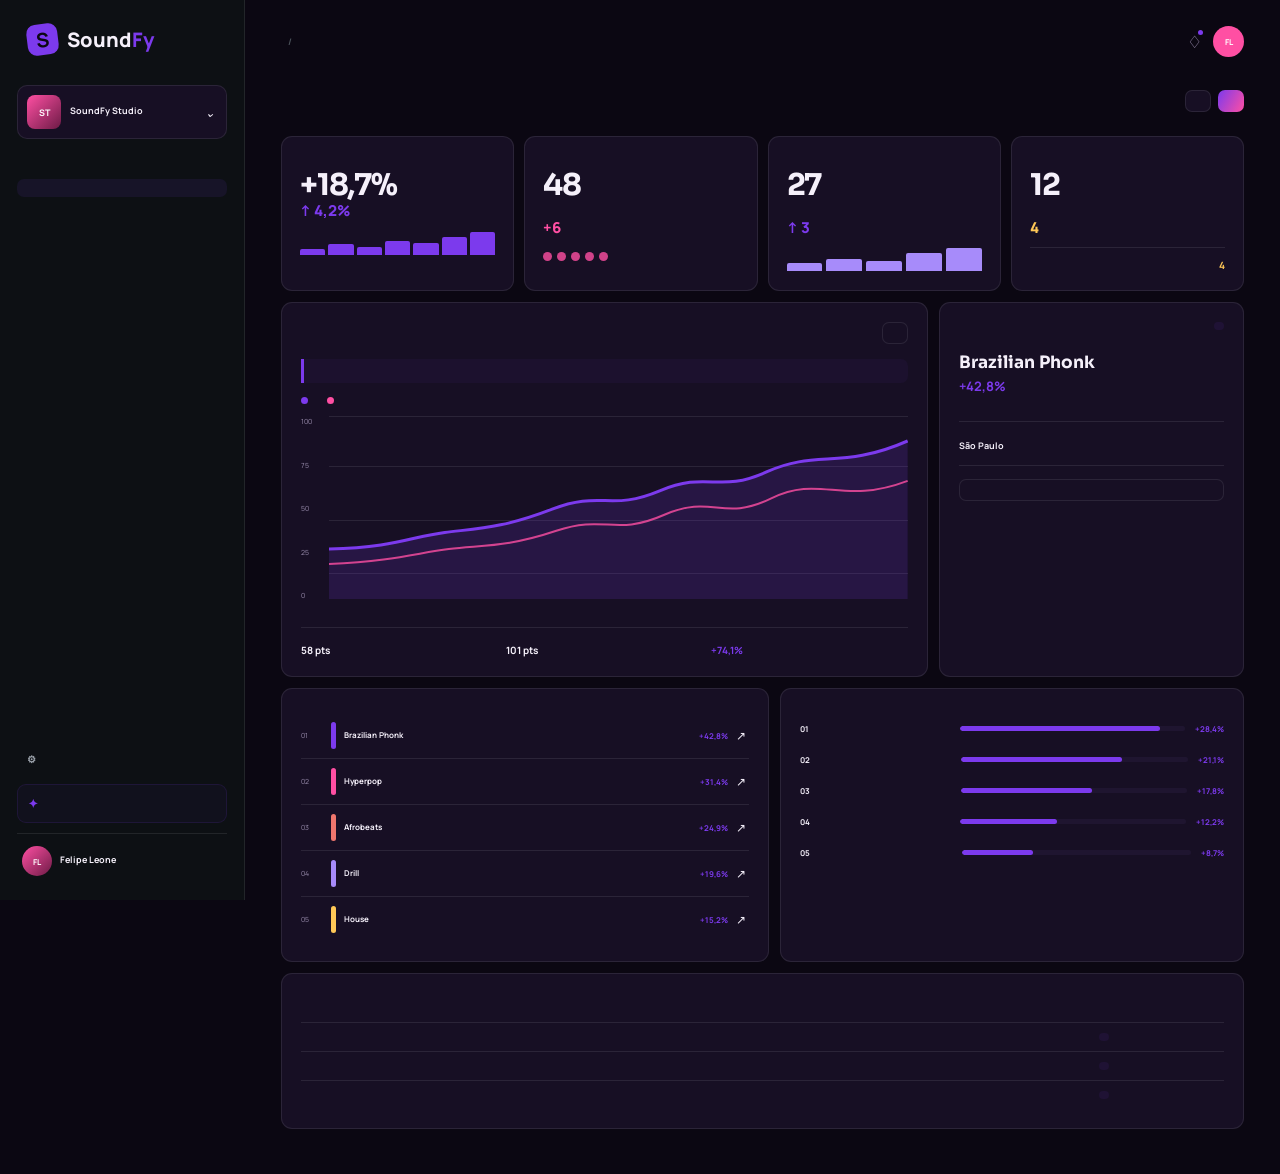
==== public/Pages/index.html @ bdd493a8 "Adicionei o mecanismo de tradução com a biblioteca do Init18next, já está funcionando no front" ====
<!DOCTYPE html>
<html lang="pt-BR">
<head>
    <meta charset="UTF-8">
    <meta name="viewport" content="width=device-width, initial-scale=1.0">
    <title data-i18n="index.title"></title>
    <link rel="stylesheet" href="../Style/style.css">
</head>

<body>
    <aside class="barra-lateral">
        <a class="logo" href="index.html">
            <b>S</b>
            <span>Sound<span>Fy</span></span>
        </a>

        <div class="espaco-trabalho">
            <b>ST</b>
            <div>
                <strong>SoundFy Studio</strong>
                <small data-i18n="workspace.professional"></small>
            </div>
            <i>⌄</i>
        </div>

        <nav>
            <label data-i18n="navigation.overview"></label>
            <a class="ativo" href="index.html">
                <span data-i18n="navigation.dashboard"></span>
            </a>
            <a href="#tendencias">
                <span data-i18n="navigation.trends"></span>
            </a>
            <a href="#generos">
                <span data-i18n="navigation.genres"></span>
            </a>
            <a href="#regioes">
                <span data-i18n="navigation.regions"></span>
            </a>

            <label data-i18n="navigation.producer"></label>
            <a href="agenda.html">
                <span data-i18n="navigation.schedule"></span>
            </a>

            <label data-i18n="navigation.analysis"></label>
            <a href="#relatorios">
                <span data-i18n="navigation.reports"></span>
            </a>
            <a href="#insights">
                <span data-i18n="navigation.insights"></span>
            </a>
        </nav>

        <div class="rodape-lateral">
            <a href="configuracoes.html">
                ⚙ <span data-i18n="navigation.settings"></span>
            </a>

            <div class="plano">
                <b>✦</b>
                <div>
                    <strong data-i18n="plan.pro"></strong>
                    <small data-i18n="plan.updated"></small>
                </div>
            </div>

            <div class="perfil">
                <b>FL</b>
                <div>
                    <strong>Felipe Leone</strong>
                    <small data-i18n="profile.producer"></small>
                </div>
            </div>
        </div>
    </aside>

    <main>
        <header>
            <button id="menu" class="menu-mobile">☰</button>

            <div class="trilha">
                <span data-i18n="workspace.name"></span>
                <b>/</b>
                <strong data-i18n="navigation.dashboard"></strong>
            </div>

            <div class="logo-mobile">
                Sound<span>Fy</span>
            </div>

            <div class="acoes">
                <button class="sino">♢<i></i></button>
                <b class="avatar-topo">FL</b>
            </div>
        </header>

        <section class="introducao">
            <div>
                <p data-i18n="index.date"></p>
                <h1 data-i18n="index.greeting"></h1>
                <span data-i18n="index.description"></span>
            </div>

            <div class="botoes-cabecalho">
                <button class="filtro" data-i18n="index.last30Days"></button>
                <a class="primario" href="agenda.html">
                    <span data-i18n="agenda.newAppointment"></span>
                </a>
            </div>
        </section>

        <section class="indicadores">
            <article>
                <div>
                    <b>
                        <span style="font-size: 20px;" data-i18n="index.growthIndex"></span>
                    </b>
                </div>
                <strong>+18,7%</strong>
                <small style="font-size: 15px;">
                    <em>↑ 4,2%</em>
                    <span data-i18n="index.vsPreviousPeriod"></span>
                </small>
                <div class="mini-grafico">
                    <i></i><i></i><i></i><i></i><i></i><i></i><i></i>
                </div>
            </article>

            <article>
                <div>
                    <b>
                        <span style="font-size: 20px;" data-i18n="index.monitoredGenres"></span>
                    </b>
                </div>
                <strong>48</strong>
                <br>
                <small style="font-size: 15px;">
                    <em class="texto-secundario">+6</em>
                    <span data-i18n="index.newThisMonth"></span>
                </small>
                <div class="pontos">
                    <i></i><i></i><i></i><i></i><i></i>
                </div>
            </article>

            <article>
                <div>
                    <b>
                        <span style="font-size: 20px;" data-i18n="index.analyzedRegions"></span>
                    </b>
                </div>
                <strong>27</strong>
                <br>
                <small style="font-size: 15px;">
                    <em>↑ 3</em>
                    <span data-i18n="index.newRegions"></span>
                </small>
                <div class="barras">
                    <i></i><i></i><i></i><i></i><i></i>
                </div>
            </article>

            <article>
                <div>
                    <b>
                        <span style="font-size: 20px;" data-i18n="index.detectedOpportunities"></span>
                    </b>
                </div>
                <strong>12</strong>
                <br>
                <small style="font-size: 15px;">
                    <em class="texto-alerta">4</em>
                    <span data-i18n="index.newLast48Hours"></span>
                </small>
                <div class="prioridade">
                    <span data-i18n="index.highPriority"></span>
                    <b>4</b>
                </div>
            </article>
        </section>

        <section class="grade" id="tendencias">
            <article class="painel painel-grafico">
                <div class="painel-cabecalho">
                    <div>
                        <p data-i18n="index.marketView"></p>
                        <h2 data-i18n="index.musicInterestTrend"></h2>
                    </div>
                    <button class="filtro" data-i18n="index.last5Weeks"></button>
                </div>

                <div class="explicacao-grafico">
                    <strong data-i18n="index.marketAccelerating"></strong>
                    <span data-i18n="index.marketExplanation"></span>
                </div>

                <div class="legenda">
                    <span>
                        <i class="ponto-primario"></i>
                        <span data-i18n="index.publicInterest"></span>
                    </span>
                    <span>
                        <i class="ponto-secundario"></i>
                        <span data-i18n="index.searches"></span>
                    </span>
                </div>

                <div class="grafico">
                    <div class="eixo">
                        <span>100</span>
                        <span>75</span>
                        <span>50</span>
                        <span>25</span>
                        <span>0</span>
                    </div>

                    <div class="grafico-area">
                        <div class="line l1"></div>
                        <div class="line l2"></div>
                        <div class="line l3"></div>
                        <div class="line l4"></div>

                        <svg viewBox="0 0 700 220" preserveAspectRatio="none" aria-label="Gráfico de tendência de interesse">
                            <path class="area" d="M0 160 C80 158 100 145 140 140 S210 135 270 112 S340 115 400 90 S470 94 530 67 S620 65 700 30 L700 220 L0 220Z"></path>
                            <path class="tendencia" d="M0 160 C80 158 100 145 140 140 S210 135 270 112 S340 115 400 90 S470 94 530 67 S620 65 700 30"></path>
                            <path class="tendencia linha-secundaria" d="M0 178 C80 174 105 165 145 160 S215 158 275 138 S345 145 405 119 S475 128 535 99 S620 108 700 78"></path>
                        </svg>

                        <div class="datas">
                            <span data-i18n="index.date30Jul"></span>
                            <span data-i18n="index.date06Aug"></span>
                            <span data-i18n="index.date13Aug"></span>
                            <span data-i18n="index.date20Aug"></span>
                            <span data-i18n="index.date27Aug"></span>
                        </div>
                    </div>
                </div>

                <div class="resumo-tendencia">
                    <div>
                        <span data-i18n="index.start"></span>
                        <strong>58 pts</strong>
                    </div>
                    <div>
                        <span data-i18n="index.now"></span>
                        <strong>101 pts</strong>
                    </div>
                    <div>
                        <span data-i18n="index.change"></span>
                        <strong class="texto-positivo">+74,1%</strong>
                    </div>
                </div>
            </article>

            <article class="painel insight" id="insights">
                <div class="painel-cabecalho">
                    <div>
                        <p style="font-size: 15px;" data-i18n="index.weeklyInsight"></p>
                        <h2>
                            <b data-i18n="index.newOpportunity"></b>
                        </h2>
                    </div>
                    <mark data-i18n="index.new"></mark>
                </div>

                <div class="corpo-insight">
                    <h3>Brazilian Phonk</h3>
                    <strong>
                        +42,8%
                        <small data-i18n="index.growth"></small>
                    </strong>
                    <p data-i18n="index.phonkDescription"></p>
                </div>

                <div class="meta">
                    <span>
                        <span data-i18n="index.highlightRegion"></span>
                        <strong>São Paulo</strong>
                    </span>
                    <span>
                        <span data-i18n="index.potential"></span>
                        <strong class="texto-positivo" data-i18n="index.high"></strong>
                    </span>
                </div>

                <button class="contorno" data-i18n="index.viewFullAnalysis"></button>
            </article>
        </section>

        <section class="grade inferior">
            <article class="painel" id="generos">
                <div class="painel-cabecalho">
                    <div>
                        <p data-i18n="index.ranking"></p>
                        <h2 data-i18n="index.trendingGenres"></h2>
                    </div>
                    <a href="#generos" data-i18n="index.viewAll"></a>
                </div>

                <div class="genero">
                    <span>01</span>
                    <i></i>
                    <div>
                        <strong>Brazilian Phonk</strong>
                        <small data-i18n="index.electronicSubgenre"></small>
                    </div>
                    <b>+42,8%</b>↗
                </div>

                <div class="genero">
                    <span>02</span>
                    <i></i>
                    <div>
                        <strong>Hyperpop</strong>
                        <small data-i18n="index.popSubgenre"></small>
                    </div>
                    <b>+31,4%</b>↗
                </div>

                <div class="genero">
                    <span>03</span>
                    <i></i>
                    <div>
                        <strong>Afrobeats</strong>
                        <small data-i18n="index.rnbGlobal"></small>
                    </div>
                    <b>+24,9%</b>↗
                </div>

                <div class="genero">
                    <span>04</span>
                    <i></i>
                    <div>
                        <strong>Drill</strong>
                        <small data-i18n="index.hipHopSubgenre"></small>
                    </div>
                    <b>+19,6%</b>↗
                </div>

                <div class="genero">
                    <span>05</span>
                    <i></i>
                    <div>
                        <strong>House</strong>
                        <small data-i18n="index.electronicDance"></small>
                    </div>
                    <b>+15,2%</b>↗
                </div>
            </article>

            <article class="painel" id="regioes">
                <div class="painel-cabecalho">
                    <div>
                        <p data-i18n="index.geography"></p>
                        <h2 data-i18n="index.regionsGrowth"></h2>
                    </div>
                </div>

                <div class="regiao">
                    <strong>01&nbsp; <span data-i18n="index.southeast"></span></strong>
                    <span><i style="width:89%"></i></span>
                    <b>+28,4%</b>
                </div>

                <div class="regiao">
                    <strong>02&nbsp; <span data-i18n="index.south"></span></strong>
                    <span><i style="width:71%"></i></span>
                    <b>+21,1%</b>
                </div>

                <div class="regiao">
                    <strong>03&nbsp; <span data-i18n="index.northeast"></span></strong>
                    <span><i style="width:58%"></i></span>
                    <b>+17,8%</b>
                </div>

                <div class="regiao">
                    <strong>04&nbsp; <span data-i18n="index.centralWest"></span></strong>
                    <span><i style="width:43%"></i></span>
                    <b>+12,2%</b>
                </div>

                <div class="regiao">
                    <strong>05&nbsp; <span data-i18n="index.north"></span></strong>
                    <span><i style="width:31%"></i></span>
                    <b>+8,7%</b>
                </div>
            </article>
        </section>

        <section class="painel relatorios" id="relatorios">
            <div class="painel-cabecalho">
                <div>
                    <p data-i18n="index.recentReports"></p>
                    <h2 data-i18n="index.workspaceQueries"></h2>
                </div>
                <a href="#relatorios" data-i18n="index.viewHistory"></a>
            </div>

            <div class="relatorio-cabecalho">
                <span data-i18n="index.report"></span>
                <span data-i18n="index.filter"></span>
                <span data-i18n="index.generatedAt"></span>
                <span data-i18n="index.status"></span>
            </div>

            <div class="relatorio">
                <strong data-i18n="index.electronicTrends"></strong>
                <span data-i18n="index.electronicBrazil"></span>
                <span data-i18n="index.today1432"></span>
                <em data-i18n="index.completed"></em>
            </div>

            <div class="relatorio">
                <strong data-i18n="index.festivalOpportunities"></strong>
                <span data-i18n="index.sp30Days"></span>
                <span data-i18n="index.yesterday1708"></span>
                <em data-i18n="index.completed"></em>
            </div>

            <div class="relatorio">
                <strong data-i18n="index.subgenreRadar"></strong>
                <span data-i18n="index.global90Days"></span>
                <span data-i18n="index.aug26"></span>
                <em data-i18n="index.completed"></em>
            </div>
        </section>
    </main>

   <script src="../JS/i18n.js"></script>
<script src="../JS/translate.js"></script>
<script src="../JS/script.js"></script>
</body>
</html>
---- public/Style/style.css ----
@import url('https://fonts.googleapis.com/css2?family=Manrope:wght@400;500;600;700;800&family=Sora:wght@500;600;700;800&display=swap');

:root {
    --fundo: #0b0712;
    --superficie: #170f24;
    --superficie-2: #1f1530;
    --texto: #f5f0fa;
    --cinza: #9c8fb0;
    --roxo: #7c3aed;
    --rosa: #ff4fa3;
    --roxo-claro: #a78bfa;
    --dourado: #ffc857;
    --borda: rgba(245,240,250,.09);
}

:root[data-theme="light"] {
    --fundo: #f5f2fa;
    --superficie: #ffffff;
    --superficie-2: #f1ecf9;
    --texto: #1f1530;
    --cinza: #6b6178;
    --roxo: #6d28d9;
    --rosa: #d6247e;
    --roxo-claro: #7c3aed;
    --dourado: #a8710a;
    --borda: rgba(31,21,48,.09);
}

* {
    box-sizing: border-box;
    margin: 0;
    padding: 0;
}

html {
    scroll-behavior: smooth;
}

body {
    background: var(--fundo);
    color: var(--texto);
    font: 12px Manrope, Arial, sans-serif;
    min-height: 100vh;
}

button,
input,
textarea,
select {
    font: inherit;
}

button,
.primario {
    border: 0;
    cursor: pointer;
}

a {
    text-decoration: none;
    color: inherit;
}

.barra-lateral {
    position: fixed;
    inset: 0 auto 0 0;
    width: 245px;
    padding: 24px 17px;
    background: #0d1014;
    border-right: 1px solid var(--borda);
    display: flex;
    flex-direction: column;
    z-index: 10;
}

.logo {
    display: flex;
    gap: 9px;
    align-items: center;
    margin: 0 10px 30px;
    font-size: 20px;
    font-weight: 800;
}

.logo > b {
    width: 31px;
    height: 31px;
    display: grid;
    place-items: center;
    background: var(--roxo);
    color: #0b0712;
    border-radius: 9px;
    transform: rotate(-7deg);
}

.logo > span > span,
.logo-mobile span {
    color: var(--roxo);
}

.logo small {
    display: block;
    color: var(--cinza);
    font-size: 6px;
    letter-spacing: .16em;
}

.espaco-trabalho {
    display: grid;
    grid-template-columns: 34px 1fr 12px;
    gap: 9px;
    align-items: center;
    padding: 9px;
    margin-bottom: 18px;
    border: 1px solid var(--borda);
    border-radius: 10px;
    background: var(--superficie);
}

.espaco-trabalho > b,
.perfil > b {
    display: grid;
    place-items: center;
    background: linear-gradient(135deg, var(--rosa), #6d1b46);
    color: white;
    border-radius: 8px;
}

.espaco-trabalho > b {
    width: 34px;
    height: 34px;
    font-size: 9px;
}

.espaco-trabalho strong,
.espaco-trabalho small,
.perfil strong,
.perfil small {
    display: block;
}

.espaco-trabalho strong,
.perfil strong {
    font-size: 9px;
}

.espaco-trabalho small,
.perfil small {
    margin-top: 3px;
    color: var(--cinza);
    font-size: 7px;
}

nav {
    display: grid;
    gap: 3px;
}

nav label {
    margin: 14px 10px 5px;
    color: #646b74;
    font-size: 7px;
    font-weight: 800;
    letter-spacing: .15em;
}

nav a {
    display: flex;
    align-items: center;
    gap: 11px;
    padding: 9px 10px;
    border-radius: 7px;
    color: #9aa1aa;
    font-weight: 600;
    font-size: 10px;
}

nav a:hover {
    background: var(--superficie-2);
    color: var(--texto);
}

nav a.ativo {
    background: rgba(124,58,237,.09);
    color: var(--roxo);
}

nav a:first-letter {
    font-size: 14px;
}

.rodape-lateral {
    margin-top: auto;
}

.rodape-lateral > a {
    display: flex;
    gap: 11px;
    padding: 9px 10px;
    margin-bottom: 9px;
    color: #9aa1aa;
    border-radius: 7px;
    font-size: 10px;
    font-weight: 600;
}

.rodape-lateral > a:hover,
.rodape-lateral > a.ativo {
    background: rgba(124,58,237,.09);
    color: var(--roxo);
}

.plano {
    display: flex;
    gap: 9px;
    align-items: center;
    padding: 10px;
    margin-bottom: 10px;
    background: rgba(124,58,237,.04);
    border: 1px solid rgba(124,58,237,.13);
    border-radius: 9px;
}

.plano > b {
    color: var(--roxo);
}

.plano strong,
.plano small {
    display: block;
}

.plano strong {
    font-size: 9px;
}

.plano small {
    color: var(--cinza);
    font-size: 7px;
    margin-top: 2px;
}

.perfil {
    display: flex;
    align-items: center;
    gap: 8px;
    border-top: 1px solid var(--borda);
    padding: 12px 5px 0;
}

.perfil > b {
    width: 30px;
    height: 30px;
    border-radius: 50%;
    font-size: 8px;
}

main {
    width: calc(100% - 245px);
    margin-left: 245px;
    padding: 20px 36px 45px;
}

header {
    height: 42px;
    display: flex;
    align-items: center;
    justify-content: space-between;
    margin-bottom: 28px;
}

.trilha {
    color: var(--cinza);
    font-size: 9px;
}

.trilha b {
    margin: 0 7px;
    color: #4c535b;
}

.trilha strong {
    color: var(--texto);
}

.acoes {
    display: flex;
    align-items: center;
    gap: 11px;
}


.sino {
    position: relative;
    background: none;
    color: var(--cinza);
    font-size: 17px;
}

.sino i {
    position: absolute;
    width: 5px;
    height: 5px;
    right: -1px;
    top: 0;
    background: var(--roxo);
    border-radius: 50%;
}

.avatar-topo {
    width: 31px;
    height: 31px;
    display: grid;
    place-items: center;
    border-radius: 50%;
    background: var(--rosa);
    color: white;
    font-size: 8px;
}

.menu-mobile,
.logo-mobile {
    display: none;
}

.introducao {
    display: flex;
    justify-content: space-between;
    align-items: end;
    gap: 20px;
    margin-bottom: 24px;
}

.introducao p,
.painel-cabecalho p,
.info-agenda p {
    color: var(--cinza);
    font-size: 7px;
    font-weight: 800;
    letter-spacing: .16em;
}

.introducao h1 {
    font-family: "Sora", sans-serif;
    font-size: 30px;
    letter-spacing: -.045em;
    margin: 6px 0;
}

.introducao span {
    color: var(--cinza);
    font-size: 10px;
}

.botoes-cabecalho {
    display: flex;
    gap: 7px;
}

.filtro,
.contorno {
    padding: 10px 12px;
    background: var(--superficie);
    color: var(--texto);
    border: 1px solid var(--borda);
    border-radius: 7px;
    font-size: 9px;
    font-weight: 700;
}

.primario {
    display: inline-flex;
    align-items: center;
    justify-content: center;
    padding: 10px 13px;
    background: linear-gradient(120deg, var(--roxo), var(--rosa));
    color: #fff;
    border-radius: 7px;
    font-size: 9px;
    font-weight: 800;
}

.indicadores {
    display: grid;
    grid-template-columns: repeat(4, 1fr);
    gap: 10px;
    margin-bottom: 11px;
}

.indicadores article {
    padding: 18px;
    background: var(--superficie);
    border: 1px solid var(--borda);
    border-radius: 11px;
}

.indicadores article > div:first-child {
    display: flex;
    justify-content: space-between;
    align-items: center;
    color: var(--cinza);
    font-size: 9px;
}

.icone {
    width: 28px;
    height: 28px;
    display: grid;
    place-items: center;
    border-radius: 7px;
}

.roxo {
    color: var(--roxo);
    background: rgba(124,58,237,.09);
}

.rosa {
    color: var(--rosa);
    background: rgba(255,79,163,.1);
}

.terciario {
    color: var(--roxo-claro);
    background: rgba(167,139,250,.1);
}

.dourado {
    color: var(--dourado);
    background: rgba(255,200,87,.1);
}

.indicadores article > strong {
    font-family: "Sora", sans-serif;
    display: block;
    font-size: 30px;
    line-height: 1;
    margin-top: 15px;
    letter-spacing: -.04em;
}

.indicadores small {
    color: var(--cinza);
    font-size: 8px;
}

.indicadores em {
    font-style: normal;
    color: var(--roxo);
    font-weight: 800;
}

.texto-secundario {
    color: var(--rosa) !important;
}

.texto-alerta {
    color: var(--dourado) !important;
}

.mini-grafico {
    height: 24px;
    display: flex;
    align-items: end;
    gap: 3px;
    margin-top: 10px;
}

.mini-grafico i {
    flex: 1;
    background: var(--roxo);
    border-radius: 2px 2px 0 0;
}

.mini-grafico i:nth-child(1) { height: 25%; }
.mini-grafico i:nth-child(2) { height: 45%; }
.mini-grafico i:nth-child(3) { height: 35%; }
.mini-grafico i:nth-child(4) { height: 60%; }
.mini-grafico i:nth-child(5) { height: 50%; }
.mini-grafico i:nth-child(6) { height: 76%; }
.mini-grafico i:nth-child(7) { height: 94%; }

.pontos {
    display: flex;
    gap: 5px;
    margin-top: 14px;
}

.pontos i {
    width: 9px;
    height: 9px;
    border-radius: 50%;
    background: var(--rosa);
    opacity: .8;
}

.barras {
    display: flex;
    align-items: end;
    height: 24px;
    gap: 4px;
    margin-top: 9px;
}

.barras i {
    flex: 1;
    background: var(--roxo-claro);
    border-radius: 2px 2px 0 0;
}

.barras i:nth-child(1) { height: 35%; }
.barras i:nth-child(2) { height: 52%; }
.barras i:nth-child(3) { height: 43%; }
.barras i:nth-child(4) { height: 75%; }
.barras i:nth-child(5) { height: 95%; }

.prioridade {
    display: flex;
    justify-content: space-between;
    padding-top: 10px;
    margin-top: 9px;
    border-top: 1px solid var(--borda);
    font-size: 8px;
    color: var(--cinza);
}

.prioridade b {
    color: var(--dourado);
    font-size: 10px;
}

.grade {
    display: grid;
    grid-template-columns: 1.8fr .85fr;
    gap: 11px;
    margin-bottom: 11px;
}

.painel {
    background: var(--superficie);
    border: 1px solid var(--borda);
    border-radius: 11px;
    padding: 19px;
}

.painel-cabecalho {
    display: flex;
    justify-content: space-between;
    align-items: start;
    gap: 10px;
}

.painel-cabecalho h2 {
    font-family: "Sora", sans-serif;
    font-size: 14px;
    margin-top: 5px;
    letter-spacing: -.025em;
}

.painel-cabecalho a {
    color: var(--cinza);
    font-size: 8px;
    font-weight: 700;
}

.explicacao-grafico {
    display: flex;
    flex-direction: column;
    gap: 4px;
    margin-top: 15px;
    padding: 10px 12px;
    border-left: 3px solid var(--roxo);
    background: rgba(124,58,237,.05);
    border-radius: 0 7px 7px 0;
}

.explicacao-grafico strong {
    font-size: 10px;
}

.explicacao-grafico span {
    color: var(--cinza);
    font-size: 8px;
}

.legenda {
    display: flex;
    gap: 14px;
    margin-top: 14px;
    color: var(--cinza);
    font-size: 8px;
}

.legenda span {
    display: flex;
    align-items: center;
    gap: 5px;
}

.ponto-primario,
.ponto-secundario {
    width: 7px;
    height: 7px;
    border-radius: 50%;
}

.ponto-primario {
    background: var(--roxo);
}

.ponto-secundario {
    background: var(--rosa);
}

.grafico {
    height: 215px;
    display: grid;
    grid-template-columns: 28px 1fr;
    margin-top: 8px;
}

.eixo {
    display: flex;
    flex-direction: column;
    justify-content: space-between;
    padding: 5px 0 27px;
    color: var(--cinza);
    font-size: 7px;
}

.grafico-area {
    position: relative;
}

.line {
    position: absolute;
    left: 0;
    right: 0;
    border-top: 1px solid var(--borda);
}

.l1 { top: 4px; }
.l2 { top: 25%; }
.l3 { top: 50%; }
.l4 { top: 75%; }

.grafico-area svg {
    position: absolute;
    inset: 4px 0 28px;
    width: 100%;
    height: calc(100% - 32px);
}

.area {
    fill: rgba(124,58,237,.16);
}

.tendencia {
    fill: none;
    stroke: var(--roxo);
    stroke-width: 3;
    vector-effect: non-scaling-stroke;
}

.linha-secundaria {
    stroke: var(--rosa);
    stroke-width: 2;
    opacity: .8;
}

.datas {
    position: absolute;
    bottom: 0;
    left: 0;
    right: 0;
    display: flex;
    justify-content: space-between;
    color: var(--cinza);
    font-size: 7px;
}

.resumo-tendencia {
    display: grid;
    grid-template-columns: repeat(3, 1fr);
    gap: 8px;
    padding-top: 12px;
    border-top: 1px solid var(--borda);
}

.resumo-tendencia div {
    display: flex;
    flex-direction: column;
    gap: 3px;
}

.resumo-tendencia span {
    color: var(--cinza);
    font-size: 7px;
}

.resumo-tendencia strong {
    font-size: 10px;
}

.insight mark {
    padding: 4px 5px;
    border-radius: 4px;
    background: rgba(124,58,237,.09);
    color: var(--roxo);
    font-size: 6px;
    font-weight: 800;
}

.corpo-insight {
    padding: 22px 0 15px;
}

.corpo-insight > b {
    display: grid;
    place-items: center;
    width: 36px;
    height: 36px;
    margin-bottom: 11px;
    border-radius: 9px;
    background: rgba(124,58,237,.09);
    color: var(--roxo);
    font-size: 18px;
}

.corpo-insight h3 {
    font-family: "Sora", sans-serif;
    font-size: 17px;
}

.corpo-insight > strong {
    display: block;
    margin-top: 4px;
    color: var(--roxo);
    font-size: 13px;
}

.corpo-insight small {
    color: var(--cinza);
    font-size: 7px;
    font-weight: 400;
}

.corpo-insight p {
    margin-top: 11px;
    color: var(--cinza);
    font-size: 8px;
    line-height: 1.55;
}

.meta {
    display: grid;
    grid-template-columns: 1fr 1fr;
    padding: 13px 0;
    border-top: 1px solid var(--borda);
    border-bottom: 1px solid var(--borda);
}

.meta span {
    color: var(--cinza);
    font-size: 7px;
}

.meta strong {
    display: block;
    margin-top: 4px;
    color: var(--texto);
    font-size: 9px;
}

.texto-positivo {
    color: var(--roxo) !important;
}

.insight .contorno {
    width: 100%;
    margin-top: 13px;
}

.inferior {
    grid-template-columns: 1.05fr 1fr;
}

.genero {
    display: grid;
    grid-template-columns: 22px 5px 1fr auto 13px;
    gap: 8px;
    align-items: center;
    padding: 9px 0;
    border-bottom: 1px solid var(--borda);
}

.genero:last-child {
    border-bottom: 0;
}

.genero > span {
    color: var(--cinza);
    font-size: 7px;
}

.genero > i {
    width: 5px;
    height: 27px;
    border-radius: 3px;
    background: var(--roxo);
}

.genero:nth-child(3) > i { background: var(--rosa); }
.genero:nth-child(4) > i { background: #ef766d; }
.genero:nth-child(5) > i { background: var(--roxo-claro); }
.genero:nth-child(6) > i { background: var(--dourado); }

.genero strong,
.genero small {
    display: block;
}

.genero strong {
    font-size: 8px;
}

.genero small {
    margin-top: 3px;
    color: var(--cinza);
    font-size: 7px;
}

.genero > b {
    color: var(--roxo);
    font-size: 8px;
}

.regiao {
    display: grid;
    grid-template-columns: 1fr 1.5fr auto;
    align-items: center;
    gap: 10px;
    padding: 10px 0;
}

.regiao strong {
    font-size: 8px;
}

.regiao > span {
    height: 5px;
    border-radius: 4px;
    background: var(--superficie-2);
    overflow: hidden;
}

.regiao > span i {
    display: block;
    height: 100%;
    background: var(--roxo);
    border-radius: inherit;
}

.regiao > b {
    color: var(--roxo);
    font-size: 8px;
}

.relatorios {
    margin-top: 0;
}

.relatorio-cabecalho,
.relatorio {
    display: grid;
    grid-template-columns: 1.5fr 1fr 1fr .55fr;
    gap: 15px;
    align-items: center;
}

.relatorio-cabecalho {
    margin-top: 16px;
    padding: 0 8px 8px;
    color: var(--cinza);
    font-size: 7px;
    text-transform: uppercase;
}

.relatorio {
    padding: 10px 8px;
    border-top: 1px solid var(--borda);
    font-size: 7px;
}

.relatorio strong {
    font-size: 8px;
}

.relatorio span {
    color: var(--cinza);
}

.relatorio em {
    font-style: normal;
    color: var(--roxo);
    background: rgba(124,58,237,.08);
    padding: 4px 5px;
    border-radius: 4px;
    font-size: 6px;
    width: max-content;
    font-weight: 800;
}

.layout-configuracoes {
    display: grid;
    grid-template-columns: 180px minmax(0, 760px);
    gap: 12px;
    align-items: start;
}

.nav-configuracoes {
    position: sticky;
    top: 20px;
    display: grid;
    gap: 3px;
    padding: 7px;
    background: var(--superficie);
    border: 1px solid var(--borda);
    border-radius: 10px;
}

.nav-configuracoes a {
    font-size: 9px;
    padding: 10px;
    border-radius: 7px;
}

.nav-configuracoes a.ativo {
    background: rgba(124,58,237,.09);
    color: var(--roxo);
}

.conteudo-configuracoes {
    display: grid;
    gap: 11px;
}

.cartao-configuracoes {
    padding: 20px;
}

.cartao-configuracoes .painel-cabecalho span {
    display: block;
    margin-top: 7px;
    color: var(--cinza);
    font-size: 8px;
}

.formulario {
    display: grid;
    grid-template-columns: 1fr 1fr;
    gap: 12px;
    margin-top: 19px;
}

.formulario label,
.modal-cartao label {
    display: grid;
    gap: 6px;
    color: var(--cinza);
    font-size: 8px;
    font-weight: 700;
}

.formulario .completo {
    grid-column: 1 / -1;
}

.formulario input,
.formulario textarea,
.modal-cartao input,
.modal-cartao textarea,
.modal-cartao select {
    width: 100%;
    border: 1px solid var(--borda);
    outline: 0;
    background: var(--superficie-2);
    color: var(--texto);
    border-radius: 7px;
    padding: 10px;
    font-size: 9px;
}

.formulario textarea {
    min-height: 80px;
    resize: vertical;
}

.salvar {
    display: flex;
    justify-content: flex-end;
    gap: 7px;
    margin-top: 18px;
}

.opcoes-tema {
    display: grid;
    grid-template-columns: 1fr 1fr;
    gap: 10px;
    margin-top: 18px;
}

.escolha-tema {
    display: grid;
    grid-template-columns: 65px 1fr;
    grid-template-rows: auto auto;
    gap: 3px 9px;
    text-align: left;
    padding: 9px;
    border: 1px solid var(--borda);
    border-radius: 8px;
    background: var(--superficie-2);
    color: var(--texto);
}

.escolha-tema.selecionado {
    border-color: rgba(124,58,237,.55);
}

.previa {
    grid-row: 1 / 3;
    width: 65px;
    height: 48px;
    border-radius: 5px;
    border: 1px solid var(--borda);
}

.previa-escura {
    background: linear-gradient(135deg, #0b0712 55%, #7c3aed);
}

.previa-clara {
    background: linear-gradient(135deg, #f5f2fa 55%, #6d28d9);
}

.escolha-tema strong {
    font-size: 8px;
    align-self: end;
}

.escolha-tema small {
    font-size: 7px;
    color: var(--cinza);
}

.configuracao {
    display: flex;
    justify-content: space-between;
    align-items: center;
    padding: 13px 0;
    border-bottom: 1px solid var(--borda);
}

.configuracao:last-child {
    border: 0;
    padding-bottom: 0;
}

.configuracao strong,
.configuracao small {
    display: block;
}

.configuracao strong {
    font-size: 8px;
}

.configuracao small {
    margin-top: 3px;
    color: var(--cinza);
    font-size: 7px;
}

.configuracao > em {
    font-style: normal;
    color: var(--roxo);
    background: rgba(124,58,237,.09);
    padding: 4px 6px;
    border-radius: 4px;
    font-size: 6px;
    font-weight: 800;
}

.alternador {
    position: relative;
    width: 34px;
    height: 19px;
}

.alternador input {
    opacity: 0;
    width: 0;
    height: 0;
}

.alternador i {
    position: absolute;
    inset: 0;
    background: var(--superficie-2);
    border-radius: 20px;
}

.alternador i::after {
    content: "";
    position: absolute;
    width: 13px;
    height: 13px;
    left: 3px;
    top: 3px;
    background: #89909a;
    border-radius: 50%;
    transition: .2s;
}

.alternador input:checked + i {
    background: rgba(124,58,237,.22);
}

.alternador input:checked + i::after {
    left: 18px;
    background: var(--roxo);
}

/* Agenda */

.layout-agenda {
    display: grid;
    grid-template-columns: 1.5fr .9fr;
    gap: 11px;
    margin-bottom: 11px;
}

.calendario-nav {
    display: flex;
    gap: 5px;
}

.calendario-nav .contorno {
    width: 31px;
    height: 31px;
    padding: 0;
}

.calendario-semana,
.calendario {
    display: grid;
    grid-template-columns: repeat(7, 1fr);
}

.calendario-semana {
    gap: 4px;
    margin-top: 20px;
}

.calendario-semana span {
    text-align: center;
    color: var(--cinza);
    font-size: 7px;
    font-weight: 800;
}

.calendario {
    gap: 4px;
    margin-top: 7px;
}

.calendario-dia {
    position: relative;
    min-height: 54px;
    padding: 8px;
    border: 1px solid var(--borda);
    border-radius: 7px;
    background: var(--superficie-2);
    color: var(--cinza);
}

.calendario-dia.mes-atual {
    color: var(--texto);
}

.calendario-dia.hoje {
    border-color: rgba(124,58,237,.7);
}

.calendario-dia.selecionado {
    background: rgba(124,58,237,.1);
}

.calendario-numero {
    font-size: 8px;
    font-weight: 700;
}

.calendario-ponto-evento {
    position: absolute;
    width: 5px;
    height: 5px;
    right: 7px;
    bottom: 7px;
    border-radius: 50%;
    background: var(--roxo);
}

.selo-contagem {
    display: grid;
    place-items: center;
    min-width: 24px;
    height: 24px;
    padding: 0 7px;
    border-radius: 12px;
    background: rgba(124,58,237,.09);
    color: var(--roxo);
    font-size: 8px;
    font-weight: 800;
}

.lista-compromissos {
    display: grid;
    gap: 7px;
    margin-top: 17px;
    max-height: 410px;
    overflow-y: auto;
    padding-right: 3px;
}

.compromisso {
    padding: 12px;
    border: 1px solid var(--borda);
    border-radius: 8px;
    background: var(--superficie-2);
}

.compromisso.cancelado {
    opacity: .6;
}

.compromisso.concluido {
    border-color: rgba(124,58,237,.28);
}

.compromisso-topo {
    display: flex;
    justify-content: space-between;
    gap: 8px;
}

.compromisso-titulo {
    font-size: 9px;
    font-weight: 800;
}

.compromisso-status {
    padding: 3px 5px;
    border-radius: 4px;
    font-size: 6px;
    font-weight: 800;
    background: rgba(124,58,237,.09);
    color: var(--roxo);
}

.compromisso-status.cancelado {
    background: rgba(255,200,87,.1);
    color: var(--dourado);
}

.compromisso-status.concluido {
    background: rgba(167,139,250,.1);
    color: var(--roxo-claro);
}

.compromisso-meta {
    display: flex;
    flex-wrap: wrap;
    gap: 7px;
    margin-top: 7px;
    color: var(--cinza);
    font-size: 7px;
}

.compromisso-nota {
    margin-top: 8px;
    color: var(--cinza);
    font-size: 7px;
    line-height: 1.4;
}

.compromisso-acoes {
    display: flex;
    gap: 5px;
    margin-top: 10px;
}

.acao-pequena {
    padding: 6px 8px;
    border: 1px solid var(--borda);
    border-radius: 6px;
    background: var(--superficie);
    color: var(--texto);
    font-size: 7px;
    font-weight: 700;
}

.acao-pequena.concluir {
    color: var(--roxo);
}

.acao-pequena.cancelar {
    color: var(--dourado);
}

.estado-vazio {
    padding: 30px 10px;
    text-align: center;
    color: var(--cinza);
    font-size: 8px;
}

.info-agenda {
    display: flex;
    justify-content: space-between;
    align-items: center;
    gap: 20px;
}

.info-agenda h2 {
    font-family: "Sora", sans-serif;
    margin-top: 5px;
    font-size: 14px;
}

.info-agenda > div:first-child span {
    display: block;
    margin-top: 7px;
    color: var(--cinza);
    font-size: 8px;
}

.estatisticas-agenda {
    display: flex;
    gap: 28px;
}

.estatisticas-agenda div {
    display: flex;
    flex-direction: column;
    gap: 3px;
}

.estatisticas-agenda strong {
    font-family: "Sora", sans-serif;
    font-size: 18px;
}

.estatisticas-agenda span {
    color: var(--cinza);
    font-size: 7px;
}

.modal {
    position: fixed;
    inset: 0;
    display: none;
    place-items: center;
    padding: 20px;
    background: rgba(0,0,0,.65);
    z-index: 30;
}

.modal.aberto {
    display: grid;
}

.modal-cartao {
    width: min(500px, 100%);
    max-height: 90vh;
    overflow-y: auto;
    padding: 20px;
    background: var(--superficie);
    border: 1px solid var(--borda);
    border-radius: 12px;
    box-shadow: 0 20px 60px rgba(0,0,0,.3);
}

.modal-cabecalho {
    display: flex;
    justify-content: space-between;
    align-items: start;
    margin-bottom: 20px;
}

.modal-cabecalho p {
    color: var(--cinza);
    font-size: 7px;
    font-weight: 800;
    letter-spacing: .16em;
}

.modal-cabecalho h2 {
    font-family: "Sora", sans-serif;
    margin-top: 5px;
    font-size: 15px;
}

.modal-fechar {
    width: 28px;
    height: 28px;
    border-radius: 50%;
    background: var(--superficie-2);
    color: var(--texto);
    font-size: 18px;
}

.modal-cartao form {
    display: grid;
    gap: 12px;
}

.linha-formulario {
    display: grid;
    grid-template-columns: 1fr 1fr;
    gap: 12px;
}

.modal-cartao textarea {
    min-height: 75px;
    resize: vertical;
}

.modal-acoes {
    display: flex;
    justify-content: flex-end;
    gap: 7px;
    margin-top: 5px;
}

/* Responsividade */

@media (max-width: 1100px) {
    .barra-lateral {
        width: 215px;
    }

    main {
        width: calc(100% - 215px);
        margin-left: 215px;
        padding-inline: 25px;
    }

    .indicadores {
        grid-template-columns: 1fr 1fr;
    }

    .grade,
    .layout-agenda {
        grid-template-columns: 1fr;
    }

    .layout-configuracoes {
        grid-template-columns: 180px minmax(0, 1fr);
    }
}

@media (max-width: 720px) {
    .barra-lateral {
        transform: translateX(-100%);
        transition: transform .2s ease;
    }

    .barra-lateral.mobile-aberto {
        transform: translateX(0);
    }

    main {
        width: 100%;
        margin: 0;
        padding: 14px 14px 35px;
    }

    .menu-mobile {
        display: block;
        background: none;
        color: var(--texto);
        font-size: 19px;
    }

    .logo-mobile {
        display: block;
        margin-right: auto;
        font-weight: 800;
        font-size: 14px;
    }

    .trilha,
    .sino,
    .avatar-topo {
        display: none;
    }

    header {
        margin-bottom: 21px;
    }

    .introducao {
        flex-direction: column;
        align-items: start;
    }

    .botoes-cabecalho {
        width: 100%;
    }

    .botoes-cabecalho > * {
        flex: 1;
    }

    .indicadores {
        grid-template-columns: 1fr 1fr;
    }

    .inferior {
        grid-template-columns: 1fr;
    }

    .layout-configuracoes {
        grid-template-columns: 1fr;
    }

    .nav-configuracoes {
        position: static;
        display: flex;
        overflow-x: auto;
    }

    .nav-configuracoes a {
        white-space: nowrap;
    }

    .relatorios {
        overflow: hidden;
    }

    .relatorio-cabecalho {
        display: none;
    }

    .relatorio {
        grid-template-columns: 1fr auto;
    }

    .relatorio span {
        display: none;
    }

    .relatorio em {
        justify-self: end;
    }

    .info-agenda {
        flex-direction: column;
        align-items: flex-start;
    }

    .estatisticas-agenda {
        width: 100%;
        justify-content: space-between;
    }

    .calendario-dia {
        min-height: 46px;
        padding: 6px;
    }
}

@media (max-width: 450px) {
    .indicadores {
        grid-template-columns: 1fr;
    }

    .introducao h1 {
        font-size: 27px;
    }

    .painel {
        padding: 15px;
    }

    .formulario,
    .opcoes-tema,
    .linha-formulario {
        grid-template-columns: 1fr;
    }

    .formulario .completo {
        grid-column: auto;
    }

    .salvar,
    .modal-acoes {
        flex-direction: column-reverse;
    }

    .salvar > *,
    .modal-acoes > * {
        width: 100%;
    }

    .grafico {
        height: 185px;
    }

    .resumo-tendencia {
        gap: 5px;
    }

    .regiao {
        grid-template-columns: 1fr auto;
    }

    .regiao > span {
        grid-column: 1;
    }

    .regiao > b {
        grid-column: 2;
        grid-row: 2;
    }

    .genero {
        grid-template-columns: 20px 5px 1fr auto;
    }

    .genero > span:last-child {
        display: none;
    }

    .calendario-semana span {
        font-size: 6px;
    }

    .calendario {
        gap: 2px;
    }

    .calendario-dia {
        min-height: 40px;
        padding: 5px;
    }

    .calendario-ponto-evento {
        width: 4px;
        height: 4px;
        right: 5px;
        bottom: 5px;
    }
}
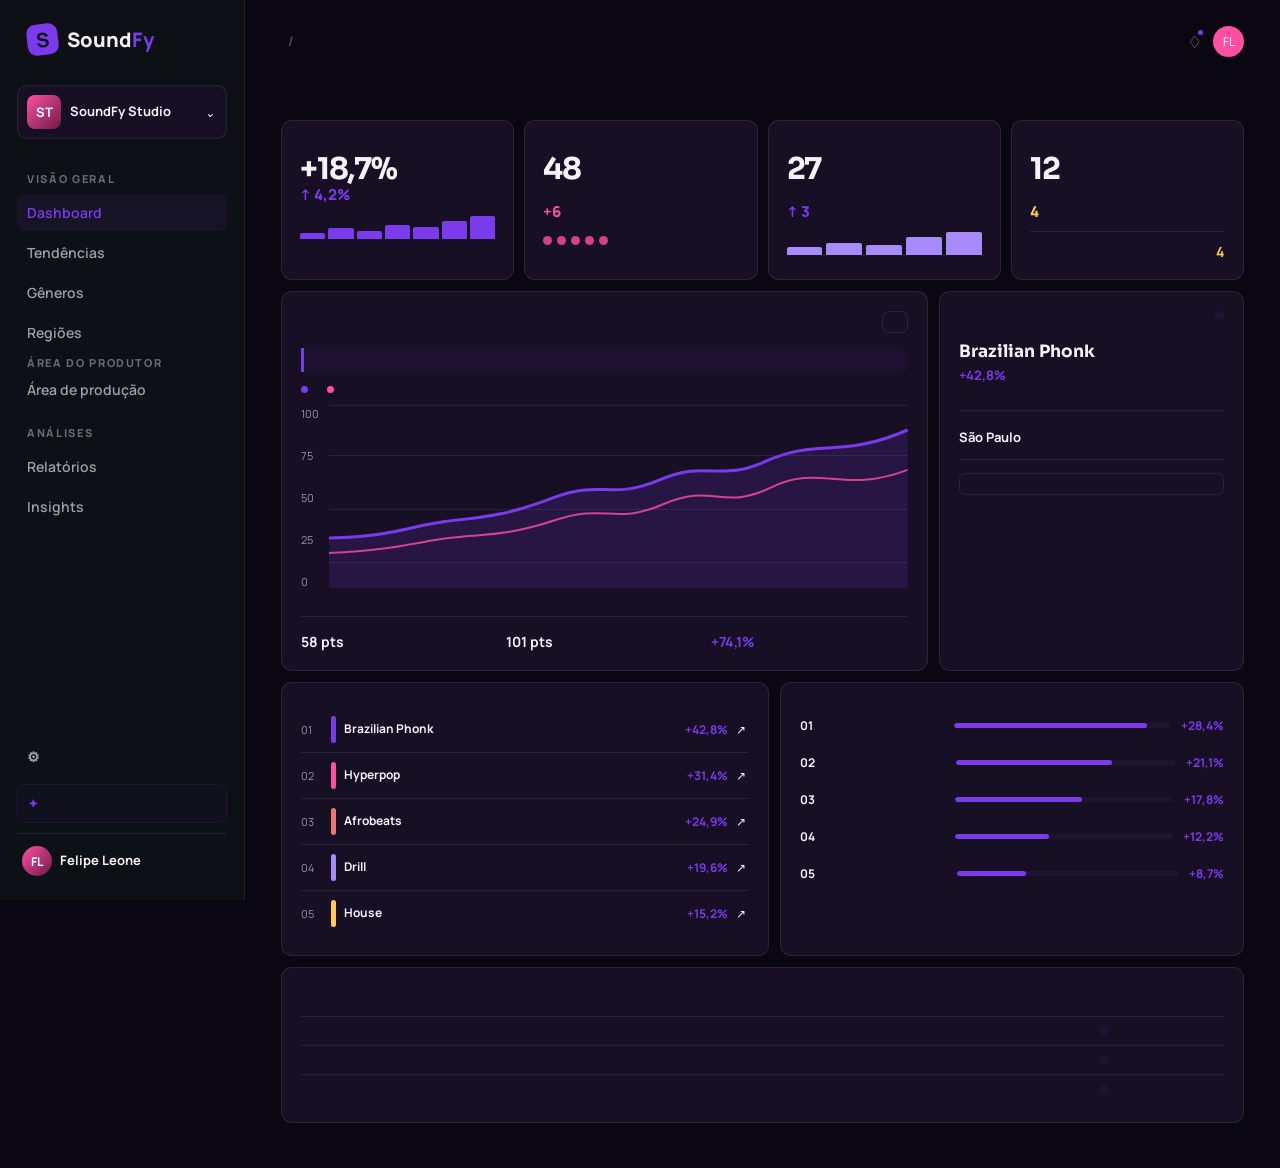
==== commit e09c11f9: "removi o agenda.html, que o grupo entrou em concenso que não queria mais e implementei novas funcion" ====
--- a/public/Pages/index.html
+++ b/public/Pages/index.html
@@ -23,34 +23,51 @@
             <i>⌄</i>
         </div>
 
-        <nav>
-            <label data-i18n="navigation.overview"></label>
-            <a class="ativo" href="index.html">
-                <span data-i18n="navigation.dashboard"></span>
-            </a>
-            <a href="#tendencias">
-                <span data-i18n="navigation.trends"></span>
-            </a>
-            <a href="#generos">
-                <span data-i18n="navigation.genres"></span>
-            </a>
-            <a href="#regioes">
-                <span data-i18n="navigation.regions"></span>
-            </a>
-
-            <label data-i18n="navigation.producer"></label>
-            <a href="agenda.html">
-                <span data-i18n="navigation.schedule"></span>
-            </a>
-
-            <label data-i18n="navigation.analysis"></label>
-            <a href="#relatorios">
-                <span data-i18n="navigation.reports"></span>
-            </a>
-            <a href="#insights">
-                <span data-i18n="navigation.insights"></span>
-            </a>
-        </nav>
+      <nav>
+    <label data-i18n="navigation.overview">VISÃO GERAL</label>
+
+    <a class="ativo" href="index.html">
+        <span data-i18n="navigation.dashboard">Dashboard</span>
+    </a>
+
+    <a href="#tendencias">
+        <span data-i18n="navigation.trends">Tendências</span>
+    </a>
+
+    <a href="#generos">
+        <span data-i18n="navigation.genres">Gêneros</span>
+    </a>
+
+    <a href="regioes.html">
+        <span data-i18n="navigation.regions">Regiões</span>
+    </a>
+
+    <div data-role-section="artist">
+        <label data-i18n="navigation.artistArea">ÁREA DO ARTISTA</label>
+
+        <a href="artista.html">
+            <span data-i18n="navigation.artistProfile">Meu perfil de artista</span>
+        </a>
+    </div>
+
+    <div data-role-section="producer">
+        <label data-i18n="navigation.producerArea">ÁREA DO PRODUTOR</label>
+
+        <a href="produtor.html">
+            <span data-i18n="navigation.production">Área de produção</span>
+        </a>
+    </div>
+
+    <label data-i18n="navigation.analysis">ANÁLISES</label>
+
+    <a href="#relatorios">
+        <span data-i18n="navigation.reports">Relatórios</span>
+    </a>
+
+    <a href="#insights">
+        <span data-i18n="navigation.insights">Insights</span>
+    </a>
+</nav>
 
         <div class="rodape-lateral">
             <a href="configuracoes.html">
@@ -89,10 +106,36 @@
                 Sound<span>Fy</span>
             </div>
 
-            <div class="acoes">
-                <button class="sino">♢<i></i></button>
-                <b class="avatar-topo">FL</b>
-            </div>
+       <div class="acoes">
+    <button class="sino">♢<i></i></button>
+
+    <div class="menu-perfil-container">
+        <button
+            class="avatar-topo"
+            id="perfil-menu-botao"
+            aria-label="Abrir menu do perfil"
+            aria-expanded="false"
+            aria-controls="perfil-menu"
+        >
+            FL
+        </button>
+
+        <div class="menu-perfil" id="perfil-menu" hidden>
+            <div class="menu-perfil-info">
+                <strong data-i18n="profile.name">Felipe Leone</strong>
+                <small data-i18n="profile.producer">Produtor</small>
+            </div>
+
+            <a href="configuracoes.html" data-i18n="navigation.settings">
+                Configurações
+            </a>
+
+            <button type="button" id="perfil-sair" data-i18n="profile.logout">
+                Sair
+            </button>
+        </div>
+    </div>
+</div>
         </header>
 
         <section class="introducao">
@@ -103,11 +146,9 @@
             </div>
 
             <div class="botoes-cabecalho">
-                <button class="filtro" data-i18n="index.last30Days"></button>
-                <a class="primario" href="agenda.html">
-                    <span data-i18n="agenda.newAppointment"></span>
-                </a>
-            </div>
+
+            </div>
+
         </section>
 
         <section class="indicadores">
@@ -431,5 +472,7 @@
    <script src="../JS/i18n.js"></script>
 <script src="../JS/translate.js"></script>
 <script src="../JS/script.js"></script>
+<script src="../JS/menu-perfil.js"></script>
+<script src="../JS/sidebar-perfil.js"></script>
 </body>
 </html>
--- a/public/Style/style.css
+++ b/public/Style/style.css
@@ -101,7 +101,7 @@
 .logo small {
     display: block;
     color: var(--cinza);
-    font-size: 6px;
+    font-size: 10px;
     letter-spacing: .16em;
 }
 
@@ -129,7 +129,7 @@
 .espaco-trabalho > b {
     width: 34px;
     height: 34px;
-    font-size: 9px;
+    font-size: 13px;
 }
 
 .espaco-trabalho strong,
@@ -141,14 +141,14 @@
 
 .espaco-trabalho strong,
 .perfil strong {
-    font-size: 9px;
+    font-size: 13px;
 }
 
 .espaco-trabalho small,
 .perfil small {
     margin-top: 3px;
     color: var(--cinza);
-    font-size: 7px;
+    font-size: 11px;
 }
 
 nav {
@@ -159,7 +159,7 @@
 nav label {
     margin: 14px 10px 5px;
     color: #646b74;
-    font-size: 7px;
+    font-size: 11px;
     font-weight: 800;
     letter-spacing: .15em;
 }
@@ -172,7 +172,7 @@
     border-radius: 7px;
     color: #9aa1aa;
     font-weight: 600;
-    font-size: 10px;
+    font-size: 14px;
 }
 
 nav a:hover {
@@ -200,7 +200,7 @@
     margin-bottom: 9px;
     color: #9aa1aa;
     border-radius: 7px;
-    font-size: 10px;
+    font-size: 14px;
     font-weight: 600;
 }
 
@@ -231,12 +231,12 @@
 }
 
 .plano strong {
-    font-size: 9px;
+    font-size: 13px;
 }
 
 .plano small {
     color: var(--cinza);
-    font-size: 7px;
+    font-size: 11px;
     margin-top: 2px;
 }
 
@@ -252,7 +252,7 @@
     width: 30px;
     height: 30px;
     border-radius: 50%;
-    font-size: 8px;
+    font-size: 12px;
 }
 
 main {
@@ -271,7 +271,7 @@
 
 .trilha {
     color: var(--cinza);
-    font-size: 9px;
+    font-size: 13px;
 }
 
 .trilha b {
@@ -315,7 +315,7 @@
     border-radius: 50%;
     background: var(--rosa);
     color: white;
-    font-size: 8px;
+    font-size: 12px;
 }
 
 .menu-mobile,
@@ -335,7 +335,7 @@
 .painel-cabecalho p,
 .info-agenda p {
     color: var(--cinza);
-    font-size: 7px;
+    font-size: 11px;
     font-weight: 800;
     letter-spacing: .16em;
 }
@@ -364,7 +364,7 @@
     color: var(--texto);
     border: 1px solid var(--borda);
     border-radius: 7px;
-    font-size: 9px;
+    font-size: 13px;
     font-weight: 700;
 }
 
@@ -376,7 +376,7 @@
     background: linear-gradient(120deg, var(--roxo), var(--rosa));
     color: #fff;
     border-radius: 7px;
-    font-size: 9px;
+    font-size: 13px;
     font-weight: 800;
 }
 
@@ -399,7 +399,7 @@
     justify-content: space-between;
     align-items: center;
     color: var(--cinza);
-    font-size: 9px;
+    font-size: 13px;
 }
 
 .icone {
@@ -441,7 +441,7 @@
 
 .indicadores small {
     color: var(--cinza);
-    font-size: 8px;
+    font-size: 12px;
 }
 
 .indicadores em {
@@ -520,13 +520,13 @@
     padding-top: 10px;
     margin-top: 9px;
     border-top: 1px solid var(--borda);
-    font-size: 8px;
+    font-size: 12px;
     color: var(--cinza);
 }
 
 .prioridade b {
     color: var(--dourado);
-    font-size: 10px;
+    font-size: 14px;
 }
 
 .grade {
@@ -559,7 +559,7 @@
 
 .painel-cabecalho a {
     color: var(--cinza);
-    font-size: 8px;
+    font-size: 12px;
     font-weight: 700;
 }
 
@@ -575,12 +575,12 @@
 }
 
 .explicacao-grafico strong {
-    font-size: 10px;
+    font-size: 14px;
 }
 
 .explicacao-grafico span {
     color: var(--cinza);
-    font-size: 8px;
+    font-size: 12px;
 }
 
 .legenda {
@@ -588,7 +588,7 @@
     gap: 14px;
     margin-top: 14px;
     color: var(--cinza);
-    font-size: 8px;
+    font-size: 12px;
 }
 
 .legenda span {
@@ -625,7 +625,7 @@
     justify-content: space-between;
     padding: 5px 0 27px;
     color: var(--cinza);
-    font-size: 7px;
+    font-size: 11px;
 }
 
 .grafico-area {
@@ -676,7 +676,7 @@
     display: flex;
     justify-content: space-between;
     color: var(--cinza);
-    font-size: 7px;
+    font-size: 11px;
 }
 
 .resumo-tendencia {
@@ -695,11 +695,11 @@
 
 .resumo-tendencia span {
     color: var(--cinza);
-    font-size: 7px;
+    font-size: 11px;
 }
 
 .resumo-tendencia strong {
-    font-size: 10px;
+    font-size: 14px;
 }
 
 .insight mark {
@@ -707,7 +707,7 @@
     border-radius: 4px;
     background: rgba(124,58,237,.09);
     color: var(--roxo);
-    font-size: 6px;
+    font-size: 10px;
     font-weight: 800;
 }
 
@@ -741,14 +741,14 @@
 
 .corpo-insight small {
     color: var(--cinza);
-    font-size: 7px;
+    font-size: 11px;
     font-weight: 400;
 }
 
 .corpo-insight p {
     margin-top: 11px;
     color: var(--cinza);
-    font-size: 8px;
+    font-size: 12px;
     line-height: 1.55;
 }
 
@@ -762,14 +762,14 @@
 
 .meta span {
     color: var(--cinza);
-    font-size: 7px;
+    font-size: 11px;
 }
 
 .meta strong {
     display: block;
     margin-top: 4px;
     color: var(--texto);
-    font-size: 9px;
+    font-size: 13px;
 }
 
 .texto-positivo {
@@ -800,7 +800,7 @@
 
 .genero > span {
     color: var(--cinza);
-    font-size: 7px;
+    font-size: 11px;
 }
 
 .genero > i {
@@ -821,18 +821,18 @@
 }
 
 .genero strong {
-    font-size: 8px;
+    font-size: 12px;
 }
 
 .genero small {
     margin-top: 3px;
     color: var(--cinza);
-    font-size: 7px;
+    font-size: 11px;
 }
 
 .genero > b {
     color: var(--roxo);
-    font-size: 8px;
+    font-size: 12px;
 }
 
 .regiao {
@@ -844,7 +844,7 @@
 }
 
 .regiao strong {
-    font-size: 8px;
+    font-size: 12px;
 }
 
 .regiao > span {
@@ -863,7 +863,51 @@
 
 .regiao > b {
     color: var(--roxo);
-    font-size: 8px;
+    font-size: 12px;
+}
+
+.busca-regiao {
+    display: flex;
+    flex-direction: column;
+    gap: 10px;
+    margin-bottom: 14px;
+}
+
+.busca-regiao > label {
+    color: var(--cinza);
+    font-size: 13px;
+    font-weight: 700;
+}
+
+.busca-regiao-linha {
+    display: flex;
+    gap: 10px;
+}
+
+.busca-regiao-linha input {
+    flex: 1;
+    border: 1px solid var(--borda);
+    outline: 0;
+    background: var(--superficie-2);
+    color: var(--texto);
+    border-radius: 7px;
+    padding: 10px 12px;
+    font-size: 14px;
+    font-family: "Manrope", sans-serif;
+}
+
+.indicadores-regiao {
+    grid-template-columns: repeat(5, 1fr);
+}
+
+@media (max-width: 900px) {
+    .indicadores-regiao {
+        grid-template-columns: repeat(2, 1fr);
+    }
+
+    .busca-regiao-linha {
+        flex-direction: column;
+    }
 }
 
 .relatorios {
@@ -882,18 +926,18 @@
     margin-top: 16px;
     padding: 0 8px 8px;
     color: var(--cinza);
-    font-size: 7px;
+    font-size: 11px;
     text-transform: uppercase;
 }
 
 .relatorio {
     padding: 10px 8px;
     border-top: 1px solid var(--borda);
-    font-size: 7px;
+    font-size: 11px;
 }
 
 .relatorio strong {
-    font-size: 8px;
+    font-size: 12px;
 }
 
 .relatorio span {
@@ -906,7 +950,7 @@
     background: rgba(124,58,237,.08);
     padding: 4px 5px;
     border-radius: 4px;
-    font-size: 6px;
+    font-size: 10px;
     width: max-content;
     font-weight: 800;
 }
@@ -930,7 +974,7 @@
 }
 
 .nav-configuracoes a {
-    font-size: 9px;
+    font-size: 13px;
     padding: 10px;
     border-radius: 7px;
 }
@@ -953,7 +997,7 @@
     display: block;
     margin-top: 7px;
     color: var(--cinza);
-    font-size: 8px;
+    font-size: 12px;
 }
 
 .formulario {
@@ -968,7 +1012,7 @@
     display: grid;
     gap: 6px;
     color: var(--cinza);
-    font-size: 8px;
+    font-size: 12px;
     font-weight: 700;
 }
 
@@ -988,7 +1032,7 @@
     color: var(--texto);
     border-radius: 7px;
     padding: 10px;
-    font-size: 9px;
+    font-size: 13px;
 }
 
 .formulario textarea {
@@ -1044,12 +1088,12 @@
 }
 
 .escolha-tema strong {
-    font-size: 8px;
+    font-size: 12px;
     align-self: end;
 }
 
 .escolha-tema small {
-    font-size: 7px;
+    font-size: 11px;
     color: var(--cinza);
 }
 
@@ -1072,13 +1116,13 @@
 }
 
 .configuracao strong {
-    font-size: 8px;
+    font-size: 12px;
 }
 
 .configuracao small {
     margin-top: 3px;
     color: var(--cinza);
-    font-size: 7px;
+    font-size: 11px;
 }
 
 .configuracao > em {
@@ -1087,7 +1131,7 @@
     background: rgba(124,58,237,.09);
     padding: 4px 6px;
     border-radius: 4px;
-    font-size: 6px;
+    font-size: 10px;
     font-weight: 800;
 }
 
@@ -1165,7 +1209,7 @@
 .calendario-semana span {
     text-align: center;
     color: var(--cinza);
-    font-size: 7px;
+    font-size: 11px;
     font-weight: 800;
 }
 
@@ -1197,7 +1241,7 @@
 }
 
 .calendario-numero {
-    font-size: 8px;
+    font-size: 12px;
     font-weight: 700;
 }
 
@@ -1220,7 +1264,7 @@
     border-radius: 12px;
     background: rgba(124,58,237,.09);
     color: var(--roxo);
-    font-size: 8px;
+    font-size: 12px;
     font-weight: 800;
 }
 
@@ -1255,14 +1299,14 @@
 }
 
 .compromisso-titulo {
-    font-size: 9px;
+    font-size: 13px;
     font-weight: 800;
 }
 
 .compromisso-status {
     padding: 3px 5px;
     border-radius: 4px;
-    font-size: 6px;
+    font-size: 10px;
     font-weight: 800;
     background: rgba(124,58,237,.09);
     color: var(--roxo);
@@ -1284,13 +1328,13 @@
     gap: 7px;
     margin-top: 7px;
     color: var(--cinza);
-    font-size: 7px;
+    font-size: 11px;
 }
 
 .compromisso-nota {
     margin-top: 8px;
     color: var(--cinza);
-    font-size: 7px;
+    font-size: 11px;
     line-height: 1.4;
 }
 
@@ -1306,7 +1350,7 @@
     border-radius: 6px;
     background: var(--superficie);
     color: var(--texto);
-    font-size: 7px;
+    font-size: 11px;
     font-weight: 700;
 }
 
@@ -1322,7 +1366,7 @@
     padding: 30px 10px;
     text-align: center;
     color: var(--cinza);
-    font-size: 8px;
+    font-size: 12px;
 }
 
 .info-agenda {
@@ -1342,7 +1386,7 @@
     display: block;
     margin-top: 7px;
     color: var(--cinza);
-    font-size: 8px;
+    font-size: 12px;
 }
 
 .estatisticas-agenda {
@@ -1363,7 +1407,7 @@
 
 .estatisticas-agenda span {
     color: var(--cinza);
-    font-size: 7px;
+    font-size: 11px;
 }
 
 .modal {
@@ -1400,7 +1444,7 @@
 
 .modal-cabecalho p {
     color: var(--cinza);
-    font-size: 7px;
+    font-size: 11px;
     font-weight: 800;
     letter-spacing: .16em;
 }
@@ -1644,7 +1688,7 @@
     }
 
     .calendario-semana span {
-        font-size: 6px;
+        font-size: 10px;
     }
 
     .calendario {
@@ -1663,3 +1707,139 @@
         bottom: 5px;
     }
 }
+
+.menu-perfil-container {
+    position: relative;
+}
+
+button.avatar-topo {
+    cursor: pointer;
+    font: inherit;
+}
+
+button.avatar-topo:focus-visible {
+    outline: 2px solid var(--roxo-claro);
+    outline-offset: 3px;
+}
+
+.menu-perfil {
+    position: absolute;
+    top: calc(100% + 12px);
+    right: 0;
+    z-index: 1000;
+    width: 220px;
+    padding: 8px;
+    background: var(--superficie);
+    border: 1px solid var(--borda);
+    border-radius: 12px;
+    box-shadow: 0 12px 35px rgba(0, 0, 0, 0.3);
+}
+
+.menu-perfil[hidden] {
+    display: none;
+}
+
+.menu-perfil-info {
+    display: flex;
+    flex-direction: column;
+    gap: 5px;
+    padding: 12px;
+    border-bottom: 1px solid var(--borda);
+    margin-bottom: 6px;
+}
+
+.menu-perfil-info strong {
+    color: var(--texto);
+    font-size: 13px;
+}
+
+.menu-perfil-info small {
+    color: var(--cinza);
+    font-size: 12px;
+}
+
+.menu-perfil a,
+.menu-perfil > button {
+    display: block;
+    width: 100%;
+    padding: 11px 12px;
+    color: var(--texto);
+    background: transparent;
+    border: none;
+    border-radius: 8px;
+    text-align: left;
+    text-decoration: none;
+    font: inherit;
+    font-size: 13px;
+    cursor: pointer;
+}
+
+.menu-perfil a:hover,
+.menu-perfil > button:hover {
+    background: var(--superficie-2);
+}
+
+.menu-perfil > button {
+    color: #fb7185;
+}
+
+nav [data-role-section][hidden] {
+    display: none !important;
+}
+
+.idioma-select {
+    width: 180px;
+    min-width: 150px;
+    padding: 12px 40px 12px 14px;
+
+    color: var(--texto);
+    background-color: var(--superficie-2);
+
+    border: 1px solid var(--borda);
+    border-radius: 10px;
+
+    font-family: inherit;
+    font-size: 13px;
+    font-weight: 600;
+
+    cursor: pointer;
+    outline: none;
+
+    appearance: none;
+    -webkit-appearance: none;
+
+    background-image: url("data:image/svg+xml,%3Csvg xmlns='http://www.w3.org/2000/svg' width='16' height='16' viewBox='0 0 24 24' fill='none' stroke='%23a78bfa' stroke-width='2' stroke-linecap='round' stroke-linejoin='round'%3E%3Cpath d='m6 9 6 6 6-6'/%3E%3C/svg%3E");
+
+    background-repeat: no-repeat;
+    background-position: right 14px center;
+
+    transition:
+        border-color 0.2s ease,
+        box-shadow 0.2s ease,
+        background-color 0.2s ease;
+}
+
+.idioma-select:hover {
+    border-color: var(--roxo-claro);
+}
+
+.idioma-select:focus-visible {
+    border-color: var(--roxo);
+    box-shadow: 0 0 0 3px rgba(124, 58, 237, 0.2);
+}
+
+.idioma-select option {
+    color: var(--texto);
+    background-color: var(--superficie);
+}
+
+:root[data-theme="light"] .idioma-select {
+    background-color: var(--superficie);
+}
+
+@media (max-width: 600px) {
+    .idioma-select {
+        width: 100%;
+        min-width: 0;
+    }
+}
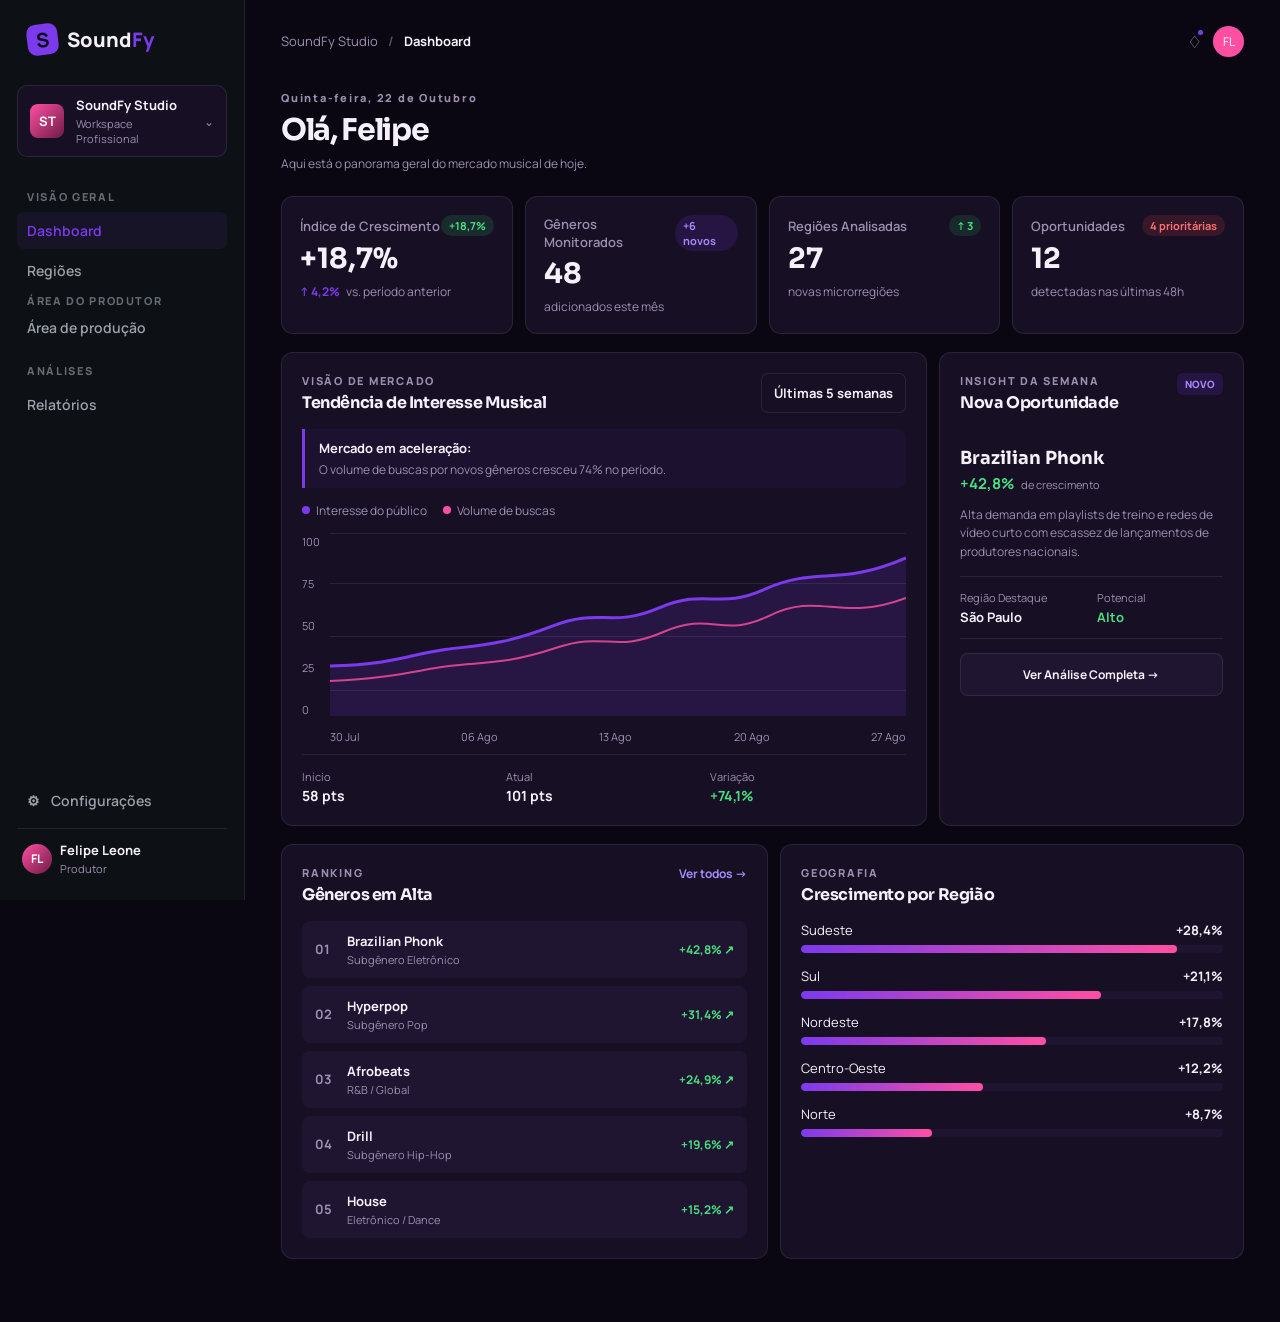
==== commit 65b74d7f: "feature: adicionar novas implementações e mudanças com artista e produtor" ====
--- a/public/Pages/index.html
+++ b/public/Pages/index.html
@@ -1,9 +1,10 @@
 <!DOCTYPE html>
 <html lang="pt-BR">
+
 <head>
     <meta charset="UTF-8">
     <meta name="viewport" content="width=device-width, initial-scale=1.0">
-    <title data-i18n="index.title"></title>
+    <title data-i18n="index.title">SoundFy — Dashboard</title>
     <link rel="stylesheet" href="../Style/style.css">
 </head>
 
@@ -18,75 +19,55 @@
             <b>ST</b>
             <div>
                 <strong>SoundFy Studio</strong>
-                <small data-i18n="workspace.professional"></small>
+                <small data-i18n="workspace.professional">Workspace Profissional</small>
             </div>
             <i>⌄</i>
         </div>
 
-      <nav>
-    <label data-i18n="navigation.overview">VISÃO GERAL</label>
-
-    <a class="ativo" href="index.html">
-        <span data-i18n="navigation.dashboard">Dashboard</span>
-    </a>
-
-    <a href="#tendencias">
-        <span data-i18n="navigation.trends">Tendências</span>
-    </a>
-
-    <a href="#generos">
-        <span data-i18n="navigation.genres">Gêneros</span>
-    </a>
-
-    <a href="regioes.html">
-        <span data-i18n="navigation.regions">Regiões</span>
-    </a>
-
-    <div data-role-section="artist">
-        <label data-i18n="navigation.artistArea">ÁREA DO ARTISTA</label>
-
-        <a href="artista.html">
-            <span data-i18n="navigation.artistProfile">Meu perfil de artista</span>
-        </a>
-    </div>
-
-    <div data-role-section="producer">
-        <label data-i18n="navigation.producerArea">ÁREA DO PRODUTOR</label>
-
-        <a href="produtor.html">
-            <span data-i18n="navigation.production">Área de produção</span>
-        </a>
-    </div>
-
-    <label data-i18n="navigation.analysis">ANÁLISES</label>
-
-    <a href="#relatorios">
-        <span data-i18n="navigation.reports">Relatórios</span>
-    </a>
-
-    <a href="#insights">
-        <span data-i18n="navigation.insights">Insights</span>
-    </a>
-</nav>
+        <nav>
+            <label data-i18n="navigation.overview">VISÃO GERAL</label>
+
+            <a class="ativo" href="index.html">
+                <span data-i18n="navigation.dashboard">Dashboard</span>
+            </a>
+
+            <a href="regioes.html">
+                <span data-i18n="navigation.regions">Regiões</span>
+            </a>
+
+            <div data-role-section="artist">
+                <label data-i18n="navigation.artistArea">ÁREA DO ARTISTA</label>
+                <a href="artista.html">
+                    <span data-i18n="navigation.artistProfile">Meu perfil de artista</span>
+                </a>
+            </div>
+
+            <div data-role-section="producer">
+                <label data-i18n="navigation.producerArea">ÁREA DO PRODUTOR</label>
+                <a href="produtor.html">
+                    <span data-i18n="navigation.production">Área de produção</span>
+                </a>
+            </div>
+
+            <label data-i18n="navigation.analysis">ANÁLISES</label>
+
+            <a href="relatorios.html">
+                <span data-i18n="navigation.reports">Relatórios</span>
+            </a>
+        </nav>
+
+
 
         <div class="rodape-lateral">
             <a href="configuracoes.html">
-                ⚙ <span data-i18n="navigation.settings"></span>
+                ⚙ <span data-i18n="navigation.settings">Configurações</span>
             </a>
-
-            <div class="plano">
-                <b>✦</b>
-                <div>
-                    <strong data-i18n="plan.pro"></strong>
-                    <small data-i18n="plan.updated"></small>
-                </div>
-            </div>
 
             <div class="perfil">
                 <b>FL</b>
                 <div>
                     <strong>Felipe Leone</strong>
-                    <small data-i18n="profile.producer"></small>
+                    <small data-i18n="profile.producer">Produtor</small>
                 </div>
             </div>
         </div>
@@ -97,127 +78,94 @@
             <button id="menu" class="menu-mobile">☰</button>
 
             <div class="trilha">
-                <span data-i18n="workspace.name"></span>
+                <span data-i18n="workspace.name">SoundFy Studio</span>
                 <b>/</b>
-                <strong data-i18n="navigation.dashboard"></strong>
+                <strong data-i18n="navigation.dashboard">Dashboard</strong>
             </div>
 
             <div class="logo-mobile">
                 Sound<span>Fy</span>
             </div>
 
-       <div class="acoes">
-    <button class="sino">♢<i></i></button>
-
-    <div class="menu-perfil-container">
-        <button
-            class="avatar-topo"
-            id="perfil-menu-botao"
-            aria-label="Abrir menu do perfil"
-            aria-expanded="false"
-            aria-controls="perfil-menu"
-        >
-            FL
-        </button>
-
-        <div class="menu-perfil" id="perfil-menu" hidden>
-            <div class="menu-perfil-info">
-                <strong data-i18n="profile.name">Felipe Leone</strong>
-                <small data-i18n="profile.producer">Produtor</small>
-            </div>
-
-            <a href="configuracoes.html" data-i18n="navigation.settings">
-                Configurações
-            </a>
-
-            <button type="button" id="perfil-sair" data-i18n="profile.logout">
-                Sair
-            </button>
-        </div>
-    </div>
-</div>
+            <div class="acoes">
+                <button class="sino" aria-label="Notificações">♢<i></i></button>
+
+                <div class="menu-perfil-container">
+                    <button class="avatar-topo" id="perfil-menu-botao" aria-label="Abrir menu do perfil"
+                        aria-expanded="false" aria-controls="perfil-menu">
+                        FL
+                    </button>
+
+                    <div class="menu-perfil" id="perfil-menu" hidden>
+                        <div class="menu-perfil-info">
+                            <strong data-i18n="profile.name">Felipe Leone</strong>
+                            <small data-i18n="profile.producer">Produtor</small>
+                        </div>
+
+                        <a href="configuracoes.html" data-i18n="navigation.settings">
+                            Configurações
+                        </a>
+
+                        <button type="button" id="perfil-sair" data-i18n="profile.logout">
+                            Sair
+                        </button>
+                    </div>
+                </div>
+            </div>
         </header>
 
         <section class="introducao">
             <div>
-                <p data-i18n="index.date"></p>
-                <h1 data-i18n="index.greeting"></h1>
-                <span data-i18n="index.description"></span>
-            </div>
-
-            <div class="botoes-cabecalho">
-
-            </div>
-
+                <p data-i18n="index.date">Quinta-feira, 22 de Outubro</p>
+                <h1 data-i18n="index.greeting">Olá, Felipe</h1>
+                <span data-i18n="index.description">Aqui está o panorama geral do mercado musical de hoje.</span>
+            </div>
         </section>
 
         <section class="indicadores">
-            <article>
-                <div>
-                    <b>
-                        <span style="font-size: 20px;" data-i18n="index.growthIndex"></span>
-                    </b>
-                </div>
-                <strong>+18,7%</strong>
-                <small style="font-size: 15px;">
+            <article class="kpi-card">
+                <div class="kpi-header">
+                    <span data-i18n="index.growthIndex">Índice de Crescimento</span>
+                    <span class="kpi-badge positivo">+18,7%</span>
+                </div>
+                <strong class="kpi-valor">+18,7%</strong>
+                <small class="kpi-meta">
                     <em>↑ 4,2%</em>
-                    <span data-i18n="index.vsPreviousPeriod"></span>
+                    <span data-i18n="index.vsPreviousPeriod">vs. período anterior</span>
                 </small>
-                <div class="mini-grafico">
-                    <i></i><i></i><i></i><i></i><i></i><i></i><i></i>
-                </div>
-            </article>
-
-            <article>
-                <div>
-                    <b>
-                        <span style="font-size: 20px;" data-i18n="index.monitoredGenres"></span>
-                    </b>
-                </div>
-                <strong>48</strong>
-                <br>
-                <small style="font-size: 15px;">
-                    <em class="texto-secundario">+6</em>
-                    <span data-i18n="index.newThisMonth"></span>
+            </article>
+
+            <article class="kpi-card">
+                <div class="kpi-header">
+                    <span data-i18n="index.monitoredGenres">Gêneros Monitorados</span>
+                    <span class="kpi-badge neutro">+6 novos</span>
+                </div>
+                <strong class="kpi-valor">48</strong>
+                <small class="kpi-meta">
+                    <span data-i18n="index.newThisMonth">adicionados este mês</span>
                 </small>
-                <div class="pontos">
-                    <i></i><i></i><i></i><i></i><i></i>
-                </div>
-            </article>
-
-            <article>
-                <div>
-                    <b>
-                        <span style="font-size: 20px;" data-i18n="index.analyzedRegions"></span>
-                    </b>
-                </div>
-                <strong>27</strong>
-                <br>
-                <small style="font-size: 15px;">
-                    <em>↑ 3</em>
-                    <span data-i18n="index.newRegions"></span>
+            </article>
+
+            <article class="kpi-card">
+                <div class="kpi-header">
+                    <span data-i18n="index.analyzedRegions">Regiões Analisadas</span>
+                    <span class="kpi-badge positivo">↑ 3</span>
+                </div>
+                <strong class="kpi-valor">27</strong>
+                <small class="kpi-meta">
+                    <span data-i18n="index.newRegions">novas microrregiões</span>
                 </small>
-                <div class="barras">
-                    <i></i><i></i><i></i><i></i><i></i>
-                </div>
-            </article>
-
-            <article>
-                <div>
-                    <b>
-                        <span style="font-size: 20px;" data-i18n="index.detectedOpportunities"></span>
-                    </b>
-                </div>
-                <strong>12</strong>
-                <br>
-                <small style="font-size: 15px;">
-                    <em class="texto-alerta">4</em>
-                    <span data-i18n="index.newLast48Hours"></span>
+            </article>
+
+            <article class="kpi-card">
+                <div class="kpi-header">
+                    <span data-i18n="index.detectedOpportunities">Oportunidades</span>
+                    <span class="kpi-badge alerta">4 prioritárias</span>
+                </div>
+                <strong class="kpi-valor">12</strong>
+                <small class="kpi-meta">
+                    <span data-i18n="index.newLast48Hours">detectadas nas últimas 48h</span>
                 </small>
-                <div class="prioridade">
-                    <span data-i18n="index.highPriority"></span>
-                    <b>4</b>
-                </div>
             </article>
         </section>
 
@@ -225,25 +173,26 @@
             <article class="painel painel-grafico">
                 <div class="painel-cabecalho">
                     <div>
-                        <p data-i18n="index.marketView"></p>
-                        <h2 data-i18n="index.musicInterestTrend"></h2>
-                    </div>
-                    <button class="filtro" data-i18n="index.last5Weeks"></button>
+                        <p data-i18n="index.marketView">VISÃO DE MERCADO</p>
+                        <h2 data-i18n="index.musicInterestTrend">Tendência de Interesse Musical</h2>
+                    </div>
+                    <button class="filtro" data-i18n="index.last5Weeks">Últimas 5 semanas</button>
                 </div>
 
                 <div class="explicacao-grafico">
-                    <strong data-i18n="index.marketAccelerating"></strong>
-                    <span data-i18n="index.marketExplanation"></span>
+                    <strong data-i18n="index.marketAccelerating">Mercado em aceleração:</strong>
+                    <span data-i18n="index.marketExplanation">O volume de buscas por novos gêneros cresceu 74% no
+                        período.</span>
                 </div>
 
                 <div class="legenda">
                     <span>
                         <i class="ponto-primario"></i>
-                        <span data-i18n="index.publicInterest"></span>
+                        <span data-i18n="index.publicInterest">Interesse do público</span>
                     </span>
                     <span>
                         <i class="ponto-secundario"></i>
-                        <span data-i18n="index.searches"></span>
+                        <span data-i18n="index.searches">Volume de buscas</span>
                     </span>
                 </div>
 
@@ -262,33 +211,40 @@
                         <div class="line l3"></div>
                         <div class="line l4"></div>
 
-                        <svg viewBox="0 0 700 220" preserveAspectRatio="none" aria-label="Gráfico de tendência de interesse">
-                            <path class="area" d="M0 160 C80 158 100 145 140 140 S210 135 270 112 S340 115 400 90 S470 94 530 67 S620 65 700 30 L700 220 L0 220Z"></path>
-                            <path class="tendencia" d="M0 160 C80 158 100 145 140 140 S210 135 270 112 S340 115 400 90 S470 94 530 67 S620 65 700 30"></path>
-                            <path class="tendencia linha-secundaria" d="M0 178 C80 174 105 165 145 160 S215 158 275 138 S345 145 405 119 S475 128 535 99 S620 108 700 78"></path>
+                        <svg viewBox="0 0 700 220" preserveAspectRatio="none"
+                            aria-label="Gráfico de tendência de interesse">
+                            <path class="area"
+                                d="M0 160 C80 158 100 145 140 140 S210 135 270 112 S340 115 400 90 S470 94 530 67 S620 65 700 30 L700 220 L0 220Z">
+                            </path>
+                            <path class="tendencia"
+                                d="M0 160 C80 158 100 145 140 140 S210 135 270 112 S340 115 400 90 S470 94 530 67 S620 65 700 30">
+                            </path>
+                            <path class="tendencia linha-secundaria"
+                                d="M0 178 C80 174 105 165 145 160 S215 158 275 138 S345 145 405 119 S475 128 535 99 S620 108 700 78">
+                            </path>
                         </svg>
 
                         <div class="datas">
-                            <span data-i18n="index.date30Jul"></span>
-                            <span data-i18n="index.date06Aug"></span>
-                            <span data-i18n="index.date13Aug"></span>
-                            <span data-i18n="index.date20Aug"></span>
-                            <span data-i18n="index.date27Aug"></span>
+                            <span data-i18n="index.date30Jul">30 Jul</span>
+                            <span data-i18n="index.date06Aug">06 Ago</span>
+                            <span data-i18n="index.date13Aug">13 Ago</span>
+                            <span data-i18n="index.date20Aug">20 Ago</span>
+                            <span data-i18n="index.date27Aug">27 Ago</span>
                         </div>
                     </div>
                 </div>
 
                 <div class="resumo-tendencia">
                     <div>
-                        <span data-i18n="index.start"></span>
+                        <span data-i18n="index.start">Início</span>
                         <strong>58 pts</strong>
                     </div>
                     <div>
-                        <span data-i18n="index.now"></span>
+                        <span data-i18n="index.now">Atual</span>
                         <strong>101 pts</strong>
                     </div>
                     <div>
-                        <span data-i18n="index.change"></span>
+                        <span data-i18n="index.change">Variação</span>
                         <strong class="texto-positivo">+74,1%</strong>
                     </div>
                 </div>
@@ -297,35 +253,34 @@
             <article class="painel insight" id="insights">
                 <div class="painel-cabecalho">
                     <div>
-                        <p style="font-size: 15px;" data-i18n="index.weeklyInsight"></p>
-                        <h2>
-                            <b data-i18n="index.newOpportunity"></b>
-                        </h2>
-                    </div>
-                    <mark data-i18n="index.new"></mark>
+                        <p data-i18n="index.weeklyInsight">INSIGHT DA SEMANA</p>
+                        <h2><b data-i18n="index.newOpportunity">Nova Oportunidade</b></h2>
+                    </div>
+                    <mark data-i18n="index.new">NOVO</mark>
                 </div>
 
                 <div class="corpo-insight">
                     <h3>Brazilian Phonk</h3>
-                    <strong>
-                        +42,8%
-                        <small data-i18n="index.growth"></small>
-                    </strong>
-                    <p data-i18n="index.phonkDescription"></p>
+                    <div class="crescimento-tag">
+                        <strong>+42,8%</strong>
+                        <small data-i18n="index.growth">de crescimento</small>
+                    </div>
+                    <p data-i18n="index.phonkDescription">Alta demanda em playlists de treino e redes de vídeo curto com
+                        escassez de lançamentos de produtores nacionais.</p>
                 </div>
 
                 <div class="meta">
-                    <span>
-                        <span data-i18n="index.highlightRegion"></span>
+                    <div>
+                        <span data-i18n="index.highlightRegion">Região Destaque</span>
                         <strong>São Paulo</strong>
-                    </span>
-                    <span>
-                        <span data-i18n="index.potential"></span>
-                        <strong class="texto-positivo" data-i18n="index.high"></strong>
-                    </span>
-                </div>
-
-                <button class="contorno" data-i18n="index.viewFullAnalysis"></button>
+                    </div>
+                    <div>
+                        <span data-i18n="index.potential">Potencial</span>
+                        <strong class="texto-positivo" data-i18n="index.high">Alto</strong>
+                    </div>
+                </div>
+
+                <button class="botao-acao" data-i18n="index.viewFullAnalysis">Ver Análise Completa →</button>
             </article>
         </section>
 
@@ -333,146 +288,129 @@
             <article class="painel" id="generos">
                 <div class="painel-cabecalho">
                     <div>
-                        <p data-i18n="index.ranking"></p>
-                        <h2 data-i18n="index.trendingGenres"></h2>
-                    </div>
-                    <a href="#generos" data-i18n="index.viewAll"></a>
-                </div>
-
-                <div class="genero">
-                    <span>01</span>
-                    <i></i>
-                    <div>
-                        <strong>Brazilian Phonk</strong>
-                        <small data-i18n="index.electronicSubgenre"></small>
-                    </div>
-                    <b>+42,8%</b>↗
-                </div>
-
-                <div class="genero">
-                    <span>02</span>
-                    <i></i>
-                    <div>
-                        <strong>Hyperpop</strong>
-                        <small data-i18n="index.popSubgenre"></small>
-                    </div>
-                    <b>+31,4%</b>↗
-                </div>
-
-                <div class="genero">
-                    <span>03</span>
-                    <i></i>
-                    <div>
-                        <strong>Afrobeats</strong>
-                        <small data-i18n="index.rnbGlobal"></small>
-                    </div>
-                    <b>+24,9%</b>↗
-                </div>
-
-                <div class="genero">
-                    <span>04</span>
-                    <i></i>
-                    <div>
-                        <strong>Drill</strong>
-                        <small data-i18n="index.hipHopSubgenre"></small>
-                    </div>
-                    <b>+19,6%</b>↗
-                </div>
-
-                <div class="genero">
-                    <span>05</span>
-                    <i></i>
-                    <div>
-                        <strong>House</strong>
-                        <small data-i18n="index.electronicDance"></small>
-                    </div>
-                    <b>+15,2%</b>↗
+                        <p data-i18n="index.ranking">RANKING</p>
+                        <h2 data-i18n="index.trendingGenres">Gêneros em Alta</h2>
+                    </div>
+                    <a class="link-ver-mais" href="#generos" data-i18n="index.viewAll">Ver todos →</a>
+                </div>
+
+                <div class="lista-rank">
+                    <div class="item-rank">
+                        <span class="posicao">01</span>
+                        <div class="info">
+                            <strong>Brazilian Phonk</strong>
+                            <small data-i18n="index.electronicSubgenre">Subgênero Eletrônico</small>
+                        </div>
+                        <span class="variacao positivo">+42,8% ↗</span>
+                    </div>
+
+                    <div class="item-rank">
+                        <span class="posicao">02</span>
+                        <div class="info">
+                            <strong>Hyperpop</strong>
+                            <small data-i18n="index.popSubgenre">Subgênero Pop</small>
+                        </div>
+                        <span class="variacao positivo">+31,4% ↗</span>
+                    </div>
+
+                    <div class="item-rank">
+                        <span class="posicao">03</span>
+                        <div class="info">
+                            <strong>Afrobeats</strong>
+                            <small data-i18n="index.rnbGlobal">R&B / Global</small>
+                        </div>
+                        <span class="variacao positivo">+24,9% ↗</span>
+                    </div>
+
+                    <div class="item-rank">
+                        <span class="posicao">04</span>
+                        <div class="info">
+                            <strong>Drill</strong>
+                            <small data-i18n="index.hipHopSubgenre">Subgênero Hip-Hop</small>
+                        </div>
+                        <span class="variacao positivo">+19,6% ↗</span>
+                    </div>
+
+                    <div class="item-rank">
+                        <span class="posicao">05</span>
+                        <div class="info">
+                            <strong>House</strong>
+                            <small data-i18n="index.electronicDance">Eletrônico / Dance</small>
+                        </div>
+                        <span class="variacao positivo">+15,2% ↗</span>
+                    </div>
                 </div>
             </article>
 
             <article class="painel" id="regioes">
                 <div class="painel-cabecalho">
                     <div>
-                        <p data-i18n="index.geography"></p>
-                        <h2 data-i18n="index.regionsGrowth"></h2>
-                    </div>
-                </div>
-
-                <div class="regiao">
-                    <strong>01&nbsp; <span data-i18n="index.southeast"></span></strong>
-                    <span><i style="width:89%"></i></span>
-                    <b>+28,4%</b>
-                </div>
-
-                <div class="regiao">
-                    <strong>02&nbsp; <span data-i18n="index.south"></span></strong>
-                    <span><i style="width:71%"></i></span>
-                    <b>+21,1%</b>
-                </div>
-
-                <div class="regiao">
-                    <strong>03&nbsp; <span data-i18n="index.northeast"></span></strong>
-                    <span><i style="width:58%"></i></span>
-                    <b>+17,8%</b>
-                </div>
-
-                <div class="regiao">
-                    <strong>04&nbsp; <span data-i18n="index.centralWest"></span></strong>
-                    <span><i style="width:43%"></i></span>
-                    <b>+12,2%</b>
-                </div>
-
-                <div class="regiao">
-                    <strong>05&nbsp; <span data-i18n="index.north"></span></strong>
-                    <span><i style="width:31%"></i></span>
-                    <b>+8,7%</b>
-                </div>
-            </article>
-        </section>
-
-        <section class="painel relatorios" id="relatorios">
-            <div class="painel-cabecalho">
-                <div>
-                    <p data-i18n="index.recentReports"></p>
-                    <h2 data-i18n="index.workspaceQueries"></h2>
-                </div>
-                <a href="#relatorios" data-i18n="index.viewHistory"></a>
-            </div>
-
-            <div class="relatorio-cabecalho">
-                <span data-i18n="index.report"></span>
-                <span data-i18n="index.filter"></span>
-                <span data-i18n="index.generatedAt"></span>
-                <span data-i18n="index.status"></span>
-            </div>
-
-            <div class="relatorio">
-                <strong data-i18n="index.electronicTrends"></strong>
-                <span data-i18n="index.electronicBrazil"></span>
-                <span data-i18n="index.today1432"></span>
-                <em data-i18n="index.completed"></em>
-            </div>
-
-            <div class="relatorio">
-                <strong data-i18n="index.festivalOpportunities"></strong>
-                <span data-i18n="index.sp30Days"></span>
-                <span data-i18n="index.yesterday1708"></span>
-                <em data-i18n="index.completed"></em>
-            </div>
-
-            <div class="relatorio">
-                <strong data-i18n="index.subgenreRadar"></strong>
-                <span data-i18n="index.global90Days"></span>
-                <span data-i18n="index.aug26"></span>
-                <em data-i18n="index.completed"></em>
-            </div>
+                        <p data-i18n="index.geography">GEOGRAFIA</p>
+                        <h2 data-i18n="index.regionsGrowth">Crescimento por Região</h2>
+                    </div>
+                </div>
+
+                <div class="lista-regioes">
+                    <div class="item-regiao">
+                        <div class="regiao-info">
+                            <span data-i18n="index.southeast">Sudeste</span>
+                            <strong>+28,4%</strong>
+                        </div>
+                        <div class="barra-fundo">
+                            <div class="barra-progresso" style="width: 89%;"></div>
+                        </div>
+                    </div>
+
+                    <div class="item-regiao">
+                        <div class="regiao-info">
+                            <span data-i18n="index.south">Sul</span>
+                            <strong>+21,1%</strong>
+                        </div>
+                        <div class="barra-fundo">
+                            <div class="barra-progresso" style="width: 71%;"></div>
+                        </div>
+                    </div>
+
+                    <div class="item-regiao">
+                        <div class="regiao-info">
+                            <span data-i18n="index.northeast">Nordeste</span>
+                            <strong>+17,8%</strong>
+                        </div>
+                        <div class="barra-fundo">
+                            <div class="barra-progresso" style="width: 58%;"></div>
+                        </div>
+                    </div>
+
+                    <div class="item-regiao">
+                        <div class="regiao-info">
+                            <span data-i18n="index.centralWest">Centro-Oeste</span>
+                            <strong>+12,2%</strong>
+                        </div>
+                        <div class="barra-fundo">
+                            <div class="barra-progresso" style="width: 43%;"></div>
+                        </div>
+                    </div>
+
+                    <div class="item-regiao">
+                        <div class="regiao-info">
+                            <span data-i18n="index.north">Norte</span>
+                            <strong>+8,7%</strong>
+                        </div>
+                        <div class="barra-fundo">
+                            <div class="barra-progresso" style="width: 31%;"></div>
+                        </div>
+                    </div>
+                </div>
+            </article>
         </section>
     </main>
 
-   <script src="../JS/i18n.js"></script>
-<script src="../JS/translate.js"></script>
-<script src="../JS/script.js"></script>
-<script src="../JS/menu-perfil.js"></script>
-<script src="../JS/sidebar-perfil.js"></script>
+    <script src="../JS/sessao.js"></script>
+    <script src="../JS/i18n.js"></script>
+    <script src="../JS/translate.js"></script>
+    <script src="../JS/script.js"></script>
+    <script src="../JS/menu-perfil.js"></script>
+    <script src="../JS/sidebar-perfil.js"></script>
 </body>
+
 </html>
--- a/public/Style/style.css
+++ b/public/Style/style.css
@@ -61,6 +61,7 @@
     color: inherit;
 }
 
+/* Barra Lateral */
 .barra-lateral {
     position: fixed;
     inset: 0 auto 0 0;
@@ -105,12 +106,12 @@
     letter-spacing: .16em;
 }
 
+/* Espaço de Trabalho */
 .espaco-trabalho {
-    display: grid;
-    grid-template-columns: 34px 1fr 12px;
-    gap: 9px;
+    display: flex;
     align-items: center;
-    padding: 9px;
+    gap: 12px;
+    padding: 10px 12px;
     margin-bottom: 18px;
     border: 1px solid var(--borda);
     border-radius: 10px;
@@ -119,36 +120,38 @@
 
 .espaco-trabalho > b,
 .perfil > b {
-    display: grid;
-    place-items: center;
+    display: flex;
+    align-items: center;
+    justify-content: center;
+    width: 34px;
+    height: 34px;
     background: linear-gradient(135deg, var(--rosa), #6d1b46);
     color: white;
     border-radius: 8px;
-}
-
-.espaco-trabalho > b {
-    width: 34px;
-    height: 34px;
-    font-size: 13px;
-}
-
-.espaco-trabalho strong,
-.espaco-trabalho small,
-.perfil strong,
+    font-weight: 700;
+    font-size: 13px;
+    flex-shrink: 0;
+}
+
+.espaco-trabalho div strong,
+.perfil strong {
+    display: block;
+    font-size: 13px;
+    color: var(--texto);
+}
+
+.espaco-trabalho div small,
 .perfil small {
     display: block;
-}
-
-.espaco-trabalho strong,
-.perfil strong {
-    font-size: 13px;
-}
-
-.espaco-trabalho small,
-.perfil small {
-    margin-top: 3px;
-    color: var(--cinza);
-    font-size: 11px;
+    margin-top: 2px;
+    color: var(--cinza);
+    font-size: 11px;
+}
+
+.espaco-trabalho i {
+    margin-left: auto;
+    color: var(--cinza);
+    font-style: normal;
 }
 
 nav {
@@ -185,10 +188,6 @@
     color: var(--roxo);
 }
 
-nav a:first-letter {
-    font-size: 14px;
-}
-
 .rodape-lateral {
     margin-top: auto;
 }
@@ -225,16 +224,13 @@
     color: var(--roxo);
 }
 
-.plano strong,
+.plano strong {
+    display: block;
+    font-size: 13px;
+}
+
 .plano small {
     display: block;
-}
-
-.plano strong {
-    font-size: 13px;
-}
-
-.plano small {
     color: var(--cinza);
     font-size: 11px;
     margin-top: 2px;
@@ -255,6 +251,7 @@
     font-size: 12px;
 }
 
+/* Área Principal */
 main {
     width: calc(100% - 245px);
     margin-left: 245px;
@@ -288,7 +285,6 @@
     align-items: center;
     gap: 11px;
 }
-
 
 .sino {
     position: relative;
@@ -326,7 +322,7 @@
 .introducao {
     display: flex;
     justify-content: space-between;
-    align-items: end;
+    align-items: flex-end;
     gap: 20px;
     margin-bottom: 24px;
 }
@@ -349,7 +345,7 @@
 
 .introducao span {
     color: var(--cinza);
-    font-size: 10px;
+    font-size: 12px;
 }
 
 .botoes-cabecalho {
@@ -380,185 +376,105 @@
     font-weight: 800;
 }
 
+/* KPIs / Indicadores Atualizados */
 .indicadores {
     display: grid;
-    grid-template-columns: repeat(4, 1fr);
-    gap: 10px;
-    margin-bottom: 11px;
-}
-
+    grid-template-columns: repeat(auto-fit, minmax(220px, 1fr));
+    gap: 12px;
+    margin-bottom: 18px;
+}
+
+.kpi-card,
 .indicadores article {
-    padding: 18px;
     background: var(--superficie);
     border: 1px solid var(--borda);
-    border-radius: 11px;
-}
-
-.indicadores article > div:first-child {
-    display: flex;
+    border-radius: 12px;
+    padding: 18px;
+    display: flex;
+    flex-direction: column;
+    gap: 8px;
+    transition: transform 0.2s ease, border-color 0.2s ease;
+}
+
+.kpi-card:hover,
+.indicadores article:hover {
+    border-color: rgba(124, 58, 237, 0.3);
+    transform: translateY(-2px);
+}
+
+.kpi-header {
+    display: flex;
+    align-items: center;
     justify-content: space-between;
-    align-items: center;
-    color: var(--cinza);
-    font-size: 13px;
-}
-
-.icone {
-    width: 28px;
-    height: 28px;
-    display: grid;
-    place-items: center;
-    border-radius: 7px;
-}
-
-.roxo {
+    font-size: 13px;
+    color: var(--cinza);
+    font-weight: 600;
+}
+
+.kpi-badge {
+    padding: 3px 8px;
+    border-radius: 20px;
+    font-size: 11px;
+    font-weight: 700;
+}
+
+.kpi-badge.positivo { background: rgba(34, 197, 94, 0.15); color: #4ade80; }
+.kpi-badge.neutro { background: rgba(124, 58, 237, 0.15); color: var(--roxo-claro); }
+.kpi-badge.alerta { background: rgba(239, 68, 68, 0.15); color: #f87171; }
+
+.kpi-valor {
+    font-size: 28px;
+    font-weight: 700;
+    color: var(--texto);
+    font-family: "Sora", sans-serif;
+    line-height: 1.1;
+}
+
+.kpi-meta {
+    font-size: 12px;
+    color: var(--cinza);
+}
+
+.kpi-meta em {
     color: var(--roxo);
-    background: rgba(124,58,237,.09);
-}
-
-.rosa {
-    color: var(--rosa);
-    background: rgba(255,79,163,.1);
-}
-
-.terciario {
-    color: var(--roxo-claro);
-    background: rgba(167,139,250,.1);
-}
-
-.dourado {
-    color: var(--dourado);
-    background: rgba(255,200,87,.1);
-}
-
-.indicadores article > strong {
-    font-family: "Sora", sans-serif;
-    display: block;
-    font-size: 30px;
-    line-height: 1;
-    margin-top: 15px;
-    letter-spacing: -.04em;
-}
-
-.indicadores small {
-    color: var(--cinza);
-    font-size: 12px;
-}
-
-.indicadores em {
     font-style: normal;
-    color: var(--roxo);
-    font-weight: 800;
-}
-
-.texto-secundario {
-    color: var(--rosa) !important;
-}
-
-.texto-alerta {
-    color: var(--dourado) !important;
-}
-
-.mini-grafico {
-    height: 24px;
-    display: flex;
-    align-items: end;
-    gap: 3px;
-    margin-top: 10px;
-}
-
-.mini-grafico i {
-    flex: 1;
-    background: var(--roxo);
-    border-radius: 2px 2px 0 0;
-}
-
-.mini-grafico i:nth-child(1) { height: 25%; }
-.mini-grafico i:nth-child(2) { height: 45%; }
-.mini-grafico i:nth-child(3) { height: 35%; }
-.mini-grafico i:nth-child(4) { height: 60%; }
-.mini-grafico i:nth-child(5) { height: 50%; }
-.mini-grafico i:nth-child(6) { height: 76%; }
-.mini-grafico i:nth-child(7) { height: 94%; }
-
-.pontos {
-    display: flex;
-    gap: 5px;
-    margin-top: 14px;
-}
-
-.pontos i {
-    width: 9px;
-    height: 9px;
-    border-radius: 50%;
-    background: var(--rosa);
-    opacity: .8;
-}
-
-.barras {
-    display: flex;
-    align-items: end;
-    height: 24px;
-    gap: 4px;
-    margin-top: 9px;
-}
-
-.barras i {
-    flex: 1;
-    background: var(--roxo-claro);
-    border-radius: 2px 2px 0 0;
-}
-
-.barras i:nth-child(1) { height: 35%; }
-.barras i:nth-child(2) { height: 52%; }
-.barras i:nth-child(3) { height: 43%; }
-.barras i:nth-child(4) { height: 75%; }
-.barras i:nth-child(5) { height: 95%; }
-
-.prioridade {
-    display: flex;
-    justify-content: space-between;
-    padding-top: 10px;
-    margin-top: 9px;
-    border-top: 1px solid var(--borda);
-    font-size: 12px;
-    color: var(--cinza);
-}
-
-.prioridade b {
-    color: var(--dourado);
-    font-size: 14px;
-}
-
+    font-weight: 700;
+    margin-right: 4px;
+}
+
+/* Painéis e Gráficos */
 .grade {
     display: grid;
     grid-template-columns: 1.8fr .85fr;
-    gap: 11px;
-    margin-bottom: 11px;
+    gap: 12px;
+    margin-bottom: 18px;
 }
 
 .painel {
     background: var(--superficie);
     border: 1px solid var(--borda);
-    border-radius: 11px;
-    padding: 19px;
+    border-radius: 12px;
+    padding: 20px;
 }
 
 .painel-cabecalho {
     display: flex;
     justify-content: space-between;
-    align-items: start;
+    align-items: flex-start;
     gap: 10px;
+    margin-bottom: 16px;
 }
 
 .painel-cabecalho h2 {
     font-family: "Sora", sans-serif;
-    font-size: 14px;
-    margin-top: 5px;
+    font-size: 16px;
+    margin-top: 4px;
     letter-spacing: -.025em;
+    color: var(--texto);
 }
 
 .painel-cabecalho a {
-    color: var(--cinza);
+    color: var(--roxo-claro);
     font-size: 12px;
     font-weight: 700;
 }
@@ -567,15 +483,16 @@
     display: flex;
     flex-direction: column;
     gap: 4px;
-    margin-top: 15px;
-    padding: 10px 12px;
+    margin-top: 12px;
+    padding: 10px 14px;
     border-left: 3px solid var(--roxo);
     background: rgba(124,58,237,.05);
-    border-radius: 0 7px 7px 0;
+    border-radius: 0 8px 8px 0;
 }
 
 .explicacao-grafico strong {
-    font-size: 14px;
+    font-size: 13px;
+    color: var(--texto);
 }
 
 .explicacao-grafico span {
@@ -585,7 +502,7 @@
 
 .legenda {
     display: flex;
-    gap: 14px;
+    gap: 16px;
     margin-top: 14px;
     color: var(--cinza);
     font-size: 12px;
@@ -594,29 +511,24 @@
 .legenda span {
     display: flex;
     align-items: center;
-    gap: 5px;
+    gap: 6px;
 }
 
 .ponto-primario,
 .ponto-secundario {
-    width: 7px;
-    height: 7px;
+    width: 8px;
+    height: 8px;
     border-radius: 50%;
 }
 
-.ponto-primario {
-    background: var(--roxo);
-}
-
-.ponto-secundario {
-    background: var(--rosa);
-}
+.ponto-primario { background: var(--roxo); }
+.ponto-secundario { background: var(--rosa); }
 
 .grafico {
     height: 215px;
     display: grid;
     grid-template-columns: 28px 1fr;
-    margin-top: 8px;
+    margin-top: 10px;
 }
 
 .eixo {
@@ -651,9 +563,7 @@
     height: calc(100% - 32px);
 }
 
-.area {
-    fill: rgba(124,58,237,.16);
-}
+.area { fill: rgba(124,58,237,.16); }
 
 .tendencia {
     fill: none;
@@ -683,14 +593,15 @@
     display: grid;
     grid-template-columns: repeat(3, 1fr);
     gap: 8px;
-    padding-top: 12px;
+    padding-top: 14px;
+    margin-top: 10px;
     border-top: 1px solid var(--borda);
 }
 
 .resumo-tendencia div {
     display: flex;
     flex-direction: column;
-    gap: 3px;
+    gap: 2px;
 }
 
 .resumo-tendencia span {
@@ -700,53 +611,48 @@
 
 .resumo-tendencia strong {
     font-size: 14px;
-}
-
+    color: var(--texto);
+}
+
+/* Insight Card */
 .insight mark {
-    padding: 4px 5px;
-    border-radius: 4px;
-    background: rgba(124,58,237,.09);
-    color: var(--roxo);
+    padding: 4px 8px;
+    border-radius: 6px;
+    background: rgba(124,58,237,.15);
+    color: var(--roxo-claro);
     font-size: 10px;
     font-weight: 800;
 }
 
 .corpo-insight {
-    padding: 22px 0 15px;
-}
-
-.corpo-insight > b {
-    display: grid;
-    place-items: center;
-    width: 36px;
-    height: 36px;
-    margin-bottom: 11px;
-    border-radius: 9px;
-    background: rgba(124,58,237,.09);
-    color: var(--roxo);
-    font-size: 18px;
+    padding: 18px 0 14px;
 }
 
 .corpo-insight h3 {
     font-family: "Sora", sans-serif;
-    font-size: 17px;
-}
-
-.corpo-insight > strong {
-    display: block;
+    font-size: 18px;
+    color: var(--texto);
+}
+
+.corpo-insight .crescimento-tag {
+    display: flex;
+    align-items: baseline;
+    gap: 6px;
     margin-top: 4px;
-    color: var(--roxo);
-    font-size: 13px;
-}
-
-.corpo-insight small {
-    color: var(--cinza);
-    font-size: 11px;
-    font-weight: 400;
+}
+
+.corpo-insight .crescimento-tag strong {
+    color: #4ade80;
+    font-size: 15px;
+}
+
+.corpo-insight .crescimento-tag small {
+    color: var(--cinza);
+    font-size: 11px;
 }
 
 .corpo-insight p {
-    margin-top: 11px;
+    margin-top: 12px;
     color: var(--cinza);
     font-size: 12px;
     line-height: 1.55;
@@ -755,7 +661,8 @@
 .meta {
     display: grid;
     grid-template-columns: 1fr 1fr;
-    padding: 13px 0;
+    gap: 12px;
+    padding: 12px 0;
     border-top: 1px solid var(--borda);
     border-bottom: 1px solid var(--borda);
 }
@@ -767,105 +674,176 @@
 
 .meta strong {
     display: block;
-    margin-top: 4px;
+    margin-top: 2px;
     color: var(--texto);
     font-size: 13px;
 }
 
 .texto-positivo {
-    color: var(--roxo) !important;
-}
-
+    color: #4ade80 !important;
+}
+
+.botao-acao,
 .insight .contorno {
     width: 100%;
-    margin-top: 13px;
-}
-
+    margin-top: 14px;
+    padding: 12px;
+    background: var(--superficie-2);
+    border: 1px solid var(--borda);
+    color: var(--texto);
+    border-radius: 8px;
+    font-weight: 700;
+    cursor: pointer;
+    transition: background 0.2s ease, border-color 0.2s ease;
+}
+
+.botao-acao:hover,
+.insight .contorno:hover {
+    background: rgba(124, 58, 237, 0.15);
+    border-color: var(--roxo);
+}
+
+/* Rankings de Gêneros e Regiões */
 .inferior {
     grid-template-columns: 1.05fr 1fr;
 }
 
+.lista-rank {
+    display: flex;
+    flex-direction: column;
+    gap: 8px;
+}
+
+.item-rank,
 .genero {
-    display: grid;
-    grid-template-columns: 22px 5px 1fr auto 13px;
-    gap: 8px;
+    display: flex;
     align-items: center;
-    padding: 9px 0;
-    border-bottom: 1px solid var(--borda);
-}
-
-.genero:last-child {
-    border-bottom: 0;
-}
-
-.genero > span {
-    color: var(--cinza);
-    font-size: 11px;
-}
-
-.genero > i {
-    width: 5px;
-    height: 27px;
-    border-radius: 3px;
-    background: var(--roxo);
-}
-
-.genero:nth-child(3) > i { background: var(--rosa); }
-.genero:nth-child(4) > i { background: #ef766d; }
-.genero:nth-child(5) > i { background: var(--roxo-claro); }
-.genero:nth-child(6) > i { background: var(--dourado); }
-
-.genero strong,
+    gap: 12px;
+    padding: 10px 12px;
+    background: var(--superficie-2);
+    border-radius: 8px;
+    border: 1px solid transparent;
+    transition: background 0.2s ease;
+}
+
+.item-rank:hover,
+.genero:hover {
+    border-color: var(--borda);
+}
+
+.posicao {
+    font-size: 13px;
+    font-weight: 700;
+    color: var(--cinza);
+    width: 20px;
+}
+
+.item-rank .info,
+.genero div {
+    flex: 1;
+}
+
+.item-rank .info strong,
+.genero strong {
+    display: block;
+    font-size: 13px;
+    color: var(--texto);
+}
+
+.item-rank .info small,
 .genero small {
     display: block;
-}
-
-.genero strong {
-    font-size: 12px;
-}
-
-.genero small {
-    margin-top: 3px;
-    color: var(--cinza);
-    font-size: 11px;
-}
-
-.genero > b {
-    color: var(--roxo);
-    font-size: 12px;
-}
-
-.regiao {
-    display: grid;
-    grid-template-columns: 1fr 1.5fr auto;
-    align-items: center;
-    gap: 10px;
-    padding: 10px 0;
-}
-
-.regiao strong {
-    font-size: 12px;
-}
-
-.regiao > span {
-    height: 5px;
+    margin-top: 2px;
+    color: var(--cinza);
+    font-size: 11px;
+}
+
+.variacao.positivo {
+    font-size: 12px;
+    font-weight: 700;
+    color: #4ade80;
+}
+
+.lista-regioes {
+    display: flex;
+    flex-direction: column;
+    gap: 14px;
+}
+
+.item-regiao {
+    display: flex;
+    flex-direction: column;
+    gap: 6px;
+}
+
+.regiao-info {
+    display: flex;
+    justify-content: space-between;
+    font-size: 13px;
+    color: var(--texto);
+}
+
+.barra-fundo {
+    width: 100%;
+    height: 8px;
+    background: var(--superficie-2);
     border-radius: 4px;
-    background: var(--superficie-2);
     overflow: hidden;
 }
 
-.regiao > span i {
-    display: block;
+.barra-progresso {
     height: 100%;
-    background: var(--roxo);
-    border-radius: inherit;
-}
-
-.regiao > b {
-    color: var(--roxo);
-    font-size: 12px;
-}
-
+    background: linear-gradient(90deg, var(--roxo), var(--rosa));
+    border-radius: 4px;
+}
+
+/* Tabelas e Relatórios */
+.tabela-container {
+    width: 100%;
+    overflow-x: auto;
+}
+
+.tabela-relatorios {
+    width: 100%;
+    border-collapse: collapse;
+    text-align: left;
+    font-size: 12px;
+}
+
+.tabela-relatorios th {
+    padding: 10px 12px;
+    color: var(--cinza);
+    font-size: 11px;
+    font-weight: 800;
+    letter-spacing: .05em;
+    border-bottom: 1px solid var(--borda);
+}
+
+.tabela-relatorios td {
+    padding: 14px 12px;
+    color: var(--cinza);
+    border-bottom: 1px solid var(--borda);
+}
+
+.tabela-relatorios tr:last-child td {
+    border-bottom: none;
+}
+
+.tabela-relatorios td strong {
+    color: var(--texto);
+}
+
+.tag-status.concluido {
+    display: inline-block;
+    padding: 4px 8px;
+    background: rgba(34, 197, 94, 0.1);
+    color: #4ade80;
+    border-radius: 6px;
+    font-size: 10px;
+    font-weight: 800;
+}
+
+/* Busca e Regiões */
 .busca-regiao {
     display: flex;
     flex-direction: column;
@@ -900,61 +878,7 @@
     grid-template-columns: repeat(5, 1fr);
 }
 
-@media (max-width: 900px) {
-    .indicadores-regiao {
-        grid-template-columns: repeat(2, 1fr);
-    }
-
-    .busca-regiao-linha {
-        flex-direction: column;
-    }
-}
-
-.relatorios {
-    margin-top: 0;
-}
-
-.relatorio-cabecalho,
-.relatorio {
-    display: grid;
-    grid-template-columns: 1.5fr 1fr 1fr .55fr;
-    gap: 15px;
-    align-items: center;
-}
-
-.relatorio-cabecalho {
-    margin-top: 16px;
-    padding: 0 8px 8px;
-    color: var(--cinza);
-    font-size: 11px;
-    text-transform: uppercase;
-}
-
-.relatorio {
-    padding: 10px 8px;
-    border-top: 1px solid var(--borda);
-    font-size: 11px;
-}
-
-.relatorio strong {
-    font-size: 12px;
-}
-
-.relatorio span {
-    color: var(--cinza);
-}
-
-.relatorio em {
-    font-style: normal;
-    color: var(--roxo);
-    background: rgba(124,58,237,.08);
-    padding: 4px 5px;
-    border-radius: 4px;
-    font-size: 10px;
-    width: max-content;
-    font-weight: 800;
-}
-
+/* Configurações */
 .layout-configuracoes {
     display: grid;
     grid-template-columns: 180px minmax(0, 760px);
@@ -1007,8 +931,7 @@
     margin-top: 19px;
 }
 
-.formulario label,
-.modal-cartao label {
+.formulario label {
     display: grid;
     gap: 6px;
     color: var(--cinza);
@@ -1021,10 +944,7 @@
 }
 
 .formulario input,
-.formulario textarea,
-.modal-cartao input,
-.modal-cartao textarea,
-.modal-cartao select {
+.formulario textarea {
     width: 100%;
     border: 1px solid var(--borda);
     outline: 0;
@@ -1175,539 +1095,7 @@
     background: var(--roxo);
 }
 
-/* Agenda */
-
-.layout-agenda {
-    display: grid;
-    grid-template-columns: 1.5fr .9fr;
-    gap: 11px;
-    margin-bottom: 11px;
-}
-
-.calendario-nav {
-    display: flex;
-    gap: 5px;
-}
-
-.calendario-nav .contorno {
-    width: 31px;
-    height: 31px;
-    padding: 0;
-}
-
-.calendario-semana,
-.calendario {
-    display: grid;
-    grid-template-columns: repeat(7, 1fr);
-}
-
-.calendario-semana {
-    gap: 4px;
-    margin-top: 20px;
-}
-
-.calendario-semana span {
-    text-align: center;
-    color: var(--cinza);
-    font-size: 11px;
-    font-weight: 800;
-}
-
-.calendario {
-    gap: 4px;
-    margin-top: 7px;
-}
-
-.calendario-dia {
-    position: relative;
-    min-height: 54px;
-    padding: 8px;
-    border: 1px solid var(--borda);
-    border-radius: 7px;
-    background: var(--superficie-2);
-    color: var(--cinza);
-}
-
-.calendario-dia.mes-atual {
-    color: var(--texto);
-}
-
-.calendario-dia.hoje {
-    border-color: rgba(124,58,237,.7);
-}
-
-.calendario-dia.selecionado {
-    background: rgba(124,58,237,.1);
-}
-
-.calendario-numero {
-    font-size: 12px;
-    font-weight: 700;
-}
-
-.calendario-ponto-evento {
-    position: absolute;
-    width: 5px;
-    height: 5px;
-    right: 7px;
-    bottom: 7px;
-    border-radius: 50%;
-    background: var(--roxo);
-}
-
-.selo-contagem {
-    display: grid;
-    place-items: center;
-    min-width: 24px;
-    height: 24px;
-    padding: 0 7px;
-    border-radius: 12px;
-    background: rgba(124,58,237,.09);
-    color: var(--roxo);
-    font-size: 12px;
-    font-weight: 800;
-}
-
-.lista-compromissos {
-    display: grid;
-    gap: 7px;
-    margin-top: 17px;
-    max-height: 410px;
-    overflow-y: auto;
-    padding-right: 3px;
-}
-
-.compromisso {
-    padding: 12px;
-    border: 1px solid var(--borda);
-    border-radius: 8px;
-    background: var(--superficie-2);
-}
-
-.compromisso.cancelado {
-    opacity: .6;
-}
-
-.compromisso.concluido {
-    border-color: rgba(124,58,237,.28);
-}
-
-.compromisso-topo {
-    display: flex;
-    justify-content: space-between;
-    gap: 8px;
-}
-
-.compromisso-titulo {
-    font-size: 13px;
-    font-weight: 800;
-}
-
-.compromisso-status {
-    padding: 3px 5px;
-    border-radius: 4px;
-    font-size: 10px;
-    font-weight: 800;
-    background: rgba(124,58,237,.09);
-    color: var(--roxo);
-}
-
-.compromisso-status.cancelado {
-    background: rgba(255,200,87,.1);
-    color: var(--dourado);
-}
-
-.compromisso-status.concluido {
-    background: rgba(167,139,250,.1);
-    color: var(--roxo-claro);
-}
-
-.compromisso-meta {
-    display: flex;
-    flex-wrap: wrap;
-    gap: 7px;
-    margin-top: 7px;
-    color: var(--cinza);
-    font-size: 11px;
-}
-
-.compromisso-nota {
-    margin-top: 8px;
-    color: var(--cinza);
-    font-size: 11px;
-    line-height: 1.4;
-}
-
-.compromisso-acoes {
-    display: flex;
-    gap: 5px;
-    margin-top: 10px;
-}
-
-.acao-pequena {
-    padding: 6px 8px;
-    border: 1px solid var(--borda);
-    border-radius: 6px;
-    background: var(--superficie);
-    color: var(--texto);
-    font-size: 11px;
-    font-weight: 700;
-}
-
-.acao-pequena.concluir {
-    color: var(--roxo);
-}
-
-.acao-pequena.cancelar {
-    color: var(--dourado);
-}
-
-.estado-vazio {
-    padding: 30px 10px;
-    text-align: center;
-    color: var(--cinza);
-    font-size: 12px;
-}
-
-.info-agenda {
-    display: flex;
-    justify-content: space-between;
-    align-items: center;
-    gap: 20px;
-}
-
-.info-agenda h2 {
-    font-family: "Sora", sans-serif;
-    margin-top: 5px;
-    font-size: 14px;
-}
-
-.info-agenda > div:first-child span {
-    display: block;
-    margin-top: 7px;
-    color: var(--cinza);
-    font-size: 12px;
-}
-
-.estatisticas-agenda {
-    display: flex;
-    gap: 28px;
-}
-
-.estatisticas-agenda div {
-    display: flex;
-    flex-direction: column;
-    gap: 3px;
-}
-
-.estatisticas-agenda strong {
-    font-family: "Sora", sans-serif;
-    font-size: 18px;
-}
-
-.estatisticas-agenda span {
-    color: var(--cinza);
-    font-size: 11px;
-}
-
-.modal {
-    position: fixed;
-    inset: 0;
-    display: none;
-    place-items: center;
-    padding: 20px;
-    background: rgba(0,0,0,.65);
-    z-index: 30;
-}
-
-.modal.aberto {
-    display: grid;
-}
-
-.modal-cartao {
-    width: min(500px, 100%);
-    max-height: 90vh;
-    overflow-y: auto;
-    padding: 20px;
-    background: var(--superficie);
-    border: 1px solid var(--borda);
-    border-radius: 12px;
-    box-shadow: 0 20px 60px rgba(0,0,0,.3);
-}
-
-.modal-cabecalho {
-    display: flex;
-    justify-content: space-between;
-    align-items: start;
-    margin-bottom: 20px;
-}
-
-.modal-cabecalho p {
-    color: var(--cinza);
-    font-size: 11px;
-    font-weight: 800;
-    letter-spacing: .16em;
-}
-
-.modal-cabecalho h2 {
-    font-family: "Sora", sans-serif;
-    margin-top: 5px;
-    font-size: 15px;
-}
-
-.modal-fechar {
-    width: 28px;
-    height: 28px;
-    border-radius: 50%;
-    background: var(--superficie-2);
-    color: var(--texto);
-    font-size: 18px;
-}
-
-.modal-cartao form {
-    display: grid;
-    gap: 12px;
-}
-
-.linha-formulario {
-    display: grid;
-    grid-template-columns: 1fr 1fr;
-    gap: 12px;
-}
-
-.modal-cartao textarea {
-    min-height: 75px;
-    resize: vertical;
-}
-
-.modal-acoes {
-    display: flex;
-    justify-content: flex-end;
-    gap: 7px;
-    margin-top: 5px;
-}
-
-/* Responsividade */
-
-@media (max-width: 1100px) {
-    .barra-lateral {
-        width: 215px;
-    }
-
-    main {
-        width: calc(100% - 215px);
-        margin-left: 215px;
-        padding-inline: 25px;
-    }
-
-    .indicadores {
-        grid-template-columns: 1fr 1fr;
-    }
-
-    .grade,
-    .layout-agenda {
-        grid-template-columns: 1fr;
-    }
-
-    .layout-configuracoes {
-        grid-template-columns: 180px minmax(0, 1fr);
-    }
-}
-
-@media (max-width: 720px) {
-    .barra-lateral {
-        transform: translateX(-100%);
-        transition: transform .2s ease;
-    }
-
-    .barra-lateral.mobile-aberto {
-        transform: translateX(0);
-    }
-
-    main {
-        width: 100%;
-        margin: 0;
-        padding: 14px 14px 35px;
-    }
-
-    .menu-mobile {
-        display: block;
-        background: none;
-        color: var(--texto);
-        font-size: 19px;
-    }
-
-    .logo-mobile {
-        display: block;
-        margin-right: auto;
-        font-weight: 800;
-        font-size: 14px;
-    }
-
-    .trilha,
-    .sino,
-    .avatar-topo {
-        display: none;
-    }
-
-    header {
-        margin-bottom: 21px;
-    }
-
-    .introducao {
-        flex-direction: column;
-        align-items: start;
-    }
-
-    .botoes-cabecalho {
-        width: 100%;
-    }
-
-    .botoes-cabecalho > * {
-        flex: 1;
-    }
-
-    .indicadores {
-        grid-template-columns: 1fr 1fr;
-    }
-
-    .inferior {
-        grid-template-columns: 1fr;
-    }
-
-    .layout-configuracoes {
-        grid-template-columns: 1fr;
-    }
-
-    .nav-configuracoes {
-        position: static;
-        display: flex;
-        overflow-x: auto;
-    }
-
-    .nav-configuracoes a {
-        white-space: nowrap;
-    }
-
-    .relatorios {
-        overflow: hidden;
-    }
-
-    .relatorio-cabecalho {
-        display: none;
-    }
-
-    .relatorio {
-        grid-template-columns: 1fr auto;
-    }
-
-    .relatorio span {
-        display: none;
-    }
-
-    .relatorio em {
-        justify-self: end;
-    }
-
-    .info-agenda {
-        flex-direction: column;
-        align-items: flex-start;
-    }
-
-    .estatisticas-agenda {
-        width: 100%;
-        justify-content: space-between;
-    }
-
-    .calendario-dia {
-        min-height: 46px;
-        padding: 6px;
-    }
-}
-
-@media (max-width: 450px) {
-    .indicadores {
-        grid-template-columns: 1fr;
-    }
-
-    .introducao h1 {
-        font-size: 27px;
-    }
-
-    .painel {
-        padding: 15px;
-    }
-
-    .formulario,
-    .opcoes-tema,
-    .linha-formulario {
-        grid-template-columns: 1fr;
-    }
-
-    .formulario .completo {
-        grid-column: auto;
-    }
-
-    .salvar,
-    .modal-acoes {
-        flex-direction: column-reverse;
-    }
-
-    .salvar > *,
-    .modal-acoes > * {
-        width: 100%;
-    }
-
-    .grafico {
-        height: 185px;
-    }
-
-    .resumo-tendencia {
-        gap: 5px;
-    }
-
-    .regiao {
-        grid-template-columns: 1fr auto;
-    }
-
-    .regiao > span {
-        grid-column: 1;
-    }
-
-    .regiao > b {
-        grid-column: 2;
-        grid-row: 2;
-    }
-
-    .genero {
-        grid-template-columns: 20px 5px 1fr auto;
-    }
-
-    .genero > span:last-child {
-        display: none;
-    }
-
-    .calendario-semana span {
-        font-size: 10px;
-    }
-
-    .calendario {
-        gap: 2px;
-    }
-
-    .calendario-dia {
-        min-height: 40px;
-        padding: 5px;
-    }
-
-    .calendario-ponto-evento {
-        width: 4px;
-        height: 4px;
-        right: 5px;
-        bottom: 5px;
-    }
-}
-
+/* Menu do Perfil & Seletor de Idioma */
 .menu-perfil-container {
     position: relative;
 }
@@ -1791,32 +1179,21 @@
     width: 180px;
     min-width: 150px;
     padding: 12px 40px 12px 14px;
-
     color: var(--texto);
     background-color: var(--superficie-2);
-
     border: 1px solid var(--borda);
     border-radius: 10px;
-
     font-family: inherit;
     font-size: 13px;
     font-weight: 600;
-
     cursor: pointer;
     outline: none;
-
     appearance: none;
     -webkit-appearance: none;
-
     background-image: url("data:image/svg+xml,%3Csvg xmlns='http://www.w3.org/2000/svg' width='16' height='16' viewBox='0 0 24 24' fill='none' stroke='%23a78bfa' stroke-width='2' stroke-linecap='round' stroke-linejoin='round'%3E%3Cpath d='m6 9 6 6 6-6'/%3E%3C/svg%3E");
-
     background-repeat: no-repeat;
     background-position: right 14px center;
-
-    transition:
-        border-color 0.2s ease,
-        box-shadow 0.2s ease,
-        background-color 0.2s ease;
+    transition: border-color 0.2s ease, box-shadow 0.2s ease, background-color 0.2s ease;
 }
 
 .idioma-select:hover {
@@ -1837,9 +1214,66 @@
     background-color: var(--superficie);
 }
 
-@media (max-width: 600px) {
-    .idioma-select {
+/* Responsividade */
+@media (max-width: 1100px) {
+    .barra-lateral { width: 215px; }
+    main {
+        width: calc(100% - 215px);
+        margin-left: 215px;
+        padding-inline: 25px;
+    }
+    .indicadores { grid-template-columns: 1fr 1fr; }
+    .grade { grid-template-columns: 1fr; }
+    .layout-configuracoes { grid-template-columns: 180px minmax(0, 1fr); }
+}
+
+@media (max-width: 720px) {
+    .barra-lateral {
+        transform: translateX(-100%);
+        transition: transform .2s ease;
+    }
+    .barra-lateral.mobile-aberto { transform: translateX(0); }
+    main {
         width: 100%;
-        min-width: 0;
+        margin: 0;
+        padding: 14px 14px 35px;
     }
+    .menu-mobile {
+        display: block;
+        background: none;
+        color: var(--texto);
+        font-size: 19px;
+    }
+    .logo-mobile {
+        display: block;
+        margin-right: auto;
+        font-weight: 800;
+        font-size: 14px;
+    }
+    .trilha, .sino, .avatar-topo { display: none; }
+    header { margin-bottom: 21px; }
+    .introducao { flex-direction: column; align-items: start; }
+    .botoes-cabecalho { width: 100%; }
+    .botoes-cabecalho > * { flex: 1; }
+    .indicadores { grid-template-columns: 1fr 1fr; }
+    .inferior { grid-template-columns: 1fr; }
+    .layout-configuracoes { grid-template-columns: 1fr; }
+    .nav-configuracoes {
+        position: static;
+        display: flex;
+        overflow-x: auto;
+    }
+    .nav-configuracoes a { white-space: nowrap; }
+    .tabela-relatorios th:nth-child(2),
+    .tabela-relatorios td:nth-child(2) { display: none; }
+}
+
+@media (max-width: 450px) {
+    .indicadores { grid-template-columns: 1fr; }
+    .introducao h1 { font-size: 27px; }
+    .painel { padding: 15px; }
+    .formulario, .opcoes-tema { grid-template-columns: 1fr; }
+    .salvar { flex-direction: column-reverse; }
+    .salvar > * { width: 100%; }
+    .grafico { height: 185px; }
 }
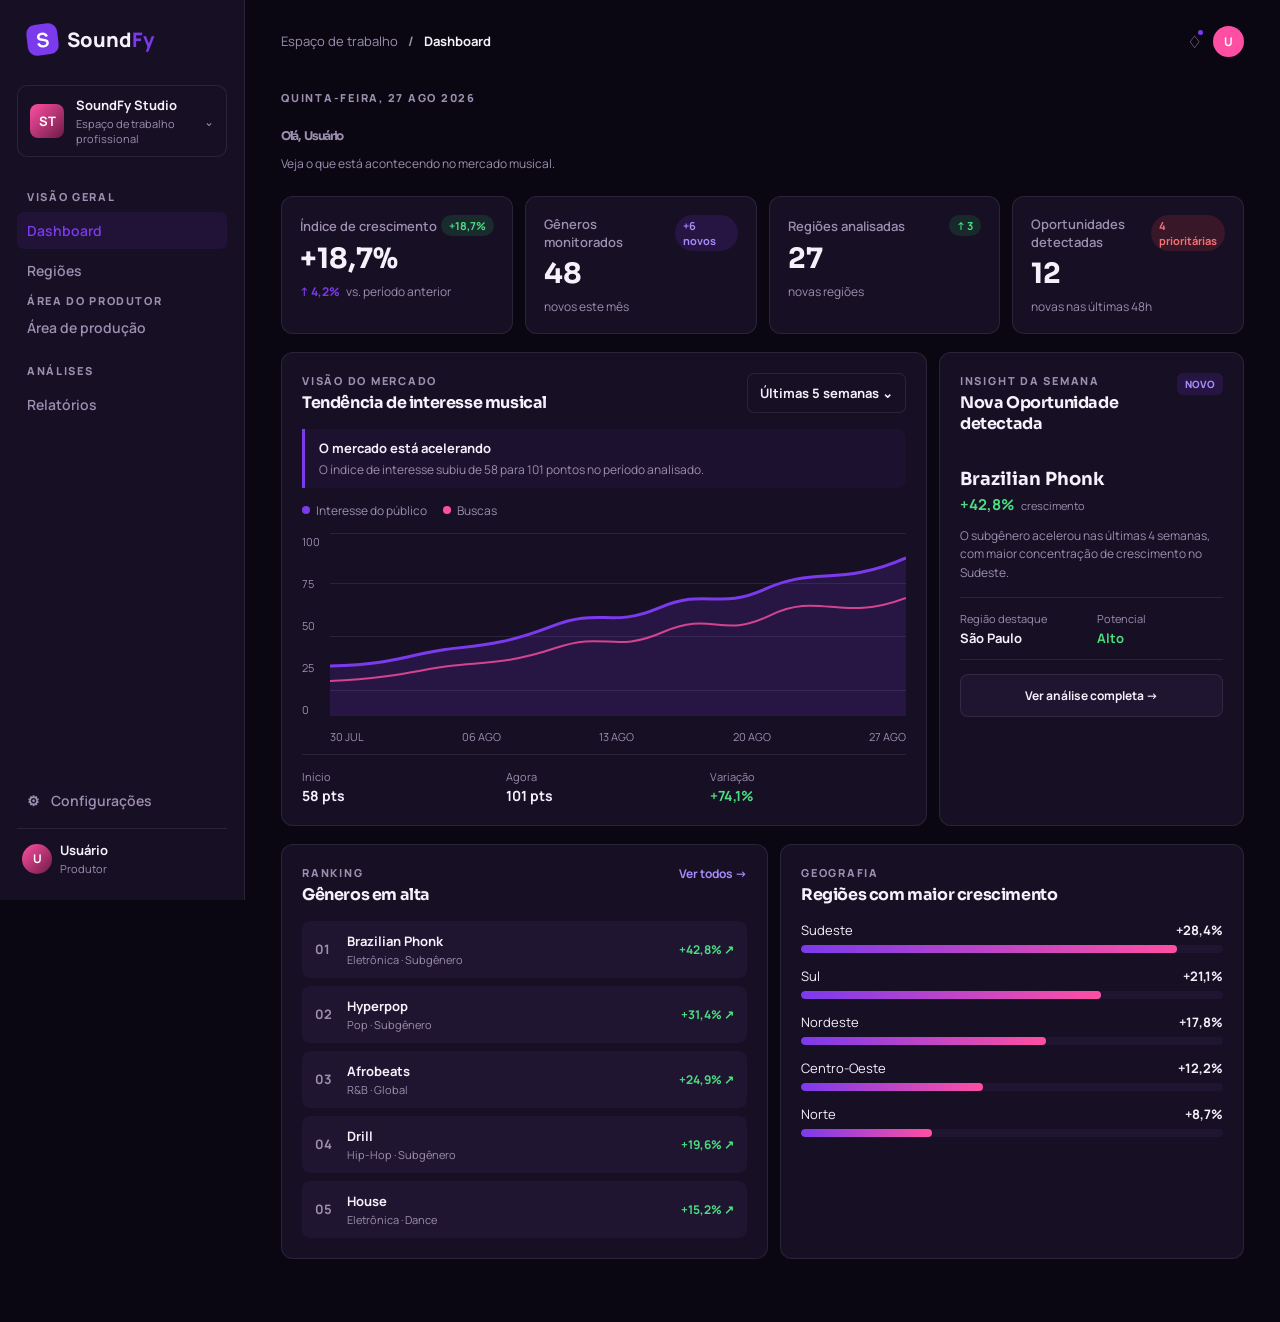
==== commit 5e85fe91: "feature/fix: Adicionei o logout do usuário, corrigi a internacionalização, melhorei o light mode e d" ====
--- a/public/Pages/index.html
+++ b/public/Pages/index.html
@@ -64,9 +64,9 @@
             </a>
 
             <div class="perfil">
-                <b>FL</b>
+                <b data-user-initials>U</b>
                 <div>
-                    <strong>Felipe Leone</strong>
+                    <strong data-user-name>Usuário</strong>
                     <small data-i18n="profile.producer">Produtor</small>
                 </div>
             </div>
@@ -93,12 +93,12 @@
                 <div class="menu-perfil-container">
                     <button class="avatar-topo" id="perfil-menu-botao" aria-label="Abrir menu do perfil"
                         aria-expanded="false" aria-controls="perfil-menu">
-                        FL
+                        <b data-user-initials>U</b>
                     </button>
 
                     <div class="menu-perfil" id="perfil-menu" hidden>
                         <div class="menu-perfil-info">
-                            <strong data-i18n="profile.name">Felipe Leone</strong>
+                            <strong data-user-name>Usuário</strong>
                             <small data-i18n="profile.producer">Produtor</small>
                         </div>
 
@@ -117,7 +117,10 @@
         <section class="introducao">
             <div>
                 <p data-i18n="index.date">Quinta-feira, 22 de Outubro</p>
-                <h1 data-i18n="index.greeting">Olá, Felipe</h1>
+                <h1>
+    <span data-i18n="index.greeting">Olá,</span>
+    <span id="nome-usuario-greeting">Usuário</span>
+</h1>
                 <span data-i18n="index.description">Aqui está o panorama geral do mercado musical de hoje.</span>
             </div>
         </section>
--- a/public/Style/style.css
+++ b/public/Style/style.css
@@ -61,13 +61,33 @@
     color: inherit;
 }
 
+input,
+textarea,
+select {
+    color: var(--texto);
+    background-color: var(--superficie-2);
+    border-color: var(--borda);
+}
+
+input::placeholder,
+textarea::placeholder {
+    color: var(--cinza);
+}
+
+input:focus-visible,
+textarea:focus-visible,
+select:focus-visible {
+    outline: 2px solid var(--roxo);
+    outline-offset: 2px;
+}
+
 /* Barra Lateral */
 .barra-lateral {
     position: fixed;
     inset: 0 auto 0 0;
     width: 245px;
     padding: 24px 17px;
-    background: #0d1014;
+    background: var(--superficie);
     border-right: 1px solid var(--borda);
     display: flex;
     flex-direction: column;
@@ -89,7 +109,7 @@
     display: grid;
     place-items: center;
     background: var(--roxo);
-    color: #0b0712;
+    color: #ffffff;
     border-radius: 9px;
     transform: rotate(-7deg);
 }
@@ -161,7 +181,7 @@
 
 nav label {
     margin: 14px 10px 5px;
-    color: #646b74;
+    color: var(--cinza);
     font-size: 11px;
     font-weight: 800;
     letter-spacing: .15em;
@@ -173,7 +193,7 @@
     gap: 11px;
     padding: 9px 10px;
     border-radius: 7px;
-    color: #9aa1aa;
+    color: var(--cinza);
     font-weight: 600;
     font-size: 14px;
 }
@@ -197,7 +217,7 @@
     gap: 11px;
     padding: 9px 10px;
     margin-bottom: 9px;
-    color: #9aa1aa;
+    color: var(--cinza);
     border-radius: 7px;
     font-size: 14px;
     font-weight: 600;
@@ -273,7 +293,7 @@
 
 .trilha b {
     margin: 0 7px;
-    color: #4c535b;
+    color: var(--cinza);
 }
 
 .trilha strong {
@@ -989,6 +1009,7 @@
 
 .escolha-tema.selecionado {
     border-color: rgba(124,58,237,.55);
+    background: var(--superficie);
 }
 
 .previa {
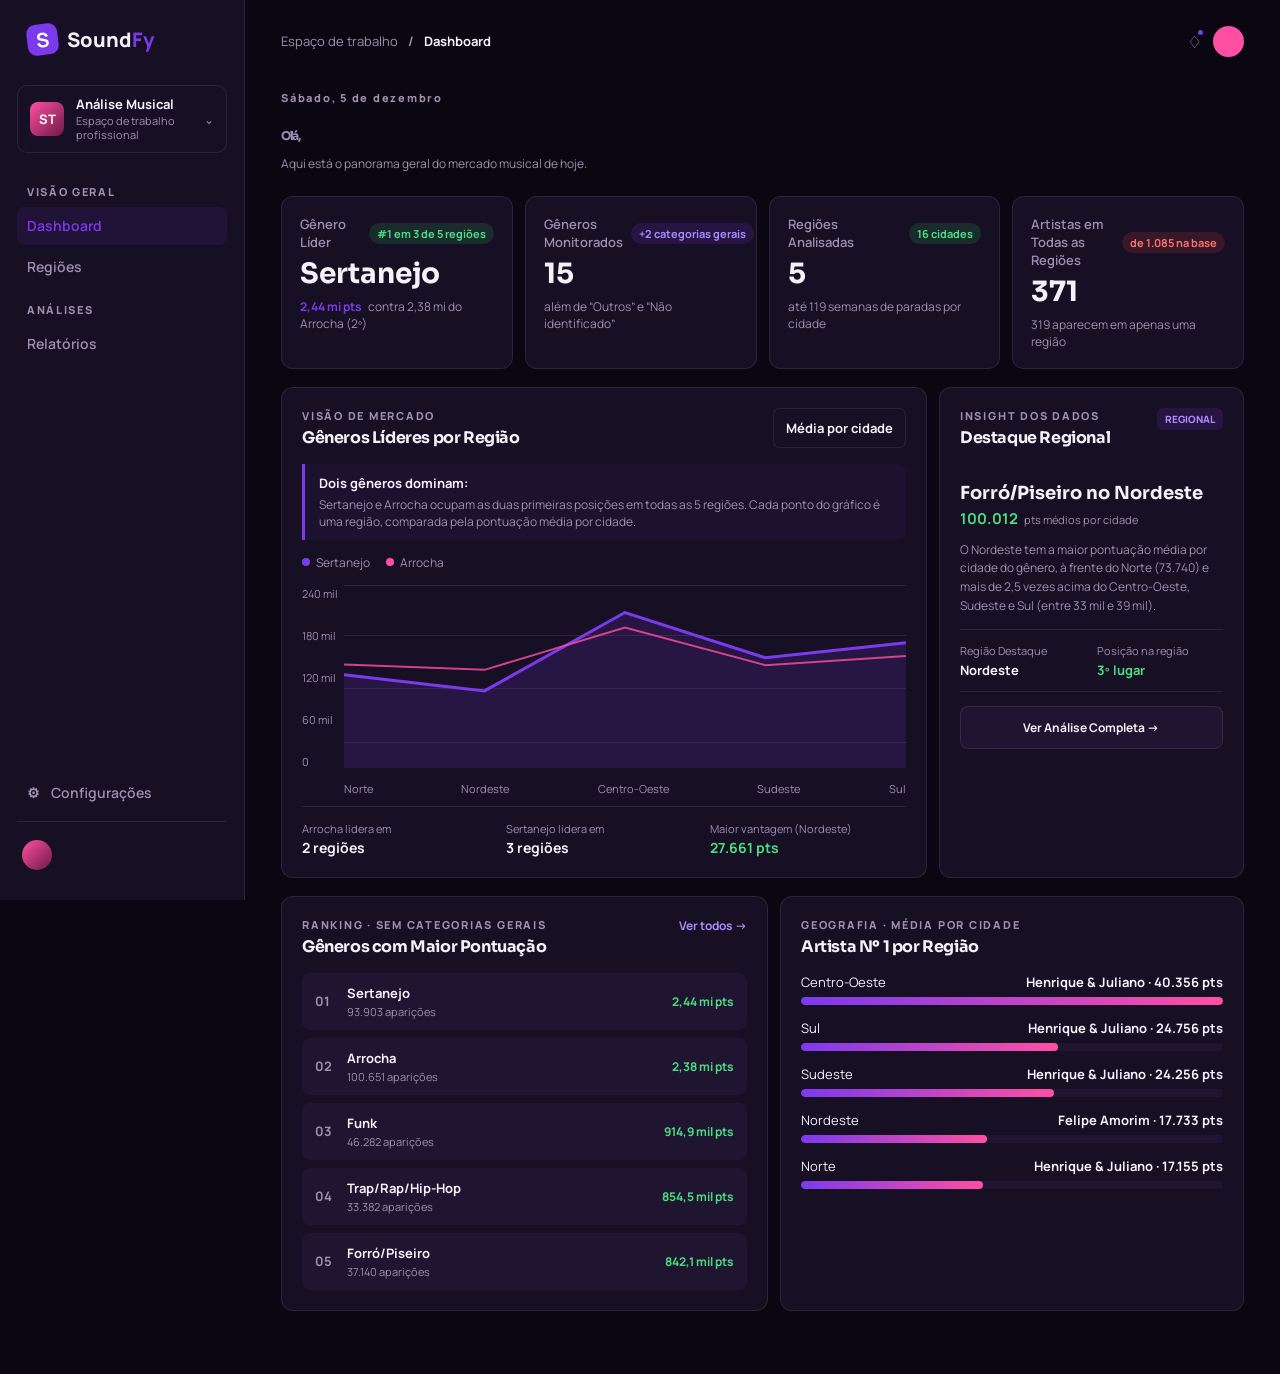
==== commit bf7a9d11: "feat: atualiza funcionalidades e interface do projeto" ====
--- a/public/Pages/index.html
+++ b/public/Pages/index.html
@@ -6,6 +6,7 @@
     <meta name="viewport" content="width=device-width, initial-scale=1.0">
     <title data-i18n="index.title">SoundFy — Dashboard</title>
     <link rel="stylesheet" href="../Style/style.css">
+    <script src="../JS/sidebar-perfil.js"></script>
 </head>
 
 <body>
@@ -18,8 +19,8 @@
         <div class="espaco-trabalho">
             <b>ST</b>
             <div>
-                <strong>SoundFy Studio</strong>
-                <small data-i18n="workspace.professional">Workspace Profissional</small>
+                <strong data-i18n="workspace.title">Análise Musical</strong>
+                <small data-i18n="workspace.professional">Espaço de trabalho profissional</small>
             </div>
             <i>⌄</i>
         </div>
@@ -37,16 +38,18 @@
 
             <div data-role-section="artist">
                 <label data-i18n="navigation.artistArea">ÁREA DO ARTISTA</label>
-                <a href="artista.html">
-                    <span data-i18n="navigation.artistProfile">Meu perfil de artista</span>
-                </a>
+
+            <a href="artista.html">
+                <span data-i18n="navigation.artistProfile">Meu perfil de artista</span>
+            </a>
             </div>
 
             <div data-role-section="producer">
                 <label data-i18n="navigation.producerArea">ÁREA DO PRODUTOR</label>
-                <a href="produtor.html">
-                    <span data-i18n="navigation.production">Área de produção</span>
-                </a>
+
+            <a href="produtor.html">
+                <span data-i18n="navigation.production">Área de produção</span>
+            </a>
             </div>
 
             <label data-i18n="navigation.analysis">ANÁLISES</label>
@@ -56,18 +59,15 @@
             </a>
         </nav>
 
-
-
         <div class="rodape-lateral">
-            <a href="configuracoes.html">
-                ⚙ <span data-i18n="navigation.settings">Configurações</span>
-            </a>
+            <a href="configuracoes.html">⚙ <span data-i18n="navigation.settings">Configurações</span></a>
 
             <div class="perfil">
                 <b data-user-initials>U</b>
                 <div>
                     <strong data-user-name>Usuário</strong>
-                    <small data-i18n="profile.producer">Produtor</small>
+                    <small data-role-section="artist" data-i18n="profile.artist">Artista</small>
+                    <small data-role-section="producer" data-i18n="profile.producer">Produtor</small>
                 </div>
             </div>
         </div>
@@ -88,10 +88,10 @@
             </div>
 
             <div class="acoes">
-                <button class="sino" aria-label="Notificações">♢<i></i></button>
+                <button class="sino" aria-label="Notificações" data-i18n-aria-label="configuracoes.notifications">♢<i></i></button>
 
                 <div class="menu-perfil-container">
-                    <button class="avatar-topo" id="perfil-menu-botao" aria-label="Abrir menu do perfil"
+                    <button class="avatar-topo" id="perfil-menu-botao" aria-label="Abrir menu do perfil" data-i18n-aria-label="profile.openMenu"
                         aria-expanded="false" aria-controls="perfil-menu">
                         <b data-user-initials>U</b>
                     </button>
@@ -99,7 +99,8 @@
                     <div class="menu-perfil" id="perfil-menu" hidden>
                         <div class="menu-perfil-info">
                             <strong data-user-name>Usuário</strong>
-                            <small data-i18n="profile.producer">Produtor</small>
+                            <small data-role-section="artist" data-i18n="profile.artist">Artista</small>
+                            <small data-role-section="producer" data-i18n="profile.producer">Produtor</small>
                         </div>
 
                         <a href="configuracoes.html" data-i18n="navigation.settings">
@@ -116,7 +117,7 @@
 
         <section class="introducao">
             <div>
-                <p data-i18n="index.date">Quinta-feira, 22 de Outubro</p>
+                <p data-i18n-date></p>
                 <h1>
     <span data-i18n="index.greeting">Olá,</span>
     <span id="nome-usuario-greeting">Usuário</span>
@@ -128,46 +129,46 @@
         <section class="indicadores">
             <article class="kpi-card">
                 <div class="kpi-header">
-                    <span data-i18n="index.growthIndex">Índice de Crescimento</span>
-                    <span class="kpi-badge positivo">+18,7%</span>
-                </div>
-                <strong class="kpi-valor">+18,7%</strong>
+                    <span data-i18n="index.leadGenre">Gênero Líder</span>
+                    <span class="kpi-badge positivo" data-i18n="index.leadGenreBadge">#1 em 3 de 5 regiões</span>
+                </div>
+                <strong class="kpi-valor">Sertanejo</strong>
                 <small class="kpi-meta">
-                    <em>↑ 4,2%</em>
-                    <span data-i18n="index.vsPreviousPeriod">vs. período anterior</span>
+                    <em data-i18n="common.millionPts" data-i18n-params='{"n":2.44}'>2,44 mi pts</em>
+                    <span data-i18n="index.leadGenreMeta">contra 2,38 mi do Arrocha (2º)</span>
                 </small>
             </article>
 
             <article class="kpi-card">
                 <div class="kpi-header">
                     <span data-i18n="index.monitoredGenres">Gêneros Monitorados</span>
-                    <span class="kpi-badge neutro">+6 novos</span>
-                </div>
-                <strong class="kpi-valor">48</strong>
+                    <span class="kpi-badge neutro" data-i18n="index.genresBadge">+2 categorias gerais</span>
+                </div>
+                <strong class="kpi-valor">15</strong>
                 <small class="kpi-meta">
-                    <span data-i18n="index.newThisMonth">adicionados este mês</span>
+                    <span data-i18n="index.genresMeta">além de “Outros” e “Não identificado”</span>
                 </small>
             </article>
 
             <article class="kpi-card">
                 <div class="kpi-header">
                     <span data-i18n="index.analyzedRegions">Regiões Analisadas</span>
-                    <span class="kpi-badge positivo">↑ 3</span>
-                </div>
-                <strong class="kpi-valor">27</strong>
+                    <span class="kpi-badge positivo" data-i18n="index.regionsBadge">16 cidades</span>
+                </div>
+                <strong class="kpi-valor">5</strong>
                 <small class="kpi-meta">
-                    <span data-i18n="index.newRegions">novas microrregiões</span>
+                    <span data-i18n="index.regionsMeta">até 119 semanas de paradas por cidade</span>
                 </small>
             </article>
 
             <article class="kpi-card">
                 <div class="kpi-header">
-                    <span data-i18n="index.detectedOpportunities">Oportunidades</span>
-                    <span class="kpi-badge alerta">4 prioritárias</span>
-                </div>
-                <strong class="kpi-valor">12</strong>
+                    <span data-i18n="index.nationalArtists">Artistas em Todas as Regiões</span>
+                    <span class="kpi-badge alerta" data-i18n="index.artistsBadge">de 1.085 na base</span>
+                </div>
+                <strong class="kpi-valor">371</strong>
                 <small class="kpi-meta">
-                    <span data-i18n="index.newLast48Hours">detectadas nas últimas 48h</span>
+                    <span data-i18n="index.artistsMeta">319 aparecem em apenas uma região</span>
                 </small>
             </article>
         </section>
@@ -177,34 +178,35 @@
                 <div class="painel-cabecalho">
                     <div>
                         <p data-i18n="index.marketView">VISÃO DE MERCADO</p>
-                        <h2 data-i18n="index.musicInterestTrend">Tendência de Interesse Musical</h2>
-                    </div>
-                    <button class="filtro" data-i18n="index.last5Weeks">Últimas 5 semanas</button>
+                        <h2 data-i18n="index.leadGenresByRegion">Gêneros Líderes por Região</h2>
+                    </div>
+                    <button class="filtro" data-i18n="index.avgPerCity">Média por cidade</button>
                 </div>
 
                 <div class="explicacao-grafico">
-                    <strong data-i18n="index.marketAccelerating">Mercado em aceleração:</strong>
-                    <span data-i18n="index.marketExplanation">O volume de buscas por novos gêneros cresceu 74% no
-                        período.</span>
+                    <strong data-i18n="index.twoGenresLead">Dois gêneros dominam:</strong>
+                    <span data-i18n="index.twoGenresExplanation">Sertanejo e Arrocha ocupam as duas primeiras posições
+                        em todas as 5 regiões. Cada ponto do gráfico é uma região, comparada pela pontuação média por
+                        cidade.</span>
                 </div>
 
                 <div class="legenda">
                     <span>
                         <i class="ponto-primario"></i>
-                        <span data-i18n="index.publicInterest">Interesse do público</span>
+                        <span data-i18n="index.legendSertanejo">Sertanejo</span>
                     </span>
                     <span>
                         <i class="ponto-secundario"></i>
-                        <span data-i18n="index.searches">Volume de buscas</span>
+                        <span data-i18n="index.legendArrocha">Arrocha</span>
                     </span>
                 </div>
 
                 <div class="grafico">
                     <div class="eixo">
-                        <span>100</span>
-                        <span>75</span>
-                        <span>50</span>
-                        <span>25</span>
+                        <span data-i18n="index.axisThousands" data-i18n-params='{"n":240}'>240 mil</span>
+                        <span data-i18n="index.axisThousands" data-i18n-params='{"n":180}'>180 mil</span>
+                        <span data-i18n="index.axisThousands" data-i18n-params='{"n":120}'>120 mil</span>
+                        <span data-i18n="index.axisThousands" data-i18n-params='{"n":60}'>60 mil</span>
                         <span>0</span>
                     </div>
 
@@ -215,40 +217,41 @@
                         <div class="line l4"></div>
 
                         <svg viewBox="0 0 700 220" preserveAspectRatio="none"
-                            aria-label="Gráfico de tendência de interesse">
+                            aria-label="Gráfico da pontuação média por cidade de Sertanejo e Arrocha em cada região"
+                            data-i18n-aria-label="index.chartAria">
                             <path class="area"
-                                d="M0 160 C80 158 100 145 140 140 S210 135 270 112 S340 115 400 90 S470 94 530 67 S620 65 700 30 L700 220 L0 220Z">
+                                d="M0 107.8 L175 127.3 L350 33.1 L525 87.5 L700 69.3 L700 220 L0 220Z">
                             </path>
                             <path class="tendencia"
-                                d="M0 160 C80 158 100 145 140 140 S210 135 270 112 S340 115 400 90 S470 94 530 67 S620 65 700 30">
+                                d="M0 107.8 L175 127.3 L350 33.1 L525 87.5 L700 69.3">
                             </path>
                             <path class="tendencia linha-secundaria"
-                                d="M0 178 C80 174 105 165 145 160 S215 158 275 138 S345 145 405 119 S475 128 535 99 S620 108 700 78">
+                                d="M0 95.5 L175 102.0 L350 51.0 L525 96.4 L700 85.3">
                             </path>
                         </svg>
 
                         <div class="datas">
-                            <span data-i18n="index.date30Jul">30 Jul</span>
-                            <span data-i18n="index.date06Aug">06 Ago</span>
-                            <span data-i18n="index.date13Aug">13 Ago</span>
-                            <span data-i18n="index.date20Aug">20 Ago</span>
-                            <span data-i18n="index.date27Aug">27 Ago</span>
+                            <span data-i18n="index.north">Norte</span>
+                            <span data-i18n="index.northeast">Nordeste</span>
+                            <span data-i18n="index.centralWest">Centro-Oeste</span>
+                            <span data-i18n="index.southeast">Sudeste</span>
+                            <span data-i18n="index.south">Sul</span>
                         </div>
                     </div>
                 </div>
 
                 <div class="resumo-tendencia">
                     <div>
-                        <span data-i18n="index.start">Início</span>
-                        <strong>58 pts</strong>
-                    </div>
-                    <div>
-                        <span data-i18n="index.now">Atual</span>
-                        <strong>101 pts</strong>
-                    </div>
-                    <div>
-                        <span data-i18n="index.change">Variação</span>
-                        <strong class="texto-positivo">+74,1%</strong>
+                        <span data-i18n="index.arrochaLeads">Arrocha lidera em</span>
+                        <strong data-i18n="index.regionsCount" data-i18n-params='{"n":2}'>2 regiões</strong>
+                    </div>
+                    <div>
+                        <span data-i18n="index.sertanejoLeads">Sertanejo lidera em</span>
+                        <strong data-i18n="index.regionsCount" data-i18n-params='{"n":3}'>3 regiões</strong>
+                    </div>
+                    <div>
+                        <span data-i18n="index.biggestGap">Maior vantagem (Nordeste)</span>
+                        <strong class="texto-positivo" data-i18n="common.pts" data-i18n-params='{"n":27661}'>27.661 pts</strong>
                     </div>
                 </div>
             </article>
@@ -256,30 +259,31 @@
             <article class="painel insight" id="insights">
                 <div class="painel-cabecalho">
                     <div>
-                        <p data-i18n="index.weeklyInsight">INSIGHT DA SEMANA</p>
-                        <h2><b data-i18n="index.newOpportunity">Nova Oportunidade</b></h2>
-                    </div>
-                    <mark data-i18n="index.new">NOVO</mark>
+                        <p data-i18n="index.dataInsight">INSIGHT DOS DADOS</p>
+                        <h2><b data-i18n="index.regionalHighlight">Destaque Regional</b></h2>
+                    </div>
+                    <mark data-i18n="index.regional">REGIONAL</mark>
                 </div>
 
                 <div class="corpo-insight">
-                    <h3>Brazilian Phonk</h3>
+                    <h3 data-i18n="index.forroTitle">Forró/Piseiro no Nordeste</h3>
                     <div class="crescimento-tag">
-                        <strong>+42,8%</strong>
-                        <small data-i18n="index.growth">de crescimento</small>
-                    </div>
-                    <p data-i18n="index.phonkDescription">Alta demanda em playlists de treino e redes de vídeo curto com
-                        escassez de lançamentos de produtores nacionais.</p>
+                        <strong data-i18n-number="100012">100.012</strong>
+                        <small data-i18n="index.avgPtsPerCity">pts médios por cidade</small>
+                    </div>
+                    <p data-i18n="index.forroDescription">O Nordeste tem a maior pontuação média por cidade do gênero,
+                        à frente do Norte (73.740) e mais de 2,5 vezes acima do Centro-Oeste, Sudeste e Sul
+                        (entre 33 mil e 39 mil).</p>
                 </div>
 
                 <div class="meta">
                     <div>
                         <span data-i18n="index.highlightRegion">Região Destaque</span>
-                        <strong>São Paulo</strong>
-                    </div>
-                    <div>
-                        <span data-i18n="index.potential">Potencial</span>
-                        <strong class="texto-positivo" data-i18n="index.high">Alto</strong>
+                        <strong data-i18n="index.northeast">Nordeste</strong>
+                    </div>
+                    <div>
+                        <span data-i18n="index.genreRank">Posição na região</span>
+                        <strong class="texto-positivo" data-i18n="index.thirdPlace">3º lugar</strong>
                     </div>
                 </div>
 
@@ -291,8 +295,8 @@
             <article class="painel" id="generos">
                 <div class="painel-cabecalho">
                     <div>
-                        <p data-i18n="index.ranking">RANKING</p>
-                        <h2 data-i18n="index.trendingGenres">Gêneros em Alta</h2>
+                        <p data-i18n="index.rankingNoGeneral">RANKING · SEM CATEGORIAS GERAIS</p>
+                        <h2 data-i18n="index.topGenresByScore">Gêneros com Maior Pontuação</h2>
                     </div>
                     <a class="link-ver-mais" href="#generos" data-i18n="index.viewAll">Ver todos →</a>
                 </div>
@@ -301,46 +305,46 @@
                     <div class="item-rank">
                         <span class="posicao">01</span>
                         <div class="info">
-                            <strong>Brazilian Phonk</strong>
-                            <small data-i18n="index.electronicSubgenre">Subgênero Eletrônico</small>
-                        </div>
-                        <span class="variacao positivo">+42,8% ↗</span>
+                            <strong>Sertanejo</strong>
+                            <small data-i18n="common.appearances" data-i18n-params='{"n":93903}'>93.903 aparições</small>
+                        </div>
+                        <span class="variacao positivo" data-i18n="common.millionPts" data-i18n-params='{"n":2.44}'>2,44 mi pts</span>
                     </div>
 
                     <div class="item-rank">
                         <span class="posicao">02</span>
                         <div class="info">
-                            <strong>Hyperpop</strong>
-                            <small data-i18n="index.popSubgenre">Subgênero Pop</small>
-                        </div>
-                        <span class="variacao positivo">+31,4% ↗</span>
+                            <strong>Arrocha</strong>
+                            <small data-i18n="common.appearances" data-i18n-params='{"n":100651}'>100.651 aparições</small>
+                        </div>
+                        <span class="variacao positivo" data-i18n="common.millionPts" data-i18n-params='{"n":2.38}'>2,38 mi pts</span>
                     </div>
 
                     <div class="item-rank">
                         <span class="posicao">03</span>
                         <div class="info">
-                            <strong>Afrobeats</strong>
-                            <small data-i18n="index.rnbGlobal">R&B / Global</small>
-                        </div>
-                        <span class="variacao positivo">+24,9% ↗</span>
+                            <strong>Funk</strong>
+                            <small data-i18n="common.appearances" data-i18n-params='{"n":46282}'>46.282 aparições</small>
+                        </div>
+                        <span class="variacao positivo" data-i18n="common.thousandPts" data-i18n-params='{"n":914.9}'>914,9 mil pts</span>
                     </div>
 
                     <div class="item-rank">
                         <span class="posicao">04</span>
                         <div class="info">
-                            <strong>Drill</strong>
-                            <small data-i18n="index.hipHopSubgenre">Subgênero Hip-Hop</small>
-                        </div>
-                        <span class="variacao positivo">+19,6% ↗</span>
+                            <strong>Trap/Rap/Hip-Hop</strong>
+                            <small data-i18n="common.appearances" data-i18n-params='{"n":33382}'>33.382 aparições</small>
+                        </div>
+                        <span class="variacao positivo" data-i18n="common.thousandPts" data-i18n-params='{"n":854.5}'>854,5 mil pts</span>
                     </div>
 
                     <div class="item-rank">
                         <span class="posicao">05</span>
                         <div class="info">
-                            <strong>House</strong>
-                            <small data-i18n="index.electronicDance">Eletrônico / Dance</small>
-                        </div>
-                        <span class="variacao positivo">+15,2% ↗</span>
+                            <strong>Forró/Piseiro</strong>
+                            <small data-i18n="common.appearances" data-i18n-params='{"n":37140}'>37.140 aparições</small>
+                        </div>
+                        <span class="variacao positivo" data-i18n="common.thousandPts" data-i18n-params='{"n":842.1}'>842,1 mil pts</span>
                     </div>
                 </div>
             </article>
@@ -348,59 +352,59 @@
             <article class="painel" id="regioes">
                 <div class="painel-cabecalho">
                     <div>
-                        <p data-i18n="index.geography">GEOGRAFIA</p>
-                        <h2 data-i18n="index.regionsGrowth">Crescimento por Região</h2>
+                        <p data-i18n="index.geographyAvg">GEOGRAFIA · MÉDIA POR CIDADE</p>
+                        <h2 data-i18n="index.topArtistByRegion">Artista Nº 1 por Região</h2>
                     </div>
                 </div>
 
                 <div class="lista-regioes">
                     <div class="item-regiao">
                         <div class="regiao-info">
-                            <span data-i18n="index.southeast">Sudeste</span>
-                            <strong>+28,4%</strong>
+                            <span data-i18n="index.centralWest">Centro-Oeste</span>
+                            <strong data-i18n="index.artistPts" data-i18n-params='{"artist":"Henrique &amp; Juliano","pts":40356}'>Henrique &amp; Juliano · 40.356 pts</strong>
                         </div>
                         <div class="barra-fundo">
-                            <div class="barra-progresso" style="width: 89%;"></div>
+                            <div class="barra-progresso" style="width: 100%;"></div>
                         </div>
                     </div>
 
                     <div class="item-regiao">
                         <div class="regiao-info">
                             <span data-i18n="index.south">Sul</span>
-                            <strong>+21,1%</strong>
+                            <strong data-i18n="index.artistPts" data-i18n-params='{"artist":"Henrique &amp; Juliano","pts":24756}'>Henrique &amp; Juliano · 24.756 pts</strong>
                         </div>
                         <div class="barra-fundo">
-                            <div class="barra-progresso" style="width: 71%;"></div>
+                            <div class="barra-progresso" style="width: 61%;"></div>
+                        </div>
+                    </div>
+
+                    <div class="item-regiao">
+                        <div class="regiao-info">
+                            <span data-i18n="index.southeast">Sudeste</span>
+                            <strong data-i18n="index.artistPts" data-i18n-params='{"artist":"Henrique &amp; Juliano","pts":24256}'>Henrique &amp; Juliano · 24.256 pts</strong>
+                        </div>
+                        <div class="barra-fundo">
+                            <div class="barra-progresso" style="width: 60%;"></div>
                         </div>
                     </div>
 
                     <div class="item-regiao">
                         <div class="regiao-info">
                             <span data-i18n="index.northeast">Nordeste</span>
-                            <strong>+17,8%</strong>
+                            <strong data-i18n="index.artistPts" data-i18n-params='{"artist":"Felipe Amorim","pts":17733}'>Felipe Amorim · 17.733 pts</strong>
                         </div>
                         <div class="barra-fundo">
-                            <div class="barra-progresso" style="width: 58%;"></div>
-                        </div>
-                    </div>
-
-                    <div class="item-regiao">
-                        <div class="regiao-info">
-                            <span data-i18n="index.centralWest">Centro-Oeste</span>
-                            <strong>+12,2%</strong>
-                        </div>
-                        <div class="barra-fundo">
-                            <div class="barra-progresso" style="width: 43%;"></div>
+                            <div class="barra-progresso" style="width: 44%;"></div>
                         </div>
                     </div>
 
                     <div class="item-regiao">
                         <div class="regiao-info">
                             <span data-i18n="index.north">Norte</span>
-                            <strong>+8,7%</strong>
+                            <strong data-i18n="index.artistPts" data-i18n-params='{"artist":"Henrique &amp; Juliano","pts":17155}'>Henrique &amp; Juliano · 17.155 pts</strong>
                         </div>
                         <div class="barra-fundo">
-                            <div class="barra-progresso" style="width: 31%;"></div>
+                            <div class="barra-progresso" style="width: 43%;"></div>
                         </div>
                     </div>
                 </div>
@@ -413,7 +417,6 @@
     <script src="../JS/translate.js"></script>
     <script src="../JS/script.js"></script>
     <script src="../JS/menu-perfil.js"></script>
-    <script src="../JS/sidebar-perfil.js"></script>
 </body>
 
 </html>
--- a/public/Style/style.css
+++ b/public/Style/style.css
@@ -426,6 +426,7 @@
     display: flex;
     align-items: center;
     justify-content: space-between;
+    gap: 8px;
     font-size: 13px;
     color: var(--cinza);
     font-weight: 600;
@@ -436,6 +437,8 @@
     border-radius: 20px;
     font-size: 11px;
     font-weight: 700;
+    white-space: nowrap;
+    flex-shrink: 0;
 }
 
 .kpi-badge.positivo { background: rgba(34, 197, 94, 0.15); color: #4ade80; }
@@ -547,7 +550,7 @@
 .grafico {
     height: 215px;
     display: grid;
-    grid-template-columns: 28px 1fr;
+    grid-template-columns: 42px 1fr;
     margin-top: 10px;
 }
 
@@ -558,6 +561,7 @@
     padding: 5px 0 27px;
     color: var(--cinza);
     font-size: 11px;
+    white-space: nowrap;
 }
 
 .grafico-area {
@@ -1064,16 +1068,6 @@
     margin-top: 3px;
     color: var(--cinza);
     font-size: 11px;
-}
-
-.configuracao > em {
-    font-style: normal;
-    color: var(--roxo);
-    background: rgba(124,58,237,.09);
-    padding: 4px 6px;
-    border-radius: 4px;
-    font-size: 10px;
-    font-weight: 800;
 }
 
 .alternador {
@@ -1194,6 +1188,82 @@
 
 nav [data-role-section][hidden] {
     display: none !important;
+}
+
+/* ============================================================
+   Barra lateral: abas por perfil (sem piscar)
+   Por padrão, tudo que é específico de perfil fica oculto. O script
+   JS/sidebar-perfil.js (no <head>) grava o perfil em
+   <html data-perfil="artista|produtor"> antes da primeira pintura.
+   Sem perfil válido, nenhuma opção específica é exibida.
+   ============================================================ */
+[data-role-section] {
+    display: none !important;
+}
+
+html[data-perfil="artista"] [data-role-section="artist"],
+html[data-perfil="produtor"] [data-role-section="producer"] {
+    display: block !important;
+}
+
+/* ============================================================
+   Barra lateral: estrutura estável (mesmas alturas em todas as páginas)
+   ============================================================ */
+.barra-lateral .logo {
+    height: 31px;
+    flex-shrink: 0;
+}
+
+.barra-lateral .espaco-trabalho {
+    min-height: 56px;
+    flex-shrink: 0;
+}
+
+.barra-lateral .espaco-trabalho div strong,
+.barra-lateral .perfil strong {
+    line-height: 16px;
+}
+
+.barra-lateral .espaco-trabalho div small,
+.barra-lateral .perfil small {
+    line-height: 14px;
+    min-height: 14px;
+}
+
+.barra-lateral nav {
+    flex-shrink: 0;
+}
+
+.barra-lateral nav label {
+    display: block;
+    line-height: 14px;
+}
+
+.barra-lateral nav a {
+    min-height: 38px;
+    line-height: 20px;
+    box-sizing: border-box;
+}
+
+.barra-lateral .rodape-lateral {
+    flex-shrink: 0;
+}
+
+.barra-lateral .rodape-lateral > a {
+    align-items: center;
+    min-height: 38px;
+    line-height: 20px;
+    box-sizing: border-box;
+}
+
+.barra-lateral .perfil {
+    min-height: 55px;
+    box-sizing: border-box;
+}
+
+.barra-lateral .perfil > div {
+    min-width: 0;
+    min-height: 32px;
 }
 
 .idioma-select {
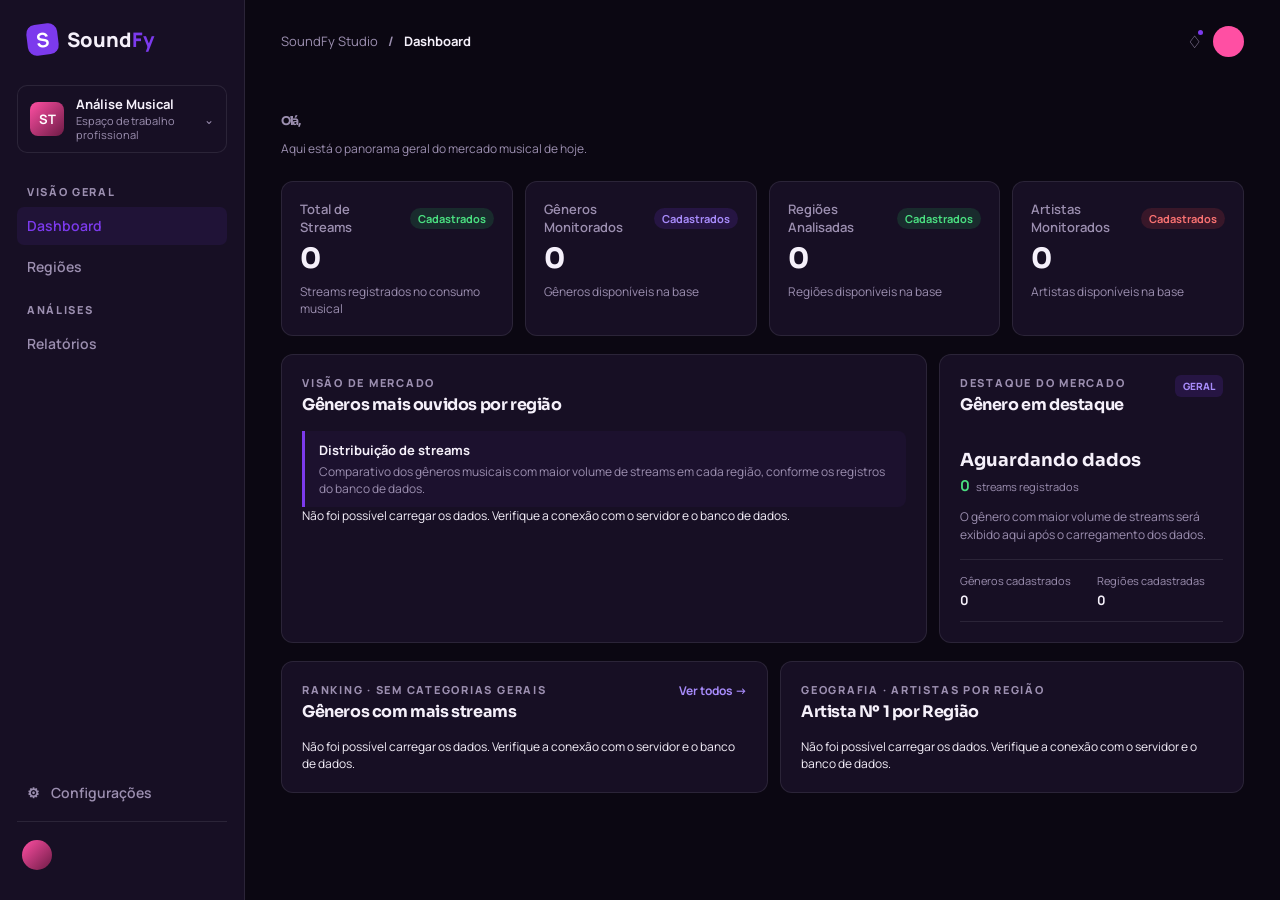
==== commit a83741e0: "Painel principal da dashboard funcionando" ====
--- a/public/Pages/index.html
+++ b/public/Pages/index.html
@@ -129,47 +129,38 @@
         <section class="indicadores">
             <article class="kpi-card">
                 <div class="kpi-header">
-                    <span data-i18n="index.leadGenre">Gênero Líder</span>
-                    <span class="kpi-badge positivo" data-i18n="index.leadGenreBadge">#1 em 3 de 5 regiões</span>
-                </div>
-                <strong class="kpi-valor">Sertanejo</strong>
-                <small class="kpi-meta">
-                    <em data-i18n="common.millionPts" data-i18n-params='{"n":2.44}'>2,44 mi pts</em>
-                    <span data-i18n="index.leadGenreMeta">contra 2,38 mi do Arrocha (2º)</span>
-                </small>
-            </article>
-
-            <article class="kpi-card">
-                <div class="kpi-header">
-                    <span data-i18n="index.monitoredGenres">Gêneros Monitorados</span>
-                    <span class="kpi-badge neutro" data-i18n="index.genresBadge">+2 categorias gerais</span>
-                </div>
-                <strong class="kpi-valor">15</strong>
-                <small class="kpi-meta">
-                    <span data-i18n="index.genresMeta">além de “Outros” e “Não identificado”</span>
-                </small>
-            </article>
-
-            <article class="kpi-card">
-                <div class="kpi-header">
-                    <span data-i18n="index.analyzedRegions">Regiões Analisadas</span>
-                    <span class="kpi-badge positivo" data-i18n="index.regionsBadge">16 cidades</span>
-                </div>
-                <strong class="kpi-valor">5</strong>
-                <small class="kpi-meta">
-                    <span data-i18n="index.regionsMeta">até 119 semanas de paradas por cidade</span>
-                </small>
-            </article>
-
-            <article class="kpi-card">
-                <div class="kpi-header">
-                    <span data-i18n="index.nationalArtists">Artistas em Todas as Regiões</span>
-                    <span class="kpi-badge alerta" data-i18n="index.artistsBadge">de 1.085 na base</span>
-                </div>
-                <strong class="kpi-valor">371</strong>
-                <small class="kpi-meta">
-                    <span data-i18n="index.artistsMeta">319 aparecem em apenas uma região</span>
-                </small>
+                    <span data-i18n="index.kpiStreams">Total de Streams</span>
+                    <span class="kpi-badge positivo" data-i18n="index.registered">Cadastrados</span>
+                </div>
+                <strong class="kpi-valor" id="kpi-total-streams">0</strong>
+                <small class="kpi-meta" data-i18n="index.kpiStreamsMeta">Streams registrados no consumo musical</small>
+            </article>
+
+            <article class="kpi-card">
+                <div class="kpi-header">
+                    <span data-i18n="index.kpiGenres">Gêneros Monitorados</span>
+                    <span class="kpi-badge neutro" data-i18n="index.registered">Cadastrados</span>
+                </div>
+                <strong class="kpi-valor" id="kpi-total-generos">0</strong>
+                <small class="kpi-meta" data-i18n="index.kpiGenresMeta">Gêneros disponíveis na base</small>
+            </article>
+
+            <article class="kpi-card">
+                <div class="kpi-header">
+                    <span data-i18n="index.kpiRegions">Regiões Analisadas</span>
+                    <span class="kpi-badge positivo" data-i18n="index.registered">Cadastrados</span>
+                </div>
+                <strong class="kpi-valor" id="kpi-total-regioes">0</strong>
+                <small class="kpi-meta" data-i18n="index.kpiRegionsMeta">Regiões disponíveis na base</small>
+            </article>
+
+            <article class="kpi-card">
+                <div class="kpi-header">
+                    <span data-i18n="index.kpiArtists">Artistas Monitorados</span>
+                    <span class="kpi-badge alerta" data-i18n="index.registered">Cadastrados</span>
+                </div>
+                <strong class="kpi-valor" id="kpi-total-artistas">0</strong>
+                <small class="kpi-meta" data-i18n="index.kpiArtistsMeta">Artistas disponíveis na base</small>
             </article>
         </section>
 
@@ -178,116 +169,48 @@
                 <div class="painel-cabecalho">
                     <div>
                         <p data-i18n="index.marketView">VISÃO DE MERCADO</p>
-                        <h2 data-i18n="index.leadGenresByRegion">Gêneros Líderes por Região</h2>
-                    </div>
-                    <button class="filtro" data-i18n="index.avgPerCity">Média por cidade</button>
+                        <h2 data-i18n="index.marketGenresByRegion">Gêneros mais ouvidos por região</h2>
+                    </div>
                 </div>
 
                 <div class="explicacao-grafico">
-                    <strong data-i18n="index.twoGenresLead">Dois gêneros dominam:</strong>
-                    <span data-i18n="index.twoGenresExplanation">Sertanejo e Arrocha ocupam as duas primeiras posições
-                        em todas as 5 regiões. Cada ponto do gráfico é uma região, comparada pela pontuação média por
-                        cidade.</span>
-                </div>
-
-                <div class="legenda">
-                    <span>
-                        <i class="ponto-primario"></i>
-                        <span data-i18n="index.legendSertanejo">Sertanejo</span>
-                    </span>
-                    <span>
-                        <i class="ponto-secundario"></i>
-                        <span data-i18n="index.legendArrocha">Arrocha</span>
-                    </span>
-                </div>
-
-                <div class="grafico">
-                    <div class="eixo">
-                        <span data-i18n="index.axisThousands" data-i18n-params='{"n":240}'>240 mil</span>
-                        <span data-i18n="index.axisThousands" data-i18n-params='{"n":180}'>180 mil</span>
-                        <span data-i18n="index.axisThousands" data-i18n-params='{"n":120}'>120 mil</span>
-                        <span data-i18n="index.axisThousands" data-i18n-params='{"n":60}'>60 mil</span>
-                        <span>0</span>
-                    </div>
-
-                    <div class="grafico-area">
-                        <div class="line l1"></div>
-                        <div class="line l2"></div>
-                        <div class="line l3"></div>
-                        <div class="line l4"></div>
-
-                        <svg viewBox="0 0 700 220" preserveAspectRatio="none"
-                            aria-label="Gráfico da pontuação média por cidade de Sertanejo e Arrocha em cada região"
-                            data-i18n-aria-label="index.chartAria">
-                            <path class="area"
-                                d="M0 107.8 L175 127.3 L350 33.1 L525 87.5 L700 69.3 L700 220 L0 220Z">
-                            </path>
-                            <path class="tendencia"
-                                d="M0 107.8 L175 127.3 L350 33.1 L525 87.5 L700 69.3">
-                            </path>
-                            <path class="tendencia linha-secundaria"
-                                d="M0 95.5 L175 102.0 L350 51.0 L525 96.4 L700 85.3">
-                            </path>
-                        </svg>
-
-                        <div class="datas">
-                            <span data-i18n="index.north">Norte</span>
-                            <span data-i18n="index.northeast">Nordeste</span>
-                            <span data-i18n="index.centralWest">Centro-Oeste</span>
-                            <span data-i18n="index.southeast">Sudeste</span>
-                            <span data-i18n="index.south">Sul</span>
-                        </div>
-                    </div>
-                </div>
-
-                <div class="resumo-tendencia">
-                    <div>
-                        <span data-i18n="index.arrochaLeads">Arrocha lidera em</span>
-                        <strong data-i18n="index.regionsCount" data-i18n-params='{"n":2}'>2 regiões</strong>
-                    </div>
-                    <div>
-                        <span data-i18n="index.sertanejoLeads">Sertanejo lidera em</span>
-                        <strong data-i18n="index.regionsCount" data-i18n-params='{"n":3}'>3 regiões</strong>
-                    </div>
-                    <div>
-                        <span data-i18n="index.biggestGap">Maior vantagem (Nordeste)</span>
-                        <strong class="texto-positivo" data-i18n="common.pts" data-i18n-params='{"n":27661}'>27.661 pts</strong>
-                    </div>
+                    <strong data-i18n="index.streamsDistribution">Distribuição de streams</strong>
+                    <span data-i18n="index.regionGenreExplanation">Comparativo dos gêneros musicais com maior volume de streams em cada região, conforme os registros do banco de dados.</span>
+                </div>
+
+                <div id="grafico-generos-regiao" class="lista-regioes">
+                    <p class="mensagem-dashboard" data-i18n="index.loadingDashboard">Carregando dados do painel...</p>
                 </div>
             </article>
 
             <article class="painel insight" id="insights">
                 <div class="painel-cabecalho">
                     <div>
-                        <p data-i18n="index.dataInsight">INSIGHT DOS DADOS</p>
-                        <h2><b data-i18n="index.regionalHighlight">Destaque Regional</b></h2>
-                    </div>
-                    <mark data-i18n="index.regional">REGIONAL</mark>
+                        <p data-i18n="index.marketHighlight">DESTAQUE DO MERCADO</p>
+                        <h2 data-i18n="index.featuredGenre">Gênero em destaque</h2>
+                    </div>
+                    <mark data-i18n="index.general">GERAL</mark>
                 </div>
 
                 <div class="corpo-insight">
-                    <h3 data-i18n="index.forroTitle">Forró/Piseiro no Nordeste</h3>
+                    <h3 id="insight-genero">Aguardando dados</h3>
                     <div class="crescimento-tag">
-                        <strong data-i18n-number="100012">100.012</strong>
-                        <small data-i18n="index.avgPtsPerCity">pts médios por cidade</small>
-                    </div>
-                    <p data-i18n="index.forroDescription">O Nordeste tem a maior pontuação média por cidade do gênero,
-                        à frente do Norte (73.740) e mais de 2,5 vezes acima do Centro-Oeste, Sudeste e Sul
-                        (entre 33 mil e 39 mil).</p>
+                        <strong id="insight-streams">0</strong>
+                        <small data-i18n="index.streamsRecorded">streams registrados</small>
+                    </div>
+                    <p id="insight-descricao">O gênero com maior volume de streams será exibido aqui após o carregamento dos dados.</p>
                 </div>
 
                 <div class="meta">
                     <div>
-                        <span data-i18n="index.highlightRegion">Região Destaque</span>
-                        <strong data-i18n="index.northeast">Nordeste</strong>
-                    </div>
-                    <div>
-                        <span data-i18n="index.genreRank">Posição na região</span>
-                        <strong class="texto-positivo" data-i18n="index.thirdPlace">3º lugar</strong>
-                    </div>
-                </div>
-
-                <button class="botao-acao" data-i18n="index.viewFullAnalysis">Ver Análise Completa →</button>
+                        <span data-i18n="index.registeredGenres">Gêneros cadastrados</span>
+                        <strong id="insight-qtd-generos">0</strong>
+                    </div>
+                    <div>
+                        <span data-i18n="index.registeredRegions">Regiões cadastradas</span>
+                        <strong id="insight-qtd-regioes">0</strong>
+                    </div>
+                </div>
             </article>
         </section>
 
@@ -296,117 +219,26 @@
                 <div class="painel-cabecalho">
                     <div>
                         <p data-i18n="index.rankingNoGeneral">RANKING · SEM CATEGORIAS GERAIS</p>
-                        <h2 data-i18n="index.topGenresByScore">Gêneros com Maior Pontuação</h2>
+                        <h2 data-i18n="index.rankingStreams">Gêneros com mais streams</h2>
                     </div>
                     <a class="link-ver-mais" href="#generos" data-i18n="index.viewAll">Ver todos →</a>
                 </div>
 
-                <div class="lista-rank">
-                    <div class="item-rank">
-                        <span class="posicao">01</span>
-                        <div class="info">
-                            <strong>Sertanejo</strong>
-                            <small data-i18n="common.appearances" data-i18n-params='{"n":93903}'>93.903 aparições</small>
-                        </div>
-                        <span class="variacao positivo" data-i18n="common.millionPts" data-i18n-params='{"n":2.44}'>2,44 mi pts</span>
-                    </div>
-
-                    <div class="item-rank">
-                        <span class="posicao">02</span>
-                        <div class="info">
-                            <strong>Arrocha</strong>
-                            <small data-i18n="common.appearances" data-i18n-params='{"n":100651}'>100.651 aparições</small>
-                        </div>
-                        <span class="variacao positivo" data-i18n="common.millionPts" data-i18n-params='{"n":2.38}'>2,38 mi pts</span>
-                    </div>
-
-                    <div class="item-rank">
-                        <span class="posicao">03</span>
-                        <div class="info">
-                            <strong>Funk</strong>
-                            <small data-i18n="common.appearances" data-i18n-params='{"n":46282}'>46.282 aparições</small>
-                        </div>
-                        <span class="variacao positivo" data-i18n="common.thousandPts" data-i18n-params='{"n":914.9}'>914,9 mil pts</span>
-                    </div>
-
-                    <div class="item-rank">
-                        <span class="posicao">04</span>
-                        <div class="info">
-                            <strong>Trap/Rap/Hip-Hop</strong>
-                            <small data-i18n="common.appearances" data-i18n-params='{"n":33382}'>33.382 aparições</small>
-                        </div>
-                        <span class="variacao positivo" data-i18n="common.thousandPts" data-i18n-params='{"n":854.5}'>854,5 mil pts</span>
-                    </div>
-
-                    <div class="item-rank">
-                        <span class="posicao">05</span>
-                        <div class="info">
-                            <strong>Forró/Piseiro</strong>
-                            <small data-i18n="common.appearances" data-i18n-params='{"n":37140}'>37.140 aparições</small>
-                        </div>
-                        <span class="variacao positivo" data-i18n="common.thousandPts" data-i18n-params='{"n":842.1}'>842,1 mil pts</span>
-                    </div>
+                <div class="lista-rank" id="ranking-generos">
+                    <p class="mensagem-dashboard" data-i18n="index.loadingRanking">Carregando ranking...</p>
                 </div>
             </article>
 
             <article class="painel" id="regioes">
                 <div class="painel-cabecalho">
                     <div>
-                        <p data-i18n="index.geographyAvg">GEOGRAFIA · MÉDIA POR CIDADE</p>
+                        <p data-i18n="index.geographyArtists">GEOGRAFIA · ARTISTAS POR REGIÃO</p>
                         <h2 data-i18n="index.topArtistByRegion">Artista Nº 1 por Região</h2>
                     </div>
                 </div>
 
-                <div class="lista-regioes">
-                    <div class="item-regiao">
-                        <div class="regiao-info">
-                            <span data-i18n="index.centralWest">Centro-Oeste</span>
-                            <strong data-i18n="index.artistPts" data-i18n-params='{"artist":"Henrique &amp; Juliano","pts":40356}'>Henrique &amp; Juliano · 40.356 pts</strong>
-                        </div>
-                        <div class="barra-fundo">
-                            <div class="barra-progresso" style="width: 100%;"></div>
-                        </div>
-                    </div>
-
-                    <div class="item-regiao">
-                        <div class="regiao-info">
-                            <span data-i18n="index.south">Sul</span>
-                            <strong data-i18n="index.artistPts" data-i18n-params='{"artist":"Henrique &amp; Juliano","pts":24756}'>Henrique &amp; Juliano · 24.756 pts</strong>
-                        </div>
-                        <div class="barra-fundo">
-                            <div class="barra-progresso" style="width: 61%;"></div>
-                        </div>
-                    </div>
-
-                    <div class="item-regiao">
-                        <div class="regiao-info">
-                            <span data-i18n="index.southeast">Sudeste</span>
-                            <strong data-i18n="index.artistPts" data-i18n-params='{"artist":"Henrique &amp; Juliano","pts":24256}'>Henrique &amp; Juliano · 24.256 pts</strong>
-                        </div>
-                        <div class="barra-fundo">
-                            <div class="barra-progresso" style="width: 60%;"></div>
-                        </div>
-                    </div>
-
-                    <div class="item-regiao">
-                        <div class="regiao-info">
-                            <span data-i18n="index.northeast">Nordeste</span>
-                            <strong data-i18n="index.artistPts" data-i18n-params='{"artist":"Felipe Amorim","pts":17733}'>Felipe Amorim · 17.733 pts</strong>
-                        </div>
-                        <div class="barra-fundo">
-                            <div class="barra-progresso" style="width: 44%;"></div>
-                        </div>
-                    </div>
-
-                    <div class="item-regiao">
-                        <div class="regiao-info">
-                            <span data-i18n="index.north">Norte</span>
-                            <strong data-i18n="index.artistPts" data-i18n-params='{"artist":"Henrique &amp; Juliano","pts":17155}'>Henrique &amp; Juliano · 17.155 pts</strong>
-                        </div>
-                        <div class="barra-fundo">
-                            <div class="barra-progresso" style="width: 43%;"></div>
-                        </div>
-                    </div>
+                <div class="lista-regioes" id="ranking-artistas-regiao">
+                    <p class="mensagem-dashboard" data-i18n="index.loadingArtists">Carregando artistas...</p>
                 </div>
             </article>
         </section>
@@ -416,6 +248,7 @@
     <script src="../JS/i18n.js"></script>
     <script src="../JS/translate.js"></script>
     <script src="../JS/script.js"></script>
+    <script src="../JS/dashboard.js"></script>
     <script src="../JS/menu-perfil.js"></script>
 </body>
 
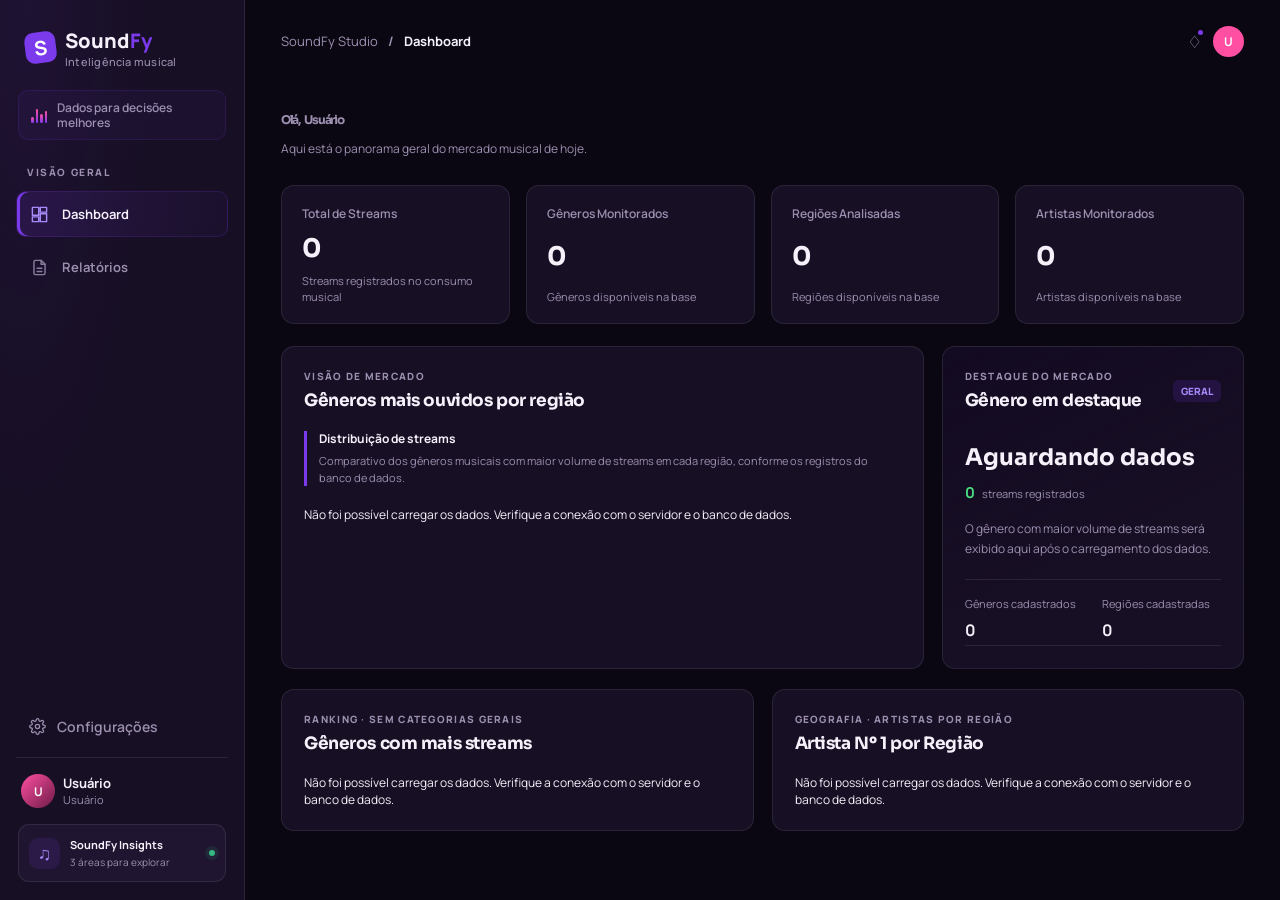
==== commit 39c853a7: "feat: adicionei o backend para as páginas da dashboard funcionarem" ====
--- a/public/Pages/index.html
+++ b/public/Pages/index.html
@@ -5,73 +5,15 @@
     <meta charset="UTF-8">
     <meta name="viewport" content="width=device-width, initial-scale=1.0">
     <title data-i18n="index.title">SoundFy — Dashboard</title>
+    <link rel="preconnect" href="https://fonts.googleapis.com">
+    <link rel="preconnect" href="https://fonts.gstatic.com" crossorigin>
+    <link rel="stylesheet" href="https://fonts.googleapis.com/css2?family=Manrope:wght@400;500;600;700;800&family=Sora:wght@500;600;700;800&display=swap">
     <link rel="stylesheet" href="../Style/style.css">
-    <script src="../JS/sidebar-perfil.js"></script>
 </head>
 
-<body>
-    <aside class="barra-lateral">
-        <a class="logo" href="index.html">
-            <b>S</b>
-            <span>Sound<span>Fy</span></span>
-        </a>
-
-        <div class="espaco-trabalho">
-            <b>ST</b>
-            <div>
-                <strong data-i18n="workspace.title">Análise Musical</strong>
-                <small data-i18n="workspace.professional">Espaço de trabalho profissional</small>
-            </div>
-            <i>⌄</i>
-        </div>
-
-        <nav>
-            <label data-i18n="navigation.overview">VISÃO GERAL</label>
-
-            <a class="ativo" href="index.html">
-                <span data-i18n="navigation.dashboard">Dashboard</span>
-            </a>
-
-            <a href="regioes.html">
-                <span data-i18n="navigation.regions">Regiões</span>
-            </a>
-
-            <div data-role-section="artist">
-                <label data-i18n="navigation.artistArea">ÁREA DO ARTISTA</label>
-
-            <a href="artista.html">
-                <span data-i18n="navigation.artistProfile">Meu perfil de artista</span>
-            </a>
-            </div>
-
-            <div data-role-section="producer">
-                <label data-i18n="navigation.producerArea">ÁREA DO PRODUTOR</label>
-
-            <a href="produtor.html">
-                <span data-i18n="navigation.production">Área de produção</span>
-            </a>
-            </div>
-
-            <label data-i18n="navigation.analysis">ANÁLISES</label>
-
-            <a href="relatorios.html">
-                <span data-i18n="navigation.reports">Relatórios</span>
-            </a>
-        </nav>
-
-        <div class="rodape-lateral">
-            <a href="configuracoes.html">⚙ <span data-i18n="navigation.settings">Configurações</span></a>
-
-            <div class="perfil">
-                <b data-user-initials>U</b>
-                <div>
-                    <strong data-user-name>Usuário</strong>
-                    <small data-role-section="artist" data-i18n="profile.artist">Artista</small>
-                    <small data-role-section="producer" data-i18n="profile.producer">Produtor</small>
-                </div>
-            </div>
-        </div>
-    </aside>
+<body class="pagina-dashboard">
+    <aside class="barra-lateral" id="barra-lateral"></aside>
+    <script src="../JS/sidebar.js"></script>
 
     <main>
         <header>
@@ -99,8 +41,7 @@
                     <div class="menu-perfil" id="perfil-menu" hidden>
                         <div class="menu-perfil-info">
                             <strong data-user-name>Usuário</strong>
-                            <small data-role-section="artist" data-i18n="profile.artist">Artista</small>
-                            <small data-role-section="producer" data-i18n="profile.producer">Produtor</small>
+                            <small data-user-role>Usuário</small>
                         </div>
 
                         <a href="configuracoes.html" data-i18n="navigation.settings">
@@ -221,7 +162,6 @@
                         <p data-i18n="index.rankingNoGeneral">RANKING · SEM CATEGORIAS GERAIS</p>
                         <h2 data-i18n="index.rankingStreams">Gêneros com mais streams</h2>
                     </div>
-                    <a class="link-ver-mais" href="#generos" data-i18n="index.viewAll">Ver todos →</a>
                 </div>
 
                 <div class="lista-rank" id="ranking-generos">
--- a/public/Style/style.css
+++ b/public/Style/style.css
@@ -1,5 +1,3 @@
-@import url('https://fonts.googleapis.com/css2?family=Manrope:wght@400;500;600;700;800&family=Sora:wght@500;600;700;800&display=swap');
-
 :root {
     --fundo: #0b0712;
     --superficie: #170f24;
@@ -1186,26 +1184,6 @@
     color: #fb7185;
 }
 
-nav [data-role-section][hidden] {
-    display: none !important;
-}
-
-/* ============================================================
-   Barra lateral: abas por perfil (sem piscar)
-   Por padrão, tudo que é específico de perfil fica oculto. O script
-   JS/sidebar-perfil.js (no <head>) grava o perfil em
-   <html data-perfil="artista|produtor"> antes da primeira pintura.
-   Sem perfil válido, nenhuma opção específica é exibida.
-   ============================================================ */
-[data-role-section] {
-    display: none !important;
-}
-
-html[data-perfil="artista"] [data-role-section="artist"],
-html[data-perfil="produtor"] [data-role-section="producer"] {
-    display: block !important;
-}
-
 /* ============================================================
    Barra lateral: estrutura estável (mesmas alturas em todas as páginas)
    ============================================================ */
@@ -1264,6 +1242,86 @@
 .barra-lateral .perfil > div {
     min-width: 0;
     min-height: 32px;
+}
+
+/* ============================================================
+   Barra lateral: identidade da marca e ícones de navegação
+   (montada por JS/sidebar.js, igual em todas as páginas)
+   ============================================================ */
+.barra-lateral .logo {
+    height: auto;
+    min-height: 34px;
+    margin-bottom: 18px;
+}
+
+.barra-lateral .logo small {
+    margin-top: 2px;
+    font-size: 11px;
+    font-weight: 500;
+    letter-spacing: .02em;
+    line-height: 12px;
+}
+
+.marca-lema {
+    display: flex;
+    align-items: center;
+    gap: 10px;
+    min-height: 40px;
+    margin-bottom: 14px;
+    padding: 9px 12px;
+    flex-shrink: 0;
+    border: 1px solid var(--borda);
+    border-radius: 10px;
+    background: linear-gradient(135deg, rgba(124,58,237,.10), rgba(255,79,163,.05));
+    color: var(--cinza);
+    font-size: 12px;
+    font-weight: 600;
+    line-height: 15px;
+}
+
+.marca-eq {
+    display: flex;
+    align-items: flex-end;
+    gap: 2px;
+    width: 16px;
+    height: 16px;
+    flex-shrink: 0;
+}
+
+.marca-eq s {
+    display: block;
+    width: 3px;
+    border-radius: 2px;
+    background: linear-gradient(180deg, var(--rosa), var(--roxo));
+    text-decoration: none;
+}
+
+.marca-eq s:nth-child(1) { height: 6px; }
+.marca-eq s:nth-child(2) { height: 14px; }
+.marca-eq s:nth-child(3) { height: 9px; }
+.marca-eq s:nth-child(4) { height: 12px; }
+
+.barra-lateral nav a svg,
+.barra-lateral .rodape-lateral > a svg {
+    width: 17px;
+    height: 17px;
+    flex-shrink: 0;
+    fill: none;
+    stroke: currentColor;
+    stroke-width: 1.8;
+    stroke-linecap: round;
+    stroke-linejoin: round;
+}
+
+/* Transição curta: só cor/fundo, sem atrasar a troca de página. */
+.barra-lateral nav a,
+.barra-lateral .rodape-lateral > a {
+    transition: background-color .12s ease, color .12s ease;
+}
+
+.barra-lateral .rodape-lateral > a.ativo {
+    background: rgba(124,58,237,.09);
+    color: var(--roxo);
 }
 
 .idioma-select {
@@ -1367,4 +1425,744 @@
     .salvar { flex-direction: column-reverse; }
     .salvar > * { width: 100%; }
     .grafico { height: 185px; }
-}+}
+
+/* Página de regiões — layout preparado para bases extensas */
+.introducao-regioes { margin-bottom: 22px; }
+.introducao-regioes > div { min-width: 0; }
+.busca-regiao-redesenhada {
+    display: grid;
+    grid-template-columns: minmax(220px, 1fr) minmax(280px, 420px);
+    align-items: end;
+    gap: 8px 24px;
+    padding: 18px 20px;
+    margin-bottom: 18px;
+}
+.busca-regiao-texto { min-width: 0; }
+.regiao-etiqueta {
+    display: block;
+    color: var(--texto);
+    font-size: 13px;
+    font-weight: 800;
+    margin-bottom: 5px;
+}
+.busca-regiao-texto p {
+    color: var(--cinza);
+    font-size: 12px;
+    line-height: 1.5;
+    margin: 0;
+}
+.busca-regiao-linha { min-width: 0; }
+.busca-regiao-linha select {
+    min-width: 0;
+    width: 100%;
+    flex: 1;
+    padding: 11px 12px;
+    border: 1px solid var(--borda);
+    border-radius: 8px;
+    background: var(--superficie-2);
+    color: var(--texto);
+    font: inherit;
+    font-size: 13px;
+}
+.busca-regiao-linha .primario { flex: 0 0 auto; white-space: nowrap; }
+.mensagem-regiao {
+    grid-column: 1 / -1;
+    margin: 4px 0 0;
+    padding: 10px 12px;
+    color: var(--cinza);
+    background: var(--superficie-2);
+    border-radius: 7px;
+    font-size: 12px;
+}
+.mensagem-regiao-erro { color: #f08b9b; }
+.conteudo-regiao { min-width: 0; }
+.conteudo-regiao[hidden] { display: none !important; }
+.indicadores-regiao {
+    grid-template-columns: repeat(5, minmax(0, 1fr));
+    gap: 10px;
+}
+.indicadores-regiao .kpi-card { min-width: 0; padding: 16px; }
+.indicadores-regiao .kpi-valor {
+    display: block;
+    max-width: 100%;
+    overflow-wrap: anywhere;
+    font-size: clamp(18px, 2vw, 25px);
+    line-height: 1.25;
+    font-variant-numeric: tabular-nums;
+}
+.painel-grafico-regiao { margin-bottom: 14px; min-width: 0; }
+.painel-grafico-regiao .painel-cabecalho { align-items: center; }
+.subtitulo-painel {
+    display: block;
+    color: var(--cinza);
+    font-size: 11px;
+    line-height: 1.5;
+    margin-top: 5px;
+}
+.selo-dados {
+    flex: 0 0 auto;
+    padding: 5px 9px;
+    border-radius: 20px;
+    background: rgba(167,139,250,.12);
+    color: var(--roxo-claro);
+    font-size: 10px;
+    font-weight: 800;
+    letter-spacing: .06em;
+}
+.grafico-regiao-container {
+    position: relative;
+    width: 100%;
+    height: 330px;
+    min-width: 0;
+}
+.grafico-regiao-container canvas {
+    display: block;
+    max-width: 100%;
+}
+.estado-grafico {
+    display: grid;
+    place-items: center;
+    height: 100%;
+    color: var(--cinza);
+    font-size: 13px;
+    text-align: center;
+}
+.grade-regioes {
+    grid-template-columns: repeat(2, minmax(0, 1fr));
+    align-items: start;
+    gap: 14px;
+}
+.painel-ranking-regiao { min-width: 0; padding: 18px; }
+.painel-ranking-regiao .painel-cabecalho { min-height: 55px; }
+.tabela-regiao-scroll {
+    width: 100%;
+    max-height: 470px;
+    overflow: auto;
+    overscroll-behavior: contain;
+    border: 1px solid var(--borda);
+    border-radius: 8px;
+}
+.tabela-regiao {
+    width: 100%;
+    min-width: 440px;
+    border-collapse: collapse;
+    table-layout: fixed;
+    font-size: 12px;
+}
+.tabela-regiao th,
+.tabela-regiao td {
+    padding: 11px 10px;
+    text-align: left;
+    border-bottom: 1px solid var(--borda);
+    vertical-align: middle;
+}
+.tabela-regiao th {
+    position: sticky;
+    top: 0;
+    z-index: 1;
+    background: var(--superficie-2);
+    color: var(--cinza);
+    font-size: 10px;
+    font-weight: 800;
+    text-transform: uppercase;
+    letter-spacing: .04em;
+    white-space: nowrap;
+}
+.tabela-regiao tbody tr:last-child td { border-bottom: 0; }
+.tabela-regiao tbody tr:hover { background: rgba(167,139,250,.055); }
+.tabela-regiao .coluna-posicao { width: 48px; color: var(--cinza); font-variant-numeric: tabular-nums; }
+.tabela-regiao .coluna-nome {
+    overflow: hidden;
+    text-overflow: ellipsis;
+    white-space: nowrap;
+    font-weight: 700;
+    color: var(--texto);
+}
+.tabela-regiao .coluna-numero {
+    text-align: right;
+    font-variant-numeric: tabular-nums;
+    white-space: nowrap;
+}
+.tabela-regiao th:nth-child(3) { text-align: right; }
+.tabela-regiao th:nth-child(4) { text-align: right; }
+.tabela-regiao .celula-estado {
+    padding: 24px 12px;
+    color: var(--cinza);
+    text-align: center;
+    white-space: normal;
+}
+.paginacao-regiao {
+    min-height: 38px;
+    display: flex;
+    align-items: center;
+    justify-content: space-between;
+    gap: 10px;
+    padding-top: 10px;
+}
+.paginacao-resumo { color: var(--cinza); font-size: 11px; }
+.paginacao-controles { display: flex; align-items: center; gap: 7px; }
+.paginacao-controles button {
+    width: 29px;
+    height: 29px;
+    border: 1px solid var(--borda);
+    border-radius: 7px;
+    background: var(--superficie-2);
+    color: var(--texto);
+    font-size: 18px;
+    line-height: 1;
+}
+.paginacao-controles button:disabled { opacity: .35; cursor: not-allowed; }
+.pagina-atual { min-width: 42px; color: var(--cinza); font-size: 11px; text-align: center; }
+
+@media (max-width: 1250px) {
+    .indicadores-regiao { grid-template-columns: repeat(3, minmax(0, 1fr)); }
+    .grade-regioes { grid-template-columns: 1fr; }
+}
+@media (max-width: 720px) {
+    .busca-regiao-redesenhada { grid-template-columns: 1fr; gap: 12px; padding: 15px; }
+    .busca-regiao-linha { display: flex; }
+    .indicadores-regiao { grid-template-columns: repeat(2, minmax(0, 1fr)); }
+    .grafico-regiao-container { height: 300px; }
+    .painel-ranking-regiao { padding: 14px; }
+    .tabela-regiao-scroll { max-height: 390px; }
+}
+@media (max-width: 420px) {
+    .indicadores-regiao { grid-template-columns: 1fr 1fr; }
+    .indicadores-regiao .kpi-card { padding: 12px; }
+    .indicadores-regiao .kpi-header { font-size: 11px; }
+    .indicadores-regiao .kpi-valor { font-size: 17px; }
+    .busca-regiao-linha { flex-direction: column; }
+    .busca-regiao-linha .primario { width: 100%; }
+    .grafico-regiao-container { height: 270px; }
+}
+.estado-vazio-artista[hidden],
+.perfil-artista-conteudo[hidden] {
+    display: none !important;
+}
+
+/* Destaques da região (página do Produtor de Eventos) */
+.indicadores-destaques {
+    grid-template-columns: repeat(3, minmax(0, 1fr));
+}
+
+.indicadores-destaques .kpi-valor.kpi-valor-texto {
+    font-size: clamp(16px, 1.6vw, 21px);
+    line-height: 1.3;
+}
+
+@media (max-width: 720px) {
+    .indicadores-destaques { grid-template-columns: 1fr; }
+}
+
+
+/* Refinamento visual da navegação lateral */
+.barra-lateral {
+    padding: 27px 16px 18px;
+    background:
+        radial-gradient(ellipse at 10% 0%, rgba(124,58,237,.075), transparent 42%),
+        var(--superficie);
+}
+.barra-lateral .logo { margin: 0 9px 22px; }
+.barra-lateral .marca-lema {
+    margin: 0 2px 25px;
+    min-height: 44px;
+    border-color: rgba(124,58,237,.15);
+    background: rgba(124,58,237,.055);
+}
+.barra-lateral nav { gap: 10px; }
+.barra-lateral nav label {
+    margin: 0 11px 2px;
+    font-size: 10px;
+    letter-spacing: .16em;
+}
+.barra-lateral nav .nav-itens {
+    display: grid;
+    gap: 7px;
+}
+.barra-lateral nav a {
+    position: relative;
+    min-height: 46px;
+    padding: 0 13px;
+    gap: 13px;
+    border: 1px solid transparent;
+    border-radius: 10px;
+    font-size: 13px;
+    font-weight: 650;
+}
+.barra-lateral nav a svg {
+    width: 19px;
+    height: 19px;
+    opacity: .86;
+}
+.barra-lateral nav a.ativo {
+    color: var(--texto);
+    border-color: rgba(124,58,237,.18);
+    background: linear-gradient(100deg, rgba(124,58,237,.15), rgba(124,58,237,.045));
+    box-shadow: inset 3px 0 0 var(--roxo);
+}
+.barra-lateral nav a.ativo svg { color: var(--roxo-claro); opacity: 1; }
+.barra-lateral nav a:hover:not(.ativo) { background: var(--superficie-2); }
+.sidebar-resumo {
+    display: flex;
+    align-items: center;
+    gap: 10px;
+    margin: 22px 2px 14px;
+    padding: 12px 10px;
+    border: 1px solid var(--borda);
+    border-radius: 11px;
+    background: var(--superficie-2);
+}
+.sidebar-resumo-icone {
+    display: grid;
+    place-items: center;
+    width: 31px;
+    height: 31px;
+    flex: 0 0 auto;
+    border-radius: 9px;
+    color: var(--roxo-claro);
+    background: rgba(124,58,237,.13);
+    font-size: 18px;
+}
+.sidebar-resumo div { min-width: 0; }
+.sidebar-resumo strong,
+.sidebar-resumo small { display: block; }
+.sidebar-resumo strong { color: var(--texto); font-size: 11px; }
+.sidebar-resumo small { margin-top: 3px; color: var(--cinza); font-size: 10px; }
+.sidebar-resumo-ponto {
+    width: 6px;
+    height: 6px;
+    margin-left: auto;
+    flex: 0 0 auto;
+    border-radius: 50%;
+    background: #35b981;
+    box-shadow: 0 0 0 4px rgba(53,185,129,.10);
+}
+.barra-lateral .rodape-lateral > a {
+    min-height: 43px;
+    padding: 0 13px;
+    border-radius: 10px;
+}
+.barra-lateral .perfil {
+    margin-top: 7px;
+    padding: 14px 5px 2px;
+}
+.barra-lateral .perfil > b {
+    width: 34px;
+    height: 34px;
+}
+.barra-lateral .perfil strong {
+    max-width: 145px;
+    overflow: hidden;
+    text-overflow: ellipsis;
+    white-space: nowrap;
+}
+
+/* Dashboard: hierarquia mais leve e menos elementos concorrendo pela atenção */
+.pagina-dashboard main { max-width: 1660px; }
+.pagina-dashboard header { margin-bottom: 24px; }
+.pagina-dashboard .introducao { margin-bottom: 21px; }
+.pagina-dashboard .introducao h1 { font-size: 29px; }
+.pagina-dashboard .indicadores {
+    grid-template-columns: repeat(4, minmax(0, 1fr));
+    gap: 13px;
+    margin-bottom: 16px;
+}
+.pagina-dashboard .kpi-card {
+    padding: 17px 18px;
+    gap: 7px;
+    border-radius: 13px;
+    box-shadow: none;
+}
+.pagina-dashboard .kpi-card:hover,
+.pagina-dashboard .indicadores article:hover { transform: none; }
+.pagina-dashboard .kpi-badge { display: none; }
+.pagina-dashboard .kpi-header { font-size: 12px; }
+.pagina-dashboard .kpi-valor { font-size: clamp(23px, 2vw, 29px); }
+.pagina-dashboard .kpi-meta { font-size: 11px; }
+.pagina-dashboard .grade {
+    grid-template-columns: minmax(0, 1.55fr) minmax(280px, .85fr);
+    gap: 14px;
+    margin-bottom: 14px;
+}
+.pagina-dashboard .grade.inferior {
+    grid-template-columns: repeat(2, minmax(0, 1fr));
+}
+.pagina-dashboard .painel {
+    padding: 19px;
+    border-radius: 13px;
+}
+.pagina-dashboard .painel-cabecalho { margin-bottom: 13px; }
+.pagina-dashboard .painel-cabecalho p {
+    font-size: 10px;
+    letter-spacing: .13em;
+}
+.pagina-dashboard .painel-cabecalho h2 { font-size: 15px; }
+.pagina-dashboard .explicacao-grafico {
+    margin-top: 8px;
+    padding: 9px 12px;
+}
+.pagina-dashboard .explicacao-grafico span { line-height: 1.5; }
+.pagina-dashboard .insight {
+    background: linear-gradient(155deg, rgba(124,58,237,.075), var(--superficie) 62%);
+}
+.pagina-dashboard .corpo-insight { padding: 8px 0 12px; }
+.pagina-dashboard .corpo-insight h3 { font-size: 25px; }
+.pagina-dashboard .meta {
+    padding-top: 13px;
+    border-top: 1px solid var(--borda);
+}
+.pagina-dashboard .item-rank,
+.pagina-dashboard .item-regiao {
+    padding-top: 11px;
+    padding-bottom: 11px;
+}
+.pagina-dashboard .lista-rank,
+.pagina-dashboard .lista-regioes { gap: 0; }
+
+@media (max-width: 1100px) {
+    .pagina-dashboard .grade { grid-template-columns: 1fr; }
+}
+@media (max-width: 720px) {
+    .sidebar-resumo { margin-top: 16px; }
+    .pagina-dashboard .indicadores { grid-template-columns: repeat(2, minmax(0, 1fr)); }
+    .pagina-dashboard .grade.inferior { grid-template-columns: 1fr; }
+}
+@media (max-width: 450px) {
+    .pagina-dashboard .indicadores { grid-template-columns: 1fr 1fr; }
+    .pagina-dashboard .kpi-card { padding: 14px 12px; }
+}
+
+/* Mantém a navegação logo abaixo do bloco superior, sem centralização vertical */
+.barra-lateral nav {
+    flex: 0 0 auto;
+    align-content: start;
+}
+
+
+/* Botão de exclusão da conta */
+.botao-excluir {
+    display: inline-flex;
+    align-items: center;
+    justify-content: center;
+    min-height: 42px;
+    padding: 10px 18px;
+    border: 1px solid rgba(239, 68, 68, .38);
+    border-radius: 9px;
+    background: rgba(239, 68, 68, .10);
+    color: #f87171;
+    font: inherit;
+    font-size: 13px;
+    font-weight: 750;
+    cursor: pointer;
+    transition: background .2s ease, border-color .2s ease, transform .2s ease;
+}
+
+.botao-excluir:hover {
+    background: rgba(239, 68, 68, .18);
+    border-color: #ef4444;
+    transform: translateY(-1px);
+}
+
+.botao-excluir:focus-visible {
+    outline: 2px solid #ef4444;
+    outline-offset: 3px;
+}
+
+.botao-excluir:active {
+    transform: translateY(0);
+}
+
+.botao-excluir:disabled {
+    opacity: .55;
+    cursor: not-allowed;
+    transform: none;
+}
+
+
+/* SoundFy Insights: último elemento da barra lateral */
+.barra-lateral > .sidebar-resumo {
+    flex: 0 0 auto;
+    margin: 12px 2px 0;
+}
+
+
+
+/* =========================================================
+   DASHBOARD — ajustes de organização visual
+   Mantém integralmente as cores e a identidade visual originais.
+   ========================================================= */
+
+.pagina-dashboard main {
+    max-width: 1500px;
+    padding-bottom: 28px;
+}
+
+.pagina-dashboard header {
+    margin-bottom: 28px;
+}
+
+.pagina-dashboard .introducao {
+    margin-bottom: 28px;
+}
+
+.pagina-dashboard .introducao h1 {
+    margin-bottom: 8px;
+}
+
+/* Indicadores: mesma altura, alinhamento e leitura mais clara */
+.pagina-dashboard .indicadores {
+    grid-template-columns: repeat(4, minmax(0, 1fr));
+    gap: 16px;
+    margin-bottom: 22px;
+    align-items: stretch;
+}
+
+.pagina-dashboard .kpi-card {
+    min-width: 0;
+    min-height: 126px;
+    padding: 18px 20px;
+    gap: 10px;
+    justify-content: space-between;
+}
+
+.pagina-dashboard .kpi-header {
+    min-height: 20px;
+    flex-wrap: wrap;
+    justify-content: flex-start;
+    gap: 5px 8px;
+    line-height: 1.4;
+}
+
+.pagina-dashboard .kpi-badge {
+    display: none;
+}
+
+.pagina-dashboard .kpi-valor {
+    font-size: clamp(25px, 2vw, 30px);
+    line-height: 1.15;
+}
+
+.pagina-dashboard .kpi-meta {
+    line-height: 1.45;
+}
+
+/* Primeira linha: gráfico com espaço real e insight sem esmagamento */
+.pagina-dashboard .grade {
+    grid-template-columns: minmax(0, 1.7fr) minmax(290px, .8fr);
+    gap: 18px;
+    margin-bottom: 20px;
+    align-items: stretch;
+}
+
+.pagina-dashboard .painel {
+    min-width: 0;
+    padding: 22px;
+}
+
+.pagina-dashboard .painel-cabecalho {
+    margin-bottom: 18px;
+    align-items: center;
+}
+
+.pagina-dashboard .painel-cabecalho > div {
+    min-width: 0;
+}
+
+.pagina-dashboard .painel-cabecalho p {
+    margin-bottom: 7px;
+    line-height: 1.4;
+}
+
+.pagina-dashboard .painel-cabecalho h2 {
+    font-size: 17px;
+    line-height: 1.35;
+    overflow-wrap: anywhere;
+}
+
+/* Explicação passa a ocupar menos espaço e deixa o gráfico respirar */
+.pagina-dashboard .explicacao-grafico {
+    margin: 0 0 20px;
+    padding: 0 0 0 12px;
+    gap: 4px;
+    background: transparent;
+    border-radius: 0;
+}
+
+.pagina-dashboard .explicacao-grafico strong {
+    font-size: 12px;
+    line-height: 1.4;
+}
+
+.pagina-dashboard .explicacao-grafico span {
+    max-width: 720px;
+    font-size: 11px;
+    line-height: 1.55;
+}
+
+/* Gêneros por região: mais distância entre regiões e itens internos */
+.pagina-dashboard #grafico-generos-regiao {
+    gap: 20px;
+}
+
+.pagina-dashboard #grafico-generos-regiao .item-regiao {
+    min-width: 0;
+    gap: 10px;
+    padding: 2px 0 4px;
+}
+
+.pagina-dashboard #grafico-generos-regiao .regiao-info {
+    align-items: baseline;
+    flex-wrap: wrap;
+    gap: 5px 12px;
+    font-size: 12px;
+    line-height: 1.45;
+}
+
+.pagina-dashboard #grafico-generos-regiao .barra-fundo {
+    height: 7px;
+}
+
+.pagina-dashboard #grafico-generos-regiao .lista-regioes {
+    gap: 12px;
+}
+
+/* Insight: conteúdo em blocos com respiro e sem competir com o gráfico */
+.pagina-dashboard .insight {
+    display: flex;
+    flex-direction: column;
+}
+
+.pagina-dashboard .corpo-insight {
+    padding: 12px 0 20px;
+}
+
+.pagina-dashboard .corpo-insight h3 {
+    font-size: 23px;
+    line-height: 1.3;
+    overflow-wrap: anywhere;
+}
+
+.pagina-dashboard .corpo-insight .crescimento-tag {
+    margin-top: 9px;
+    flex-wrap: wrap;
+    gap: 4px 7px;
+}
+
+.pagina-dashboard .corpo-insight p {
+    max-width: 440px;
+    margin-top: 16px;
+    line-height: 1.65;
+}
+
+.pagina-dashboard .meta {
+    margin-top: auto;
+    padding: 16px 0 4px;
+    gap: 18px;
+}
+
+.pagina-dashboard .meta > div {
+    min-width: 0;
+}
+
+.pagina-dashboard .meta span {
+    display: block;
+    line-height: 1.45;
+}
+
+.pagina-dashboard .meta strong {
+    margin-top: 7px;
+    font-size: 16px;
+}
+
+/* Segunda linha: listas alinhadas e com separação consistente */
+.pagina-dashboard .grade.inferior {
+    grid-template-columns: repeat(2, minmax(0, 1fr));
+    gap: 18px;
+}
+
+.pagina-dashboard .lista-rank,
+.pagina-dashboard #ranking-artistas-regiao {
+    gap: 10px;
+}
+
+.pagina-dashboard .item-rank,
+.pagina-dashboard #ranking-artistas-regiao .item-regiao {
+    min-width: 0;
+    padding: 13px 14px;
+    gap: 12px;
+}
+
+.pagina-dashboard .item-rank .info,
+.pagina-dashboard #ranking-artistas-regiao .regiao-info {
+    min-width: 0;
+}
+
+.pagina-dashboard .item-rank .info strong,
+.pagina-dashboard #ranking-artistas-regiao .regiao-info strong {
+    line-height: 1.4;
+    overflow-wrap: anywhere;
+}
+
+.pagina-dashboard .item-rank .info small,
+.pagina-dashboard #ranking-artistas-regiao .regiao-info small {
+    line-height: 1.45;
+}
+
+/* Impede que conteúdos longos estourem os cards */
+.pagina-dashboard .painel *,
+.pagina-dashboard .kpi-card * {
+    min-width: 0;
+}
+
+@media (max-width: 1100px) {
+    .pagina-dashboard .grade {
+        grid-template-columns: minmax(0, 1fr);
+    }
+
+    .pagina-dashboard .grade.inferior {
+        grid-template-columns: repeat(2, minmax(0, 1fr));
+    }
+
+    .pagina-dashboard .insight {
+        min-height: 0;
+    }
+}
+
+@media (max-width: 760px) {
+    .pagina-dashboard .indicadores {
+        grid-template-columns: repeat(2, minmax(0, 1fr));
+        gap: 12px;
+    }
+
+    .pagina-dashboard .grade.inferior {
+        grid-template-columns: minmax(0, 1fr);
+    }
+
+    .pagina-dashboard .painel {
+        padding: 18px;
+    }
+}
+
+@media (max-width: 460px) {
+    .pagina-dashboard .kpi-card {
+        min-height: 116px;
+        padding: 14px;
+    }
+
+    .pagina-dashboard .kpi-header {
+        font-size: 11px;
+    }
+
+    .pagina-dashboard .kpi-meta {
+        font-size: 10px;
+    }
+
+    .pagina-dashboard .painel-cabecalho h2 {
+        font-size: 15px;
+    }
+
+    .pagina-dashboard .corpo-insight h3 {
+        font-size: 21px;
+    }
+}
